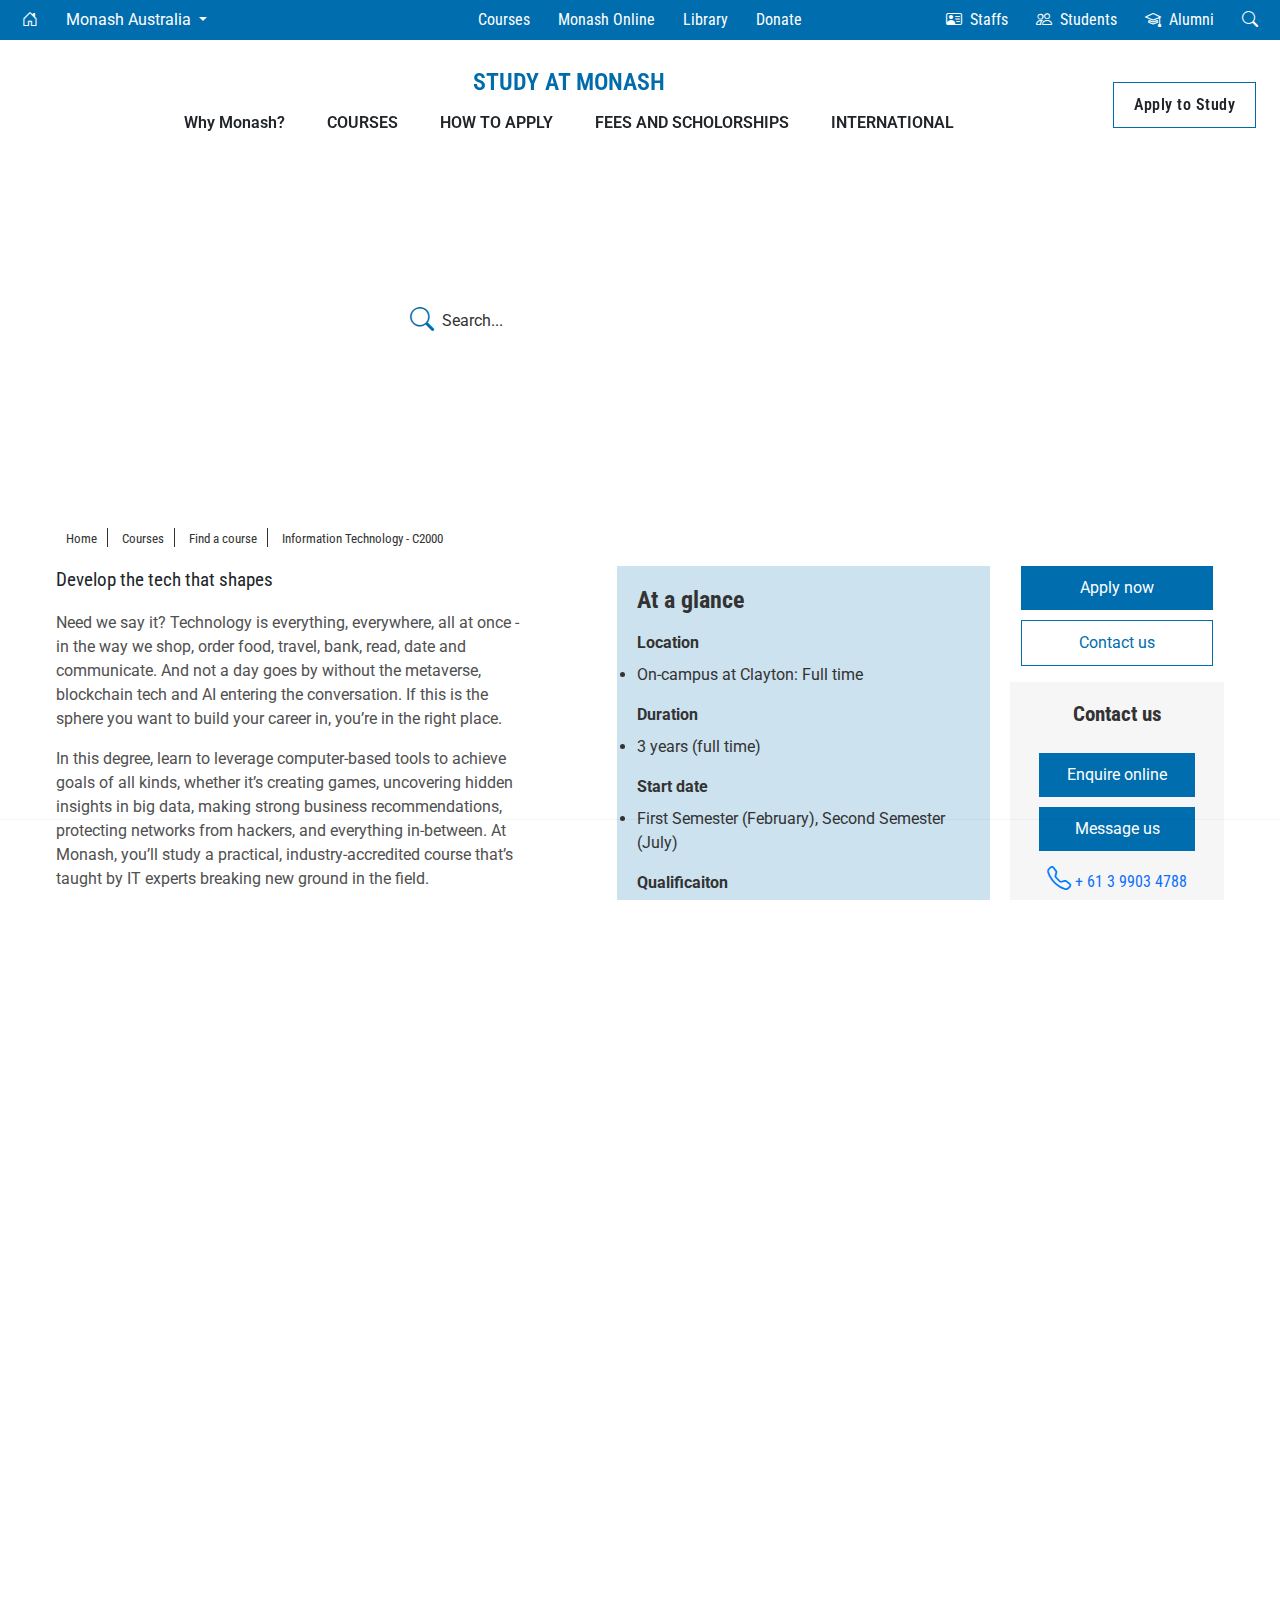
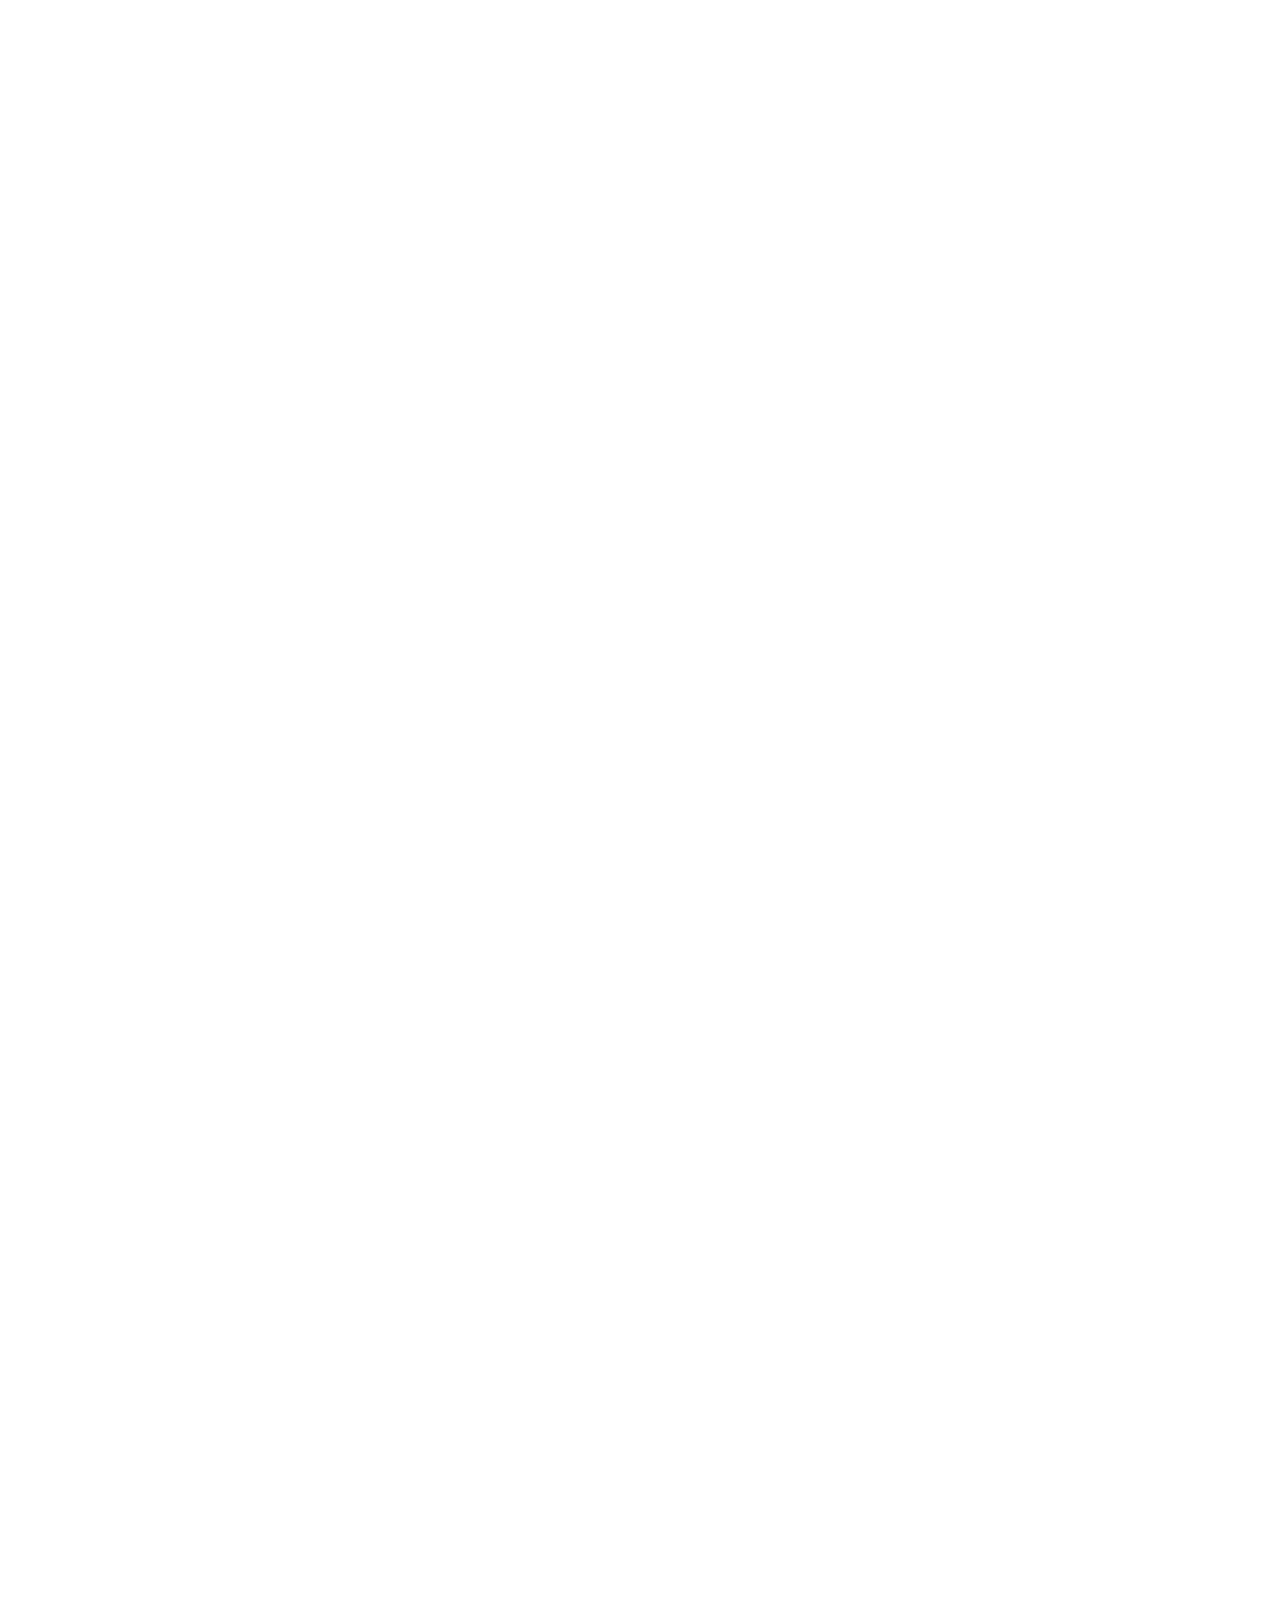
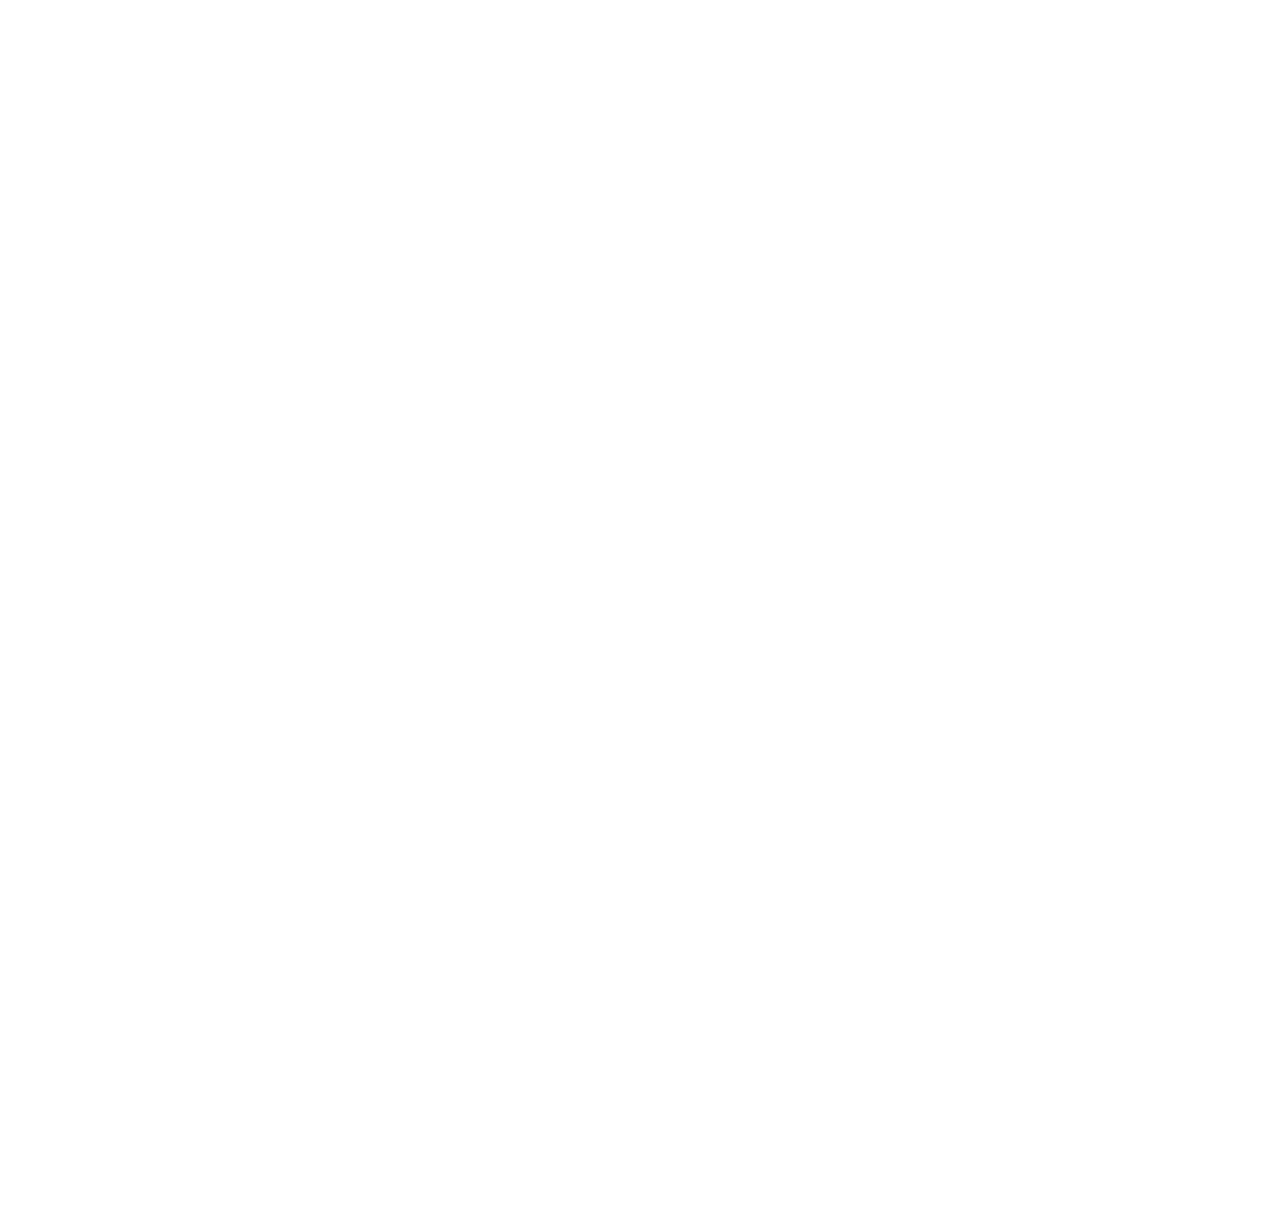
==== IT.html @ ddd251fa "working on page 2" ====
<!DOCTYPE html>
<html lang="en">

<head>
    <meta charset="UTF-8">
    <meta name="viewport" content="width=device-width, initial-scale=1.0">
    <title>Document</title>
    <link href="https://cdn.jsdelivr.net/npm/bootstrap@5.3.3/dist/css/bootstrap.min.css" rel="stylesheet"
        integrity="sha384-QWTKZyjpPEjISv5WaRU9OFeRpok6YctnYmDr5pNlyT2bRjXh0JMhjY6hW+ALEwIH" crossorigin="anonymous">
    <link rel="stylesheet" href="https://cdn.jsdelivr.net/npm/bootstrap-icons@1.11.3/font/bootstrap-icons.min.css">
    <link rel="stylesheet" href="style.css">
    <link rel="stylesheet" href="IT.css">
</head>

<body>
    <!-- Topbar -->
    <div class="top-bar">
        <div class="left-menu d-flex align-items-center">
            <a href="#"><i class="bi bi-house-door"></i></a>
            <div class="dropdown-center">
                <button class="btn dropdown-toggle border-0 w-100" type="button" data-bs-toggle="dropdown"
                    aria-expanded="false">
                    Monash Australia
                </button>
                <ul class="dropdown-menu p-0 mt-0">
                    <li><a class="dropdown-item" href="#">Monash India</a></li>
                    <li><a class="dropdown-item" href="#">Monash Indonesia</a></li>
                    <li><a class="dropdown-item" href="#">Monash Malaysia</a></li>
                    <li><a class="dropdown-item" href="#">Monash Prato</a></li>
                    <li><a class="dropdown-item" href="#">Monash Suzhou</a></li>
                </ul>
            </div>
        </div>
        <div class="center-menu d-flex align-items-center">
            <a href="#">Courses</a>
            <a href="#">Monash Online</a>
            <a href="#">Library</a>
            <a href="#">Donate</a>
        </div>
        <div class="right-menu d-flex align-items-center">
            <a href="">
                <i class="bi bi-person-vcard me-1"></i>
                <span>Staffs</span>
            </a>
            <a href="">
                <i class="bi bi-people me-1"></i>
                <span>Students</span>
            </a>
            <a href="">
                <i class="bi bi-mortarboard me-1"></i>
                <span>Alumni</span>
            </a>
            <a href="">
                <i class="bi bi-search"></i>
            </a>
        </div>
    </div>

    <!-- Navbar -->
    <nav class="w-100 d-flex flex-column align-items-center p-4 gap-3">
        <div class="headers w-100 d-flex align-items-center justify-content-between">
            <a href="#" class="logo">
                <img src="https://www.monash.edu/__data/assets/git_bridge/0006/509343/deploy/mysource_files/monash-logo.svg"
                    alt="">
            </a>
            <div class="center-menu d-flex flex-column align-items-center justify-content-center">
                <a href="#" class="title">
                    STUDY AT MONASH
                </a>
                <ul class="nav-menus d-flex align-items-center justify-content-center">
                    <li class="dropdown">
                        <button data-mdb-button-init data-mdb-ripple-init data-mdb-dropdown-init class="btn "
                            type="button" id="dropdownMenuButton" data-mdb-toggle="dropdown" aria-expanded="false">
                            Why Monash?
                        </button>
                        <ul class="dropdown-menu" aria-labelledby="dropdownMenuButton">
                            <li><a class="dropdown-item" href="#">Your study options</a></li>
                            <li><a class="dropdown-item" href="#">Monash courses explained </a></li>
                            <li><a class="dropdown-item" href="#">Your future career</a></li>
                            <li><a class="dropdown-item" href="#">Your student experience</a></li>
                            <li><a class="dropdown-item" href="#">Our rankings</a></li>
                            <li><a class="dropdown-item" href="#">Our location</a></li>
                            <li><a class="dropdown-item" href="#">Events</a></li>
                            <li><a class="dropdown-item" href="#">Information for agents</a></li>
                            <li><a class="dropdown-item" href="#">Information for partners</a></li>
                            <li><a class="dropdown-item" href="#">Translated information for international students</a>
                            </li>
                            <li><a class="dropdown-item" href="#">Information for high-achieving school students</a>
                            </li>
                            <li><a class="dropdown-item" href="#">Information for interstate students studying in
                                    Australia</a></li>
                            <li><a class="dropdown-item" href="#">Information for international students studying at
                                    Australian secondary schools</a></li>
                            <li><a class="dropdown-item" href="#">Information for students from underrpresented
                                    backgrounds</a></li>
                            <li><a class="dropdown-item" href="#">Student life</a></li>
                        </ul>
                    </li>
                    <li class="dropdown">
                        <button data-mdb-button-init data-mdb-ripple-init data-mdb-dropdown-init class="btn "
                            type="button" id="dropdownMenuButton" data-mdb-toggle="dropdown" aria-expanded="false">
                            COURSES
                        </button>
                        <ul class="dropdown-menu" aria-labelledby="dropdownMenuButton">
                            <li><a class="dropdown-item" href="#">Find a course</a></li>
                            <li><a class="dropdown-item" href="#">Majors, extended majors, minors and
                                    specialisations</a></li>
                            <li><a class="dropdown-item" href="#">Professional development</a></li>
                            <li><a class="dropdown-item" href="#">Entry pathways for domestic students</a></li>
                            <li><a class="dropdown-item" href="#">Entry pathways for international students</a></li>
                            <li><a class="dropdown-item" href="#">Entry requirements</a></li>
                            <li><a class="dropdown-item" href="#">English language programs</a></li>
                            <li><a class="dropdown-item" href="#">Admissions transparency</a></li>
                            <li><a class="dropdown-item" href="#">Courses guide</a></li>
                            <li><a class="dropdown-item" href="#">Study online</a></li>
                            <li><a class="dropdown-item" href="#">Prerequisite subjects and assumed knowledge</a></li>
                        </ul>
                    </li>
                    <li class="dropdown">
                        <button data-mdb-button-init data-mdb-ripple-init data-mdb-dropdown-init class="btn "
                            type="button" id="dropdownMenuButton" data-mdb-toggle="dropdown" aria-expanded="false">
                            HOW TO APPLY
                        </button>
                        <ul class="dropdown-menu" aria-labelledby="dropdownMenuButton">
                            <li><a class="dropdown-item" href="#">Domestic student application</a></li>
                            <li><a class="dropdown-item" href="#">International student application</a></li>
                            <li><a class="dropdown-item" href="#">Research degree applications</a></li>
                            <li><a class="dropdown-item" href="#">Credit for prior study</a></li>
                            <li><a class="dropdown-item" href="#">Indigeneous student application</a></li>
                            <li><a class="dropdown-item" href="#">Current Monash student course transfer</a></li>
                            <li><a class="dropdown-item" href="#">Enquiries</a></li>
                        </ul>
                    </li>
                    <li class="dropdown">
                        <button data-mdb-button-init data-mdb-ripple-init data-mdb-dropdown-init class="btn "
                            type="button" id="dropdownMenuButton" data-mdb-toggle="dropdown" aria-expanded="false">
                            FEES AND SCHOLORSHIPS
                        </button>
                        <ul class="dropdown-menu" aria-labelledby="dropdownMenuButton">
                            <li><a class="dropdown-item" href="#">Fees</a></li>
                            <li><a class="dropdown-item" href="#">Loans and assistance</a></li>
                            <li><a class="dropdown-item" href="#">Scholorships</a></li>
                            <li><a class="dropdown-item" href="#">International study grants</a></li>
                        </ul>
                    </li>
                    <li class="dropdown">
                        <button data-mdb-button-init data-mdb-ripple-init data-mdb-dropdown-init class="btn "
                            type="button" id="dropdownMenuButton" data-mdb-toggle="dropdown" aria-expanded="false">
                            INTERNATIONAL
                        </button>
                        <ul class="dropdown-menu" aria-labelledby="dropdownMenuButton">
                            <li><a class="dropdown-item" href="#">Infromation for agents</a></li>
                            <li><a class="dropdown-item" href="#">Undergraduate</a></li>
                            <li><a class="dropdown-item" href="#">Graduate</a></li>
                            <li><a class="dropdown-item" href="#">Accomodation</a></li>
                            <li><a class="dropdown-item" href="#">Contact us</a></li>
                            <li><a class="dropdown-item" href="#">Forms and checklists</a></li>
                            <li><a class="dropdown-item" href="#">Course guides</a></li>
                            <li><a class="dropdown-item" href="#">Translated information for students</a></li>
                            <li><a class="dropdown-item" href="#">For parents</a></li>
                            <li><a class="dropdown-item" href="#">School counsellors</a></li>
                            <li><a class="dropdown-item" href="#">Information for international students studying at
                                    Australian secondary schools</a></li>
                        </ul>
                    </li>
                    <li class="dropdown more-dropdown">
                        <button data-mdb-button-init data-mdb-ripple-init data-mdb-dropdown-init class="btn "
                            type="button" id="dropdownMenuButton" data-mdb-toggle="dropdown" aria-expanded="false">
                            More:
                        </button>
                        <ul class="dropdown-menu" aria-labelledby="dropdownMenuButton">
                            <li><a class="dropdown-item" href="#">COURSES</a></li>
                            <li><a class="dropdown-item" href="#">HOW TO APPLY </a></li>
                        </ul>
                    </li>
                </ul>
            </div>
            <a href="" class="btn navBtn">
                Apply to Study
            </a>

        </div>
        <button class="btn hamburger">
            <i class="bi bi-list"></i>
        </button>
        <div class="sidebar-overlay"></div>
    </nav>

    <section class="search-section d-flex align-items-center justify-content-center">
        <div class="search-form">
            <i class="bi bi-search"></i>
            <div class="search-container">
                <input type="text" class="search-input" placeholder="Search..." id="triggerSearchModal">
            </div>
        </div>
        <div class="overlay"></div>
    </section>

    <section class="main-wrapper w-100 d-flex flex-column align-items-center p-3">
        <div class="main">
            <div class="breadcrump">
                <span><a href="">Home</a></span>
                <span><a href="">Courses</a></span>
                <span><a href="">Find a course</a></span>
                <span><a href="">Information Technology - C2000</a></span>
            </div>
            <div class="content-wrapper w-100 d-flex align-items-start justify-content-between">
                <div class="content">
                    <div class="content-head  d-flex align-items-start justify-content-between flex-wrap">
                        <div class="content-item content-blog">
                            <div class="title mb-3">Develop the tech that shapes</div>
                            <div class="content-blog-content">
                                <p>Need we say it? Technology is everything, everywhere, all at once - in the way we
                                    shop,
                                    order food, travel, bank, read, date and communicate. And not a day goes by without
                                    the
                                    metaverse, blockchain tech and AI entering the conversation. If this is the sphere
                                    you
                                    want to build your career in, you’re in the right place.</p>

                                <p>In this degree, learn to leverage computer-based tools to achieve goals of all kinds,
                                    whether it’s creating games, uncovering hidden insights in big data, making strong
                                    business recommendations, protecting networks from hackers, and everything
                                    in-between.
                                    At Monash, you’ll study a practical, industry-accredited course that’s taught by IT
                                    experts breaking new ground in the field.</p>

                                <!-- The hidden content -->
                                <div class="expanded-content">
                                    <p>Start of expanded content. This course is all about the application of
                                        computer-based
                                        technologies and systems to meet individual and organisational information
                                        needs. It
                                        empowers you with the knowledge and skills to develop, manage and use IT
                                        effectively.</p>

                                    <p>The flexibility of this degree, with its wide range of majors and minors, allows
                                        you
                                        to explore new areas, develop your strengths and pursue specific interests in
                                        technology. It offers you many topics such as technical computing, applied
                                        cybersecurity, business information systems all the way to games and interactive
                                        media.</p>

                                    <p>Following core studies in fundamental IT concepts, you’ll pursue a specialist
                                        path in
                                        a preferred discipline through its future-focused majors. What’s more, you also
                                        get
                                        the opportunity to undertake a second major within IT or another area.</p>

                                    <p>This bachelor’s newest major, Applied cybersecurity, offers you an intensive
                                        study on
                                        cybersecurity in practice.</p>

                                    <p>The technical expertise you gain coupled with the emphasis on soft, abstract
                                        skills
                                        such as problem-solving, information literacy, communication, presentation,
                                        project
                                        management and collaboration ensures you’re well equipped for an exciting career
                                        in
                                        IT.</p>

                                    <p>If you are eligible, you may also apply for the Industry-Based Learning (IBL)
                                        program
                                        as part of the curriculum. This initiative sees you apply your skills and
                                        knowledge
                                        directly in a professional organisation via a placement.</p>
                                </div>

                                <button class="btn show-more-btn">Read more</button>
                            </div>

                        </div>
                        <div class="course-handbook">
                            <div class="handbook-content w-100">
                                <h3>At a glance</h3>
                                <div class="handbook-item">
                                    <div class="item-title">Location</div>
                                    <li>On-campus at Clayton: Full time</li>
                                </div>
                                <div class="handbook-item">
                                    <div class="item-title">Duration</div>
                                    <li>3 years (full time)</li>
                                </div>
                                <div class="handbook-item">
                                    <div class="item-title">Start date</div>
                                    <li>First Semester (February), Second Semester (July)</li>
                                </div>
                                <div class="handbook-item">
                                    <div class="item-title">Qualificaiton</div>
                                    <li>Bachelor of Information Technology</li>
                                </div>
                                <div class="handbook-item">
                                    <div class="item-title">FEES</div>
                                    <a href="#">Information about fees</a>
                                </div>
                            </div>
                            <a href="" class="btn button-outline w-100">Course handbook</a>
                        </div>
                    </div>
                    <div class="content-description">

                        <div class="faculty">
                            <h2 class="mb-3">Faculty of information technology</h2>
                            <p>We are educators, researchers and innovators. Every boundary we push, and every project
                                we pursue is underpinned by one important mission: IT for Social Good. Join us on our
                                path to positive change – and a safer, fairer world.</p>
                            <div class="faculty-card-container d-flex justify-content-between">
                                <div class="faculty-card d-flex flex-column gap-2">
                                    <div class="head">
                                        <span>
                                            <div class="top-text">#</div>
                                            <p>1</p>
                                        </span>
                                        <p>in Australia</p>
                                    </div>
                                    <p>The country's top choice for cutting-edge Computer Science education.</p>
                                    <a href="">Times higher education</a>
                                </div>
                                <div class="faculty-card d-flex flex-column gap-2">
                                    <div class="head">
                                        <span>
                                            <div class="top-text">#</div>
                                            <p>48</p>
                                        </span>
                                        <p>Globally</p>
                                    </div>
                                    <p>Top 50 for global excellence in Computer Science and Engineering.</p>
                                    <a href="">Shanghai CS global ranking</a>
                                </div>
                                <div class="faculty-card d-flex flex-column gap-2">
                                    <div class="head">
                                        <span>
                                            <div class="top-text">$</div>
                                            <p>69K</p>
                                        </span>
                                        <p>Entry-level salary</p>
                                    </div>
                                    <p>IT graduates in Australia earn more on average than other industries.</p>
                                    <a href="">Grad Outcomes Survey 2022</a>
                                </div>
                                <div class="faculty-card d-flex flex-column gap-2">
                                    <div class="head">
                                        <span>
                                            <div class="top-text"> </div>
                                            <p>86%</p>
                                        </span>
                                        <p>Employment rate</p>
                                    </div>
                                    <p>Fast job placement helps students get employed within just 4 months.</p>
                                    <a href="">Find out more</a>
                                </div>
                            </div>
                        </div>
                        <div class="hear-from-us view-courses w-100">
                            <h2 class="mb-3">Hear from our students</h2>
                            <div class="slide-container">
                                <div class="slides slides1">
                                    <div class="slide">
                                        <div class="image-container">
                                            <img src="assets/ourStudents/Akansha-Kapoor.jpg" alt="">
                                            <div class="play-btn">
                                                <i class="bi bi-play"></i>
                                            </div>
                                        </div>

                                        <div class="slide-content">
                                            <div class="slide-title">Akansha Kapoor</div>
                                            <div class="slide-desc">Bachelor of Information Technology</div>
                                        </div>
                                    </div>
                                    <div class="slide">
                                        <div class="image-container">
                                            <img src="assets/ourStudents/Chamodi2.jpg" alt="">
                                            <div class="play-btn">
                                                <i class="bi bi-play"></i>
                                            </div>
                                        </div>
                                        <div class="slide-content">
                                            <div class="slide-title">Chamodi Ekanayake</div>
                                            <div class="slide-desc">Bachelor of Business and Information Technology
                                            </div>
                                        </div>
                                    </div>
                                    <div class="slide">
                                        <div class="image-container">
                                            <img src="assets/ourStudents/Akansha-Kapoor.jpg" alt="">
                                            <div class="play-btn">
                                                <i class="bi bi-play"></i>
                                            </div>
                                        </div>

                                        <div class="slide-content">
                                            <div class="slide-title">Akansha Kapoor</div>
                                            <div class="slide-desc">Bachelor of Information Technology</div>
                                        </div>
                                    </div>
                                    <div class="slide">
                                        <div class="image-container">
                                            <img src="assets/ourStudents/Olliver-Fontana.jpg" alt="">
                                            <div class="play-btn">
                                                <i class="bi bi-play"></i>
                                            </div>
                                        </div>

                                        <div class="slide-content">
                                            <div class="slide-title">Oliver Fonata</div>
                                            <div class="slide-desc">Bachelor of Computer Science</div>
                                        </div>
                                    </div>
                                    <div class="slide">
                                        <div class="image-container">
                                            <img src="assets/ourStudents/Chamodi2.jpg" alt="">
                                            <div class="play-btn">
                                                <i class="bi bi-play"></i>
                                            </div>
                                        </div>
                                        <div class="slide-content">
                                            <div class="slide-title">Chamodi Ekanayake</div>
                                            <div class="slide-desc">Bachelor of Business and Information Technology
                                            </div>
                                        </div>
                                    </div>
                                </div>
                                <div class="slider-controls">
                                    <div class="next-btn next-btn-1">
                                        <i class="bi bi-chevron-right"></i>
                                    </div>
                                    <div class="prev-btn prev-btn-1">
                                        <i class="bi bi-chevron-left"></i>
                                    </div>
                                </div>
                            </div>

                        </div>
                        <div class="interest view-courses">
                            <h2 class="mb-2">You may be interested in</h3>
                                <div class="d-flex align-items-start justify-content-between">
                                    <div class="card card-content">
                                        <div class="card-title">
                                            Udergraduate degrees
                                        </div>
                                        <div class="card-description">
                                            <p>View all courses for undergrad degrees.</p>
                                        </div>
                                    </div>
                                    <div class="card card-content">
                                        <div class="card-title">
                                            Double degrees
                                        </div>
                                        <div class="card-description">
                                            <p>View all courses for double degrees.</p>
                                        </div>
                                    </div>
                                    <div class="card card-content">
                                        <div class="card-title">
                                            Graaduate
                                        </div>
                                        <div class="card-description">
                                            <p>View all courses for graduate degrees.</p>
                                        </div>
                                    </div>
                                </div>
                        </div>
                        <div class="hear-from-us view-courses w-100">
                            <div class="slide-container">
                                <div class="slides slides2">
                                    <div class="slide">
                                        <div class="image-container">
                                            <img src="assets/ourStudents/Akansha-Kapoor.jpg" alt="">
                                        </div>

                                        <div class="slide-content">
                                            <div class="slide-title">Get a taste of Monash before you start</div>
                                            <div class="right-arrow">
                                                <i class="bi bi-arrow-right"></i>
                                            </div>
                                        </div>
                                    </div>
                                    <div class="slide">
                                        <div class="image-container">
                                            <img src="assets/ourStudents/Akansha-Kapoor.jpg" alt="">
                                        </div>

                                        <div class="slide-content">
                                            <div class="slide-title">Get a taste of Monash before you start</div>
                                            <div class="right-arrow">
                                                <i class="bi bi-arrow-right"></i>
                                            </div>
                                        </div>
                                    </div>
                                    <div class="slide">
                                        <div class="image-container">
                                            <img src="assets/ourStudents/Akansha-Kapoor.jpg" alt="">
                                        </div>

                                        <div class="slide-content">
                                            <div class="slide-title">Get a taste of Monash before you start</div>
                                            <div class="right-arrow">
                                                <i class="bi bi-arrow-right"></i>
                                            </div>
                                        </div>
                                    </div>
                                    <div class="slide">
                                        <div class="image-container">
                                            <img src="assets/ourStudents/Akansha-Kapoor.jpg" alt="">
                                        </div>

                                        <div class="slide-content">
                                            <div class="slide-title">Get a taste of Monash before you start</div>
                                            <div class="right-arrow">
                                                <i class="bi bi-arrow-right"></i>
                                            </div>
                                        </div>
                                    </div>
                                    <div class="slide">
                                        <div class="image-container">
                                            <img src="assets/ourStudents/Akansha-Kapoor.jpg" alt="">
                                        </div>

                                        <div class="slide-content">
                                            <div class="slide-title">Get a taste of Monash before you start</div>
                                            <div class="right-arrow">
                                                <i class="bi bi-arrow-right"></i>
                                            </div>
                                        </div>
                                    </div>
                                    <div class="slide">
                                        <div class="image-container">
                                            <img src="assets/ourStudents/Akansha-Kapoor.jpg" alt="">
                                        </div>

                                        <div class="slide-content">
                                            <div class="slide-title">Get a taste of Monash before you start</div>
                                            <div class="right-arrow">
                                                <i class="bi bi-arrow-right"></i>
                                            </div>
                                        </div>
                                    </div>

                                </div>
                                <div class="slider-controls">
                                    <div class="next-btn next-btn-2">
                                        <i class="bi bi-chevron-right"></i>
                                    </div>
                                    <div class="prev-btn prev-btn-2">
                                        <i class="bi bi-chevron-left"></i>
                                    </div>
                                </div>
                            </div>

                        </div>

                    </div>
                </div>
                <div class="ads-section">
                    <div class="btns-group">
                        <a href="#" class="btn button-fill">Apply now</a>
                        <a href="#" class="btn button-outline">Contact us</a>
                    </div>
                    <div class="btns-group btns-group-fill btns-group-padding">
                        <h3>Contact us</h3>
                        <a class="btn button-fill">Enquire online</a>
                        <a class="btn button-fill">Message us</a>
                        <a href="#">
                            <i class="bi bi-telephone"></i>
                            <span>+ 61 3 9903 4788</span>
                        </a>
                    </div>
                    <div class="btns-group btns-group-fill btns-group-padding align-left text-left gap-4">
                        <div class="d-flex flex-column gap-2">
                            <a href="" class="title">Download our course guide</a>
                            <img src="assets/adsSection/IT_UG_COVER_2025.jpg" alt="">
                            <p>Read our comprehensive course guide today</p>
                            <a class="btn button-fill" style="width: fit-content;">Read now</a>
                        </div>
                        <div class="d-flex flex-column gap-2">
                            <a href="" class="title">Find your fit</a>
                            <img src="assets/adsSection/find-my-fit.jpg" alt="">
                            <p>Discover the perfect course for your ambitions with our personalised matching tool.</p>
                            <a class="btn button-fill" style="width: fit-content;">Try now</a>
                        </div>
                        <div class="d-flex flex-column gap-2">
                            <a href="" class="title">Care leaver support</a>
                            <img src="assets/adsSection/Care-leavers-support.jpg" alt="">
                            <p>If you are currently living in, transitioning out of or have previously lived in
                                out-of-home care, we are here to help you.</p>
                            <a class="btn button-fill" style="width: fit-content;">Find out more</a>
                        </div>

                    </div>
                    <div class="btns-group btns-group-fill btns-group-padding align-left text-left gap-4">
                        <div class="d-flex flex-column gap-2">
                            <a href="" class="title">Disscover Monash</a>
                            <img src="assets/adsSection/Promo-box_320x180_1.jpg" alt="">
                            <p>Jour jurney starts here <br />
                                <a href="#" class="" style="width: fit-content;">Explore your future</a>

                            </p>
                        </div>
                        <div class="d-flex flex-column gap-2">
                            <a href="" class="title">Make your mark with a scholarship</a>
                            <img src="assets/adsSection/scholarship-rhs-01.png" alt="">
                            <p>We offer one of the most generous scholarship programs in Australia. <a href="">Find out
                                    which one you could be eligible for!</a></p>
                        </div>
                        <div class="d-flex flex-column gap-2">
                            <a href="" class="title">Monash Guarantee and SEAS</a>
                            <img src="assets/adsSection/monash-guarantee-seas-rhs.png" alt="">
                            <p>Find out if you're eligible for our <a href="">entry schemes</a>.</p>
                        </div>

                    </div>
                    <div class="btns-group btns-group-fill btns-group-padding align-left text-left gap-4">
                        <div class="d-flex flex-column gap-2">
                            <a href="" class="title">International course guides</a>
                            <p>
                                If you are an international student and wish to find out more about our courses, entry
                                requirements, studying at Monash and more, please download our international course
                                guides below.
                            </p>
                            <ul>
                                <li><a href="">International course guide - Undergraduate (PDF)</a></li>
                                <li><a href="">International course guide - Graduate (PDF)
                                    </a></li>
                            </ul>
                        </div>
                        <div class="d-flex flex-column gap-2">
                            <a href="" class="title">International Study Grants</a>
                            <img src="assets/adsSection/INTL_STGRA_320x180.jpg" alt="">
                            <p>
                                <a href="">International Study Grants valued at up to $10,000</a>
                            </p>
                        </div>
                    </div>

                </div>
            </div>

    </section>

    <div class="sidebar">
        <div class="side-top-bar top-bar w-100 justify-content-start">
            <a href="#"><i class="bi bi-house-door"></i></a>
            <div class="sidebar-top-center-menu d-flex align-items-center">
                <a href="#">Courses</a>
                <a href="#">Monasha</a>
                <a href="#">Library</a>
                <a href="#">Donate</a>
            </div>
        </div>
        <div class="side-bar-buttons d-flex align-items-center justify-content-between px-3" style="height: 60px;">
            <button class="btn back-btn">
                <i class="bi bi-chevron-left"></i>
            </button>
            <div class="close-sidebar ms-auto close-btn d-flex align-items-center justify-content-between p-2">
                <i class="bi bi-x"></i>
            </div>
        </div>
        <a href="" class="side-header">
            Study at Monash
        </a>
        <ul class="side-menus list-unstyled">
            <li class="btn-group dropend">
                <a class="btn dropdown-toggle" href="#" role="button" aria-expanded="false" data-bs-toggle="dropdown">
                    Why Monash
                </a>
                <ul class="dropdown-menu">
                    <li class="dropdown-submenu">
                        <a class="dropdown-item dropdown-toggle" href="#" role="button">Your study options</a>
                        <ul class="dropdown-menu">
                            <li class="submenu-back"><a class="dropdown-item" href="#">Back</a></li>
                            <li><a href="#" class="dropdown-item">Part-time studying</a></li>
                            <li class="dropdown-submenu">
                                <a class="dropdown-item dropdown-toggle" href="#" role="button">Mature age learning</a>
                                <ul class="dropdown-menu">
                                    <li class="submenu-back"><a class="dropdown-item" href="#">Back</a></li>
                                    <li><a href="#" class="dropdown-item">Monash access program</a></li>
                                </ul>
                            </li>
                        </ul>
                    </li>
                    <li class="dropdown-submenu">
                        <a class="dropdown-item dropdown-toggle" href="#" role="button">Monash courses explained</a>
                        <ul class="dropdown-menu">
                            <li><a href="#" class="dropdown-item">Undergraduate</a></li>
                            <li class="dropdown-submenu">
                                <a class="dropdown-item dropdown-toggle" href="#" role="button">Double Degrees</a>
                                <ul class="dropdown-menu">
                                    <li class="submenu-back"><a class="dropdown-item" href="#">Back</a></li>
                                    <li><a href="#" class="dropdown-item">Art, Design and Architecture</a></li>
                                    <li><a href="#" class="dropdown-item">Arts</a></li>
                                    <li><a href="#" class="dropdown-item">Business</a></li>
                                    <li><a href="#" class="dropdown-item">Education</a></li>
                                    <li><a href="#" class="dropdown-item">Engineering</a></li>
                                    <li><a href="#" class="dropdown-item">Information Technology</a></li>
                                    <li><a href="#" class="dropdown-item">Law</a></li>
                                    <li><a href="#" class="dropdown-item">Medicine, Nursing and Health Services</a></li>
                                    <li><a href="#" class="dropdown-item">Pharmacy and Pharmaceutical Services</a></li>
                                    <li><a href="#" class="dropdown-item">Science</a></li>
                                </ul>
                            </li>
                            <li><a href="#" class="dropdown-item">Double degrees</a></li>
                            <li><a href="#" class="dropdown-item">Graduate degrees</a></li>
                            <li><a href="#" class="dropdown-item">Research degrees</a></li>
                            <li><a href="#" class="dropdown-item">Professional Development</a></li>
                        </ul>
                    </li>
                    <li class="dropdown-submenu">
                        <a class="dropdown-item dropdown-toggle" href="#" role="button">Your future career</a>
                        <ul class="dropdown-menu">
                            <li><a href="#" class="dropdown-item">Alumni success stories</a></li>
                        </ul>
                    </li>
                    <li class="dropdown-submenu">
                        <a class="dropdown-item dropdown-toggle" href="#" role="button">Your student experience </a>
                        <ul class="dropdown-menu">
                            <li><a href="#" class="dropdown-item">Your learning environment</a></li>
                            <li><a href="#" class="dropdown-item">Leadership</a></li>
                        </ul>
                    </li>
                    <li><a href="#" class="dropdown-item">Our rankings</a></li>
                    <li class="dropdown-submenu">
                        <a class="dropdown-item dropdown-toggle" href="#" role="button">Our locations</a>
                        <ul class="dropdown-menu">
                            <li><a href="#" class="dropdown-item">Clayton campus</a></li>
                            <li><a href="#" class="dropdown-item">Caulfield campus</a></li>
                            <li><a href="#" class="dropdown-item">Parkville campus</a></li>
                            <li><a href="#" class="dropdown-item">Peninsula campus</a></li>
                            <li><a href="#" class="dropdown-item">Collins Street campus</a></li>
                            <li><a href="#" class="dropdown-item">Law Chambers</a></li>
                            <li class="dropdown-submenu">
                                <a class="dropdown-item dropdown-toggle" href="#" role="button">Life in Melbourne</a>
                                <ul class="dropdown-menu">
                                    <li><a href="#" class="dropdown-item">Cost of living</a></li>
                                    <li><a href="#" class="dropdown-item">Bringing family (child care)</a></li>
                                    <li><a href="#" class="dropdown-item">Life in Melbourne video</a></li>
                                </ul>
                            </li>
                        </ul>
                    </li>
                    <li class="dropdown-submenu">
                        <a class="dropdown-item dropdown-toggle" href="#" role="button">Events</a>
                        <ul class="dropdown-menu">
                            <li><a href="#" class="dropdown-item">Change of Preference entry options</a></li>
                        </ul>
                    </li>
                    <li class="dropdown-submenu">
                        <a class="dropdown-item dropdown-toggle" href="#" role="button">Information for agents</a>
                        <ul class="dropdown-menu">
                            <li><a href="#" class="dropdown-item">Becoming a licensed Monash agent</a></li>
                            <li><a href="#" class="dropdown-item">Contacts for agents</a></li>
                        </ul>
                    </li>
                    <li class="dropdown-submenu">
                        <a class="dropdown-item dropdown-toggle" href="#" role="button">Information for parents</a>
                        <ul class="dropdown-menu">
                            <li><a href="#" class="dropdown-item">The benefits of university education</a></li>
                            <li><a href="#" class="dropdown-item">Types of undergraduate courses</a></li>
                            <li><a href="#" class="dropdown-item">Internal transfers for Monash students</a></li>
                            <li><a href="#" class="dropdown-item">Making the transition to university study</a></li>
                            <li><a href="#" class="dropdown-item">Useful terms</a></li>
                        </ul>
                    </li>
                    <li class="dropdown-submenu">
                        <a class="dropdown-item dropdown-toggle" href="#" role="button">Translated information for
                            international students</a>
                        <ul class="dropdown-menu">
                            <li><a href="#" class="dropdown-item">Latin America</a></li>
                        </ul>
                    </li>
                    <li class="dropdown-submenu">
                        <a class="dropdown-item dropdown-toggle" href="#" role="button">Information for high-achieving
                            school students</a>
                        <ul class="dropdown-menu">
                            <li class="dropdown-submenu">
                                <a class="dropdown-item dropdown-toggle" href="#" role="button">Monash Scholars</a>
                                <ul class="dropdown-menu">
                                    <li><a href="#" class="dropdown-item">Monash Scholars frquently asked questions</a>
                                    </li>
                                    <li><a href="#" class="dropdown-item">Operoo FAQs</a></li>
                                    <li class="dropdown-submenu">
                                        <a class="dropdown-item dropdown-toggle" href="#" role="button">Monash Scholars
                                            events</a>
                                        <ul class="dropdown-menu">
                                            <li><a href="#" class="dropdown-item">Year 11 - Networking and Effective
                                                    Communication</a></li>
                                            <li><a href="#" class="dropdown-item">Monash Scholars APplication Intake</a>
                                            </li>
                                            <li><a href="#" class="dropdown-item">Monash Scholars Successful
                                                    Application</a></li>
                                            <li><a href="#" class="dropdown-item">Monash Scholars Years 10 Team
                                                    Building</a></li>
                                            <li><a href="#" class="dropdown-item">Monash Scholars - What it takes to be
                                                    a doctor</a></li>
                                            <li><a href="#" class="dropdown-item">Monash Scholars Year 12 Beat
                                                    Procastination! Conquer Time! Webinar</a></li>
                                            <li><a href="#" class="dropdown-item">Year 11 Monash Scholars: Choose Your
                                                    Own Adventure</a></li>
                                            <li><a href="#" class="dropdown-item">Monash Scholars Year 10 Event:
                                                    Preparing for Year 11 and 12</a></li>
                                            <li><a href="#" class="dropdown-item">Year 12 Scholars - Motivation Your
                                                    Mind</a></li>
                                            <li><a href="#" class="dropdown-item">Monash Scholars - What it takes to
                                                    build a career with Economics</a></li>
                                            <li><a href="#" class="dropdown-item">Year 11 and 12 Study Skills Webinar -
                                                    Study Hacks for Academic Success</a></li>
                                            <li><a href="#" class="dropdown-item">Monash Scholars - What it takes to
                                                    make data your career</a></li>
                                            <li><a href="#" class="dropdown-item">Monash Scholars - What it takes to be
                                                    Lawyer!</a></li>
                                        </ul>
                                    </li>
                                </ul>
                            </li>
                        </ul>
                    </li>
                    <li class="dropdown-submenu">
                        <a class="dropdown-item dropdown-toggle" href="#" role="button">Information for schools and
                            teachers</a>
                        <ul class="dropdown-menu">
                            <li class="dropdown-submenu">
                                <a class="dropdown-item dropdown-toggle" href="#" role="button">School visit booking
                                    form</a>
                                <ul class="dropdown-menu">
                                    <li><a href="#" class="dropdown-item">Schools and teacher engagement</a>
                                    </li>
                                    <li><a href="#" class="dropdown-item">Domestic student recruitment team</a></li>
                                    <li><a href="#" class="dropdown-item">International Student Recruitment Team</a>
                                    </li>
                                    <li><a href="#" class="dropdown-item">Events and Programs</a></li>
                                    <li><a href="#" class="dropdown-item">Monash Update</a></li>
                                    <li><a href="#" class="dropdown-item">Tertiary Information Service</a></li>
                                    <li><a href="#" class="dropdown-item">Careers Practioners Seminar</a></li>
                                    <li><a href="#" class="dropdown-item">Monasg course guides</a></li>

                                </ul>
                            </li>
                        </ul>
                    </li>
                    <li><a href="#" class="dropdown-item">Information for interstate students studying in Australia</a>
                    </li>
                    <li><a href="#" class="dropdown-item">Information for students studying at Australian secondary
                            schools</a>
                    </li>
                    <li class="dropdown-submenu">
                        <a class="dropdown-item dropdown-toggle" href="#" role="button">Information for schools and
                            teachers</a>
                        <ul class="dropdown-menu">
                            <li class="dropdown-submenu">
                                <a class="dropdown-item dropdown-toggle" href="#" role="button">Student life</a>
                                <ul class="dropdown-menu">
                                    <li><a href="#" class="dropdown-item">Club and societies</a>
                                    </li>
                                    <li><a href="#" class="dropdown-item">Sport at Monash</a></li>
                                    <li class="dropdown-submenu">
                                        <a class="dropdown-item dropdown-toggle" href="#" role="button">Services for
                                            students</a>
                                        <ul class="dropdown-menu">
                                            <li class="dropdown-submenu">
                                                <a class="dropdown-item dropdown-toggle" href="#" role="button">Rural
                                                    stduent services</a>
                                                <ul class="dropdown-menu">
                                                    <li><a href="#" class="dropdown-item">International students</a>
                                                    </li>
                                                </ul>
                                            </li>
                                        </ul>
                                    </li>
                                    <li><a href="#" class="dropdown-item">Accomodation</a></li>
                                    <li><a href="#" class="dropdown-item">Getting started</a></li>

                                </ul>
                            </li>
                        </ul>
                    </li>
                </ul>
            </li>
            <li class="btn-group dropend">
                <a class="btn dropdown-toggle" href="#" role="button" aria-expanded="false" data-bs-toggle="dropdown">
                    Courses
                </a>
                <ul class="dropdown-menu">
                    <li class="dropdown-submenu">
                        <a class="dropdown-item dropdown-toggle" href="#" role="button">Find a course</a>
                        <ul class="dropdown-menu">
                            <li><a href="#" class="dropdown-item">Accounting - B2029</a></li>
                            <li><a href="#" class="dropdown-item">Accounting - B6038</a></li>
                            <li><a href="#" class="dropdown-item">Actuarial Science - B2033</a></li>
                            <li><a href="#" class="dropdown-item">Actuarial Science and Actuarial Studies - B6060</a>
                            </li>
                            <li><a href="#" class="dropdown-item">Actuarial Studies - B6014</a></li>
                            <li><a href="#" class="dropdown-item">Addictive Behaviours - M4018</a></li>
                            <li><a href="#" class="dropdown-item">Addictive Behaviours - M5022</a></li>
                            <li><a href="#" class="dropdown-item">Addictive Behaviours - M6014</a></li>
                            <li><a href="#" class="dropdown-item">Addressing the Needs of EAL Students in Primary
                                    Classrooms - PDD1008</a></li>
                            <li><a href="#" class="dropdown-item">Advanced Clinical Nursing - M6031</a></li>
                            <li><a href="#" class="dropdown-item">Advanced Coaching Skills for Educational Leadership -
                                    PDD1078</a></li>
                            <li><a href="#" class="dropdown-item">Advanced Engineering - E6017</a></li>
                            <li><a href="#" class="dropdown-item">Advanced Executive Diabetes Education Program -
                                    PDM1178</a></li>
                            <li><a href="#" class="dropdown-item">Advanced Finance - B6039</a></li>
                            <li><a href="#" class="dropdown-item">Advanced Health Care Practice - M6001</a></li>
                            <li><a href="#" class="dropdown-item">Advanced Nursing - M6006</a></li>
                            <li><a href="#" class="dropdown-item">Advancing Skills in Paediatric Physiotherapy -
                                    Neonates and infants - PDM1055</a></li>
                            <li><a href="#" class="dropdown-item">Advancing skills in Paediatric Physiotherapy -
                                    Cerebral Palsy - PDM1056</a></li>
                            <li><a href="#" class="dropdown-item">Aeromedical Retrieval - M4022</a></li>
                            <li><a href="#" class="dropdown-item">An Introduction to Using Research to Inform
                                    Educational Practice - PDD1081</a></li>
                            <li><a href="#" class="dropdown-item">An evidence-based approach to the assessment and
                                    management of Polycystic Ovary Syndrome - PDM1176</a></li>
                            <li><a href="#" class="dropdown-item">Analytics - B4008</a></li>
                            <li><a href="#" class="dropdown-item">Analytics - B6028</a></li>
                            <li><a href="#" class="dropdown-item">Applied Behaviour Analysis - D6015</a></li>
                            <li><a href="#" class="dropdown-item">Applied Data Science - C4012</a></li>
                            <li><a href="#" class="dropdown-item">Applied Data Science - C5003</a></li>
                            <li><a href="#" class="dropdown-item">Applied Data Science - C6011</a></li>
                            <li><a href="#" class="dropdown-item">Applied Data Science - S2010</a></li>
                            <li><a href="#" class="dropdown-item">Applied Data Science Advanced - S3003</a></li>
                            <li><a href="#" class="dropdown-item">Applied Econometrics - B6036</a></li>
                            <li><a href="#" class="dropdown-item">Applied Econometrics and Advanced Finance - B6043</a>
                            </li>
                            <li><a href="#" class="dropdown-item">Applied Linguistics - A4016</a></li>
                            <li><a href="#" class="dropdown-item">Applied Linguistics - A6001</a></li>
                            <li><a href="#" class="dropdown-item">Applied Marketing - B6042</a></li>
                            <li><a href="#" class="dropdown-item">Applying Behavioural Science to Create Change -
                                    PDU1004</a></li>
                            <li><a href="#" class="dropdown-item">Architectural Design - F2001</a></li>
                            <li><a href="#" class="dropdown-item">Architectural Design and Architecture - F6003</a></li>
                            <li><a href="#" class="dropdown-item">Architecture - F6001</a></li>
                            <li><a href="#" class="dropdown-item">Art and Design - 2613</a></li>
                            <li><a href="#" class="dropdown-item">Art, Design and Architecture - 1322</a></li>
                            <li><a href="#" class="dropdown-item">Artificial Intelligence - C4008</a></li>
                            <li><a href="#" class="dropdown-item">Artificial Intelligence - C4015</a></li>
                            <li><a href="#" class="dropdown-item">Artificial Intelligence - C6007</a></li>
                            <li><a href="#" class="dropdown-item">Arts - 0020</a></li>
                            <li><a href="#" class="dropdown-item">Arts - 0498</a></li>
                            <li><a href="#" class="dropdown-item">Arts - 2618</a></li>
                            <li><a href="#" class="dropdown-item">Arts - 2695</a></li>
                            <li><a href="#" class="dropdown-item">Arts - A2000</a></li>
                            <li><a href="#" class="dropdown-item">Arts - A3701</a></li>
                            <li><a href="#" class="dropdown-item">Arts - Education - 2645</a></li>
                            <li><a href="#" class="dropdown-item">Arts Research Training - A7001</a></li>
                            <li><a href="#" class="dropdown-item">Arts and Criminology - A2012</a></li>
                            <li><a href="#" class="dropdown-item">Arts and Fine Art - A2005</a></li>
                            <li><a href="#" class="dropdown-item">Arts and Global Studies - A2018</a></li>
                            <li><a href="#" class="dropdown-item">Arts and Health Sciences - A2017</a></li>
                            <li><a href="#" class="dropdown-item">Arts and Media Communication - A2019</a></li>
                            <li><a href="#" class="dropdown-item">Arts and Music - A2004</a></li>
                            <li><a href="#" class="dropdown-item">Assessment in Health Professions Education -
                                    PDM1097</a></li>
                            <li><a href="#" class="dropdown-item">Australian Law - L5002</a></li>
                            <li><a href="#" class="dropdown-item">BPT Cardiology 2024 - PDM1184</a></li>
                            <li><a href="#" class="dropdown-item">Banking and Finance - B2042</a></li>
                            <li><a href="#" class="dropdown-item">Banking and Finance - B6004</a></li>
                            <li><a href="#" class="dropdown-item">Behaviour Change - S4009</a></li>
                            <li><a href="#" class="dropdown-item">Behaviour Change and Implementation Science for Health
                                    and Social Care Improvement - PDM1155</a></li>
                            <li><a href="#" class="dropdown-item">Behaviour and Systemic Change - S6011</a></li>
                            <li><a href="#" class="dropdown-item">Bioethics - A4003</a></li>
                            <li><a href="#" class="dropdown-item">Bioethics - A6002</a></li>
                            <li><a href="#" class="dropdown-item">Biomedical Science - 2977</a></li>
                            <li><a href="#" class="dropdown-item">Biomedical Science - M2003</a></li>
                            <li><a href="#" class="dropdown-item">Biomedical Science - M3702</a></li>
                            <li><a href="#" class="dropdown-item">Biomedical and Health Science - M6003</a></li>
                            <li><a href="#" class="dropdown-item">Biostatistics - M5017</a></li>
                            <li><a href="#" class="dropdown-item">Biostatistics - M6025</a></li>
                            <li><a href="#" class="dropdown-item">Biostatistics for Clinical and Public Health Research
                                    - PDM1041</a></li>
                            <li><a href="#" class="dropdown-item">Biotechnology - M6030</a></li>
                            <li><a href="#" class="dropdown-item">Business - B2000</a></li>
                            <li><a href="#" class="dropdown-item">Business - B4001</a></li>
                            <li><a href="#" class="dropdown-item">Business - B5001</a></li>
                            <li><a href="#" class="dropdown-item">Business - B6005</a></li>
                            <li><a href="#" class="dropdown-item">Business - Business - 2607</a></li>
                            <li><a href="#" class="dropdown-item">Business - Commerce - 2608</a></li>
                            <li><a href="#" class="dropdown-item">Business - Education - 2647</a></li>
                            <li><a href="#" class="dropdown-item">Business Administration (Digital) - B4009</a></li>
                            <li><a href="#" class="dropdown-item">Business Administration (Digital) - B6029</a></li>
                            <li><a href="#" class="dropdown-item">Business Administration - B2007</a></li>
                            <li><a href="#" class="dropdown-item">Business Analytics - B6022</a></li>
                            <li><a href="#" class="dropdown-item">Business Information Systems - C4005</a></li>
                            <li><a href="#" class="dropdown-item">Business Information Systems - C6003</a></li>
                            <li><a href="#" class="dropdown-item">Business Management - B4006</a></li>
                            <li><a href="#" class="dropdown-item">Business Management - B6026</a></li>
                            <li><a href="#" class="dropdown-item">Business and Accounting - B2040</a></li>
                            <li><a href="#" class="dropdown-item">Business and Arts - B2019</a></li>
                            <li><a href="#" class="dropdown-item">Business and Banking and Finance - B2035</a></li>
                            <li><a href="#" class="dropdown-item">Business and Economics - 0029</a></li>
                            <li><a href="#" class="dropdown-item">Business and Information Technology - B2017</a></li>
                            <li><a href="#" class="dropdown-item">Business and Marketing - B2037</a></li>
                            <li><a href="#" class="dropdown-item">Business and Media Communication - B2028</a></li>
                            <li><a href="#" class="dropdown-item">Certificate of Completion in Adolescent Counselling -
                                    PDD1089</a></li>
                            <li><a href="#" class="dropdown-item">Certificate of Completion in Coaching for Educational
                                    Leaders - PDD1091</a></li>
                            <li><a href="#" class="dropdown-item">Certificate of Completion in Education Support -
                                    PDD1090</a></li>
                            <li><a href="#" class="dropdown-item">Certificate of Completion in International School
                                    Leadership - PDD1087</a></li>
                            <li><a href="#" class="dropdown-item">Clear Leadership - PDB1028</a></li>
                            <li><a href="#" class="dropdown-item">Climate change and business risk - PDU1001</a></li>
                            <li><a href="#" class="dropdown-item">Clinical Embryology - M6010</a></li>
                            <li><a href="#" class="dropdown-item">Clinical Neuropsychology - 4586</a></li>
                            <li><a href="#" class="dropdown-item">Clinical Pharmacy (Aged Care) - P4004</a></li>
                            <li><a href="#" class="dropdown-item">Clinical Pharmacy - P6002</a></li>
                            <li><a href="#" class="dropdown-item">Clinical Psychology - 4585</a></li>
                            <li><a href="#" class="dropdown-item">Clinical Psychology - M6046</a></li>
                            <li><a href="#" class="dropdown-item">Clinical Neuropsychology - 4586</a></li>
                            <li><a href="#" class="dropdown-item">Clinical Pharmacy (Aged Care) - P4004</a></li>
                            <li><a href="#" class="dropdown-item">Clinical Pharmacy - P6002</a></li>
                            <li><a href="#" class="dropdown-item">Clinical Psychology - 4585</a></li>
                            <li><a href="#" class="dropdown-item">Clinical Psychology - M6046</a></li>
                            <li><a href="#" class="dropdown-item">Clinical Registry Data Analysis Using Stata -
                                    PDM1119</a></li>
                            <li><a href="#" class="dropdown-item">Clinical Research - M6028</a></li>
                            <li><a href="#" class="dropdown-item">Clinical Simulation - M4008</a></li>
                            <li><a href="#" class="dropdown-item">Clinical Simulation - M6039</a></li>
                            <li><a href="#" class="dropdown-item">Clinical Trial Fundamentals (Online) - PDM1129</a>
                            </li>
                            <li><a href="#" class="dropdown-item">Clinical Trial Fundamentals - PDM1120</a></li>
                            <li><a href="#" class="dropdown-item">Clinical Trials in Practice - PDM1163</a></li>
                            <li><a href="#" class="dropdown-item">Commerce - B2001</a></li>
                            <li><a href="#" class="dropdown-item">Commerce - B3701</a></li>
                            <li><a href="#" class="dropdown-item">Commerce - B6023</a></li>
                            <li><a href="#" class="dropdown-item">Commerce and Actuarial Science - B2030</a></li>
                            <li><a href="#" class="dropdown-item">Commerce and Arts - B2020</a></li>
                            <li><a href="#" class="dropdown-item">Commerce and Biomedical Science - B2021</a></li>
                            <li><a href="#" class="dropdown-item">Commerce and Computer Science - B2008</a></li>
                            <li><a href="#" class="dropdown-item">Commerce and Economics - B2032</a></li>
                            <li><a href="#" class="dropdown-item">Commerce and Finance - B2043</a></li>
                            <li><a href="#" class="dropdown-item">Commerce and Global Studies - B2006</a></li>
                            <li><a href="#" class="dropdown-item">Commerce and Information Technology - B2025</a></li>
                            <li><a href="#" class="dropdown-item">Commerce and Music - B2022</a></li>
                            <li><a href="#" class="dropdown-item">Commerce and Politics, Philosophy and Economics -
                                    B2047</a></li>
                            <li><a href="#" class="dropdown-item">Commerce and Science - B2023</a></li>
                            <li><a href="#" class="dropdown-item">Communications and Media Studies - A4007</a></li>
                            <li><a href="#" class="dropdown-item">Communications and Media Studies - A6003</a></li>
                            <li><a href="#" class="dropdown-item">Compassion Training for Healthcare Workers -
                                    PDM1150</a></li>
                            <li><a href="#" class="dropdown-item">Computer Science - C2001</a></li>
                            <li><a href="#" class="dropdown-item">Computer Science - C3702</a></li>
                            <li><a href="#" class="dropdown-item">Computer Science - C4009</a></li>
                            <li><a href="#" class="dropdown-item">Computer Science - C5008</a></li>
                            <li><a href="#" class="dropdown-item">Computer Science - C6008</a></li>
                            <li><a href="#" class="dropdown-item">Computer Science Advanced - C3001</a></li>
                            <li><a href="#" class="dropdown-item">Corporate and Financial Regulation - L4008</a></li>
                            <li><a href="#" class="dropdown-item">Counselling - D4002</a></li>
                            <li><a href="#" class="dropdown-item">Counselling - D6003</a></li>
                            <li><a href="#" class="dropdown-item">Court Interpreting - PDA1011</a></li>
                            <li><a href="#" class="dropdown-item">Court Interpreting in Family Violence Matters -
                                    PDA1027</a></li>
                            <li><a href="#" class="dropdown-item">Creative writing - 3940</a></li>
                            <li><a href="#" class="dropdown-item">Criminology - A2008</a></li>
                            <li><a href="#" class="dropdown-item">Criminology and Information Technology - A2009</a>
                            </li>
                            <li><a href="#" class="dropdown-item">Criminology and Policing - A2014</a></li>
                            <li><a href="#" class="dropdown-item">Critical Care Paramedicine - M6015</a></li>
                            <li><a href="#" class="dropdown-item">Cultural and Creative Industries - A4017</a></li>
                            <li><a href="#" class="dropdown-item">Cultural and Creative Industries - A6004</a></li>
                            <li><a href="#" class="dropdown-item">Cybersecurity - C4001</a></li>
                            <li><a href="#" class="dropdown-item">Cybersecurity - C6002</a></li>
                            <li><a href="#" class="dropdown-item">Dare To Lead™ - PDB1128</a></li>
                            <li><a href="#" class="dropdown-item">Data Science - C4004</a></li>
                            <li><a href="#" class="dropdown-item">Data Science - C6004</a></li>
                            <li><a href="#" class="dropdown-item">Design (by Research) - 3111</a></li>
                            <li><a href="#" class="dropdown-item">Design - F2010</a></li>
                            <li><a href="#" class="dropdown-item">Design - F6002</a></li>
                            <li><a href="#" class="dropdown-item">Design and Arts - F2014</a></li>
                            <li><a href="#" class="dropdown-item">Design and Business - F2011</a></li>
                            <li><a href="#" class="dropdown-item">Design and Information Technology - F2012</a></li>
                            <li><a href="#" class="dropdown-item">Design and Media Communication - F2009</a></li>
                            <li><a href="#" class="dropdown-item">Designing and Using Surveys and Questionnaires for
                                    Clinical Practice - PDM1123</a></li>
                            <li><a href="#" class="dropdown-item">Digital Business - B2049</a></li>
                            <li><a href="#" class="dropdown-item">Digital Business and Business - B2051</a></li>
                            <li><a href="#" class="dropdown-item">Digital Business and Information Technology -
                                    B2050</a></li>
                            <li><a href="#" class="dropdown-item">Driving Change: Harnessing Implementation Science for
                                    Healthcare Improvement, Real-World Impact, and Equity - PDM1175</a></li>
                            <li><a href="#" class="dropdown-item">Early Childhood Education - D4011</a></li>
                            <li><a href="#" class="dropdown-item">Early Childhood Education - D5005</a></li>
                            <li><a href="#" class="dropdown-item">Economic Analytics - B5007</a></li>
                            <li><a href="#" class="dropdown-item">Economics - B2031</a></li>
                            <li><a href="#" class="dropdown-item">Economics - B6030</a></li>
                            <li><a href="#" class="dropdown-item">Education - 0079</a></li>
                            <li><a href="#" class="dropdown-item">Education - D3001</a></li>
                            <li><a href="#" class="dropdown-item">Education - D6002</a></li>
                            <li><a href="#" class="dropdown-item">Education Interpreting - PDA1012</a></li>
                            <li><a href="#" class="dropdown-item">Education Studies - D4001</a></li>
                            <li><a href="#" class="dropdown-item">Education and Arts - D3002</a></li>
                            <li><a href="#" class="dropdown-item">Education and Business - D3007</a></li>
                            <li><a href="#" class="dropdown-item">Education and Fine Art - D3006</a></li>
                            <li><a href="#" class="dropdown-item">Education and Music - D3004</a></li>
                            <li><a href="#" class="dropdown-item">Education and Science - D3005</a></li>
                            <li><a href="#" class="dropdown-item">Educational Design - D4008</a></li>
                            <li><a href="#" class="dropdown-item">Educational Leadership - D6013</a></li>
                            <li><a href="#" class="dropdown-item">Educational Research - D4004</a></li>
                            <li><a href="#" class="dropdown-item">Educational and Developmental Psychology - 3736</a>
                            </li>
                            <li><a href="#" class="dropdown-item">Educational and Developmental Psychology - D6007</a>
                            </li>
                            <li><a href="#" class="dropdown-item">Educational and Developmental Psychology Advanced -
                                    D6016</a></li>
                            <li><a href="#" class="dropdown-item">Embedding Research Use in Educational Practice -
                                    PDD1086</a></li>
                            <li><a href="#" class="dropdown-item">Employment Regulation - L4010</a></li>
                            <li><a href="#" class="dropdown-item">Engaging in Positive Behaviour Support Practices -
                                    PDD1071</a></li>
                            <li><a href="#" class="dropdown-item">Engaging with others to (re)design approaches to
                                    health and social care - PDM1158</a></li>
                            <li><a href="#" class="dropdown-item">Engineering (Industry) - E8011</a></li>
                            <li><a href="#" class="dropdown-item">Engineering - 2612</a></li>
                            <li><a href="#" class="dropdown-item">Engineering - 3291</a></li>
                            <li><a href="#" class="dropdown-item">Engineering - E3001</a></li>
                            <li><a href="#" class="dropdown-item">Engineering - E6014</a></li>
                            <li><a href="#" class="dropdown-item">Engineering Science (Research) - 3292</a></li>
                            <li><a href="#" class="dropdown-item">Engineering and Architectural Design - E3009</a></li>
                            <li><a href="#" class="dropdown-item">Engineering and Arts - E3002</a></li>
                            <li><a href="#" class="dropdown-item">Engineering and Biomedical Science - E3004</a></li>
                            <li><a href="#" class="dropdown-item">Engineering and Commerce - E3005</a></li>
                            <li><a href="#" class="dropdown-item">Engineering and Computer Science - E3010</a></li>
                            <li><a href="#" class="dropdown-item">Engineering and Design - E3012</a></li>
                            <li><a href="#" class="dropdown-item">Engineering and Engineering - E6003</a></li>
                            <li><a href="#" class="dropdown-item">Engineering and Information Technology - E3011</a>
                            </li>
                            <li><a href="#" class="dropdown-item">Engineering and Pharmaceutical Science - E3008</a>
                            </li>
                            <li><a href="#" class="dropdown-item">Engineering and Science - E3007</a></li>
                            <li><a href="#" class="dropdown-item">Environment and Sustainability (Double Masters with
                                    Shanghai Jiao Tong University) - S6009</a></li>
                            <li><a href="#" class="dropdown-item">Environment and Sustainability - S6002</a></li>
                            <li><a href="#" class="dropdown-item">Epidemiology - M4028</a></li>
                            <li><a href="#" class="dropdown-item">Epidemiology - M4033</a></li>
                            <li><a href="#" class="dropdown-item">Ethics and Good Research Practice - PDM1046</a></li>
                            <li><a href="#" class="dropdown-item">Ethics for Interpreters - PDA1013</a></li>
                            <li><a href="#" class="dropdown-item">Ethics for Translators - PDA1014</a></li>
                            <li><a href="#" class="dropdown-item">Evaluating Public Health Programs - PDM1156</a></li>
                            <li><a href="#" class="dropdown-item">Evolving Health Leadership - PDM1145</a></li>
                            <li><a href="#" class="dropdown-item">Executive Ethics - PDN1002</a></li>
                            <li><a href="#" class="dropdown-item">Executive Presence - PDB1029</a></li>
                            <li><a href="#" class="dropdown-item">Extending Mathematical Understanding (EMU) – Early
                                    Years (Prep to Year 2) Intervention Specialist Teacher course - PDD1036</a></li>
                            <li><a href="#" class="dropdown-item">Extending Mathematical Understanding (EMU) –
                                    Intervention Specialist Teacher Ongoing Professional Learning - PDD1042</a></li>
                            <li><a href="#" class="dropdown-item">Extending Mathematical Understanding (EMU) – Middle
                                    Years (Years 3 to 6) Intervention Specialist Teacher course - PDD1037</a></li>
                            <li><a href="#" class="dropdown-item">Finance - B2034</a></li>
                            <li><a href="#" class="dropdown-item">Financial Mathematics - S6001</a></li>
                            <li><a href="#" class="dropdown-item">Fine Art - 2953</a></li>
                            <li><a href="#" class="dropdown-item">Fine Art - F2003</a></li>
                            <li><a href="#" class="dropdown-item">Fine Art - F3701</a></li>
                            <li><a href="#" class="dropdown-item">Fine Art and Business - F2007</a></li>
                            <li><a href="#" class="dropdown-item">Fine Art and Information Technology - F2006</a></li>
                            <li><a href="#" class="dropdown-item">Fine Art and Media Communication - F2013</a></li>
                            <li><a href="#" class="dropdown-item">Food Science and Agribusiness - S4003</a></li>
                            <li><a href="#" class="dropdown-item">Food Science and Agribusiness - S6004</a></li>
                            <li><a href="#" class="dropdown-item">Forensic Medicine - M6009</a></li>
                            <li><a href="#" class="dropdown-item">Forensic Nursing and Midwifery - M4041</a></li>
                            <li><a href="#" class="dropdown-item">Fundamentals of Clinical Coaching (FCC) - PDM1160</a>
                            </li>
                            <li><a href="#" class="dropdown-item">Fundamentals of Digital Health - PDM1130</a></li>
                            <li><a href="#" class="dropdown-item">Fundamentals of teaching in the health sciences -
                                    PDM1173</a></li>
                            <li><a href="#" class="dropdown-item">Gender and family violence - PDA1003</a></li>
                            <li><a href="#" class="dropdown-item">Gender, family violence and criminal justice responses
                                    - PDA1004</a></li>
                            <li><a href="#" class="dropdown-item">Genome Analytics - S4007</a></li>
                            <li><a href="#" class="dropdown-item">Genome Analytics - S5008</a></li>
                            <li><a href="#" class="dropdown-item">Genome Analytics - S6005</a></li>
                            <li><a href="#" class="dropdown-item">Geographical Information Science and Technology -
                                    S6007</a></li>
                            <li><a href="#" class="dropdown-item">Getting Ready in Numeracy (GRIN®) - Mathematics
                                    Intervention - PDD1041</a></li>
                            <li><a href="#" class="dropdown-item">Global Business - B6040</a></li>
                            <li><a href="#" class="dropdown-item">Global Business and Accounting - B6046</a></li>
                            <li><a href="#" class="dropdown-item">Global Business and Advanced Finance - B6048</a></li>
                            <li><a href="#" class="dropdown-item">Global Business and Applied Econometrics - B6045</a>
                            </li>
                            <li><a href="#" class="dropdown-item">Global Business and Applied Marketing - B6047</a></li>
                            <li><a href="#" class="dropdown-item">Global Business and Behaviour and Systemic Change -
                                    B6062</a></li>
                            <li><a href="#" class="dropdown-item">Global Business and Management - B6049</a></li>
                            <li><a href="#" class="dropdown-item">Global Business and Regulation and Compliance -
                                    B6044</a></li>
                            <li><a href="#" class="dropdown-item">Global Executive Business Administration - B6017</a>
                            </li>
                            <li><a href="#" class="dropdown-item">Global Executive Business Administration and Business
                                    - B6054</a></li>
                            <li><a href="#" class="dropdown-item">Global Studies - A2001</a></li>
                            <li><a href="#" class="dropdown-item">Global Studies and Information Technology - A2015</a>
                            </li>
                            <li><a href="#" class="dropdown-item">Green Chemistry and Sustainable Technologies (Dble
                                    Masters with Shanghai Jiao Tong Uni) - S6008</a></li>
                            <li><a href="#" class="dropdown-item">Green Chemistry and Sustainable Technologies -
                                    S4005</a></li>
                            <li><a href="#" class="dropdown-item">Green Chemistry and Sustainable Technologies -
                                    S6006</a></li>
                            <li><a href="#" class="dropdown-item">Grid Forming Inverters - PDE1003</a></li>
                            <li><a href="#" class="dropdown-item">Grid Integration and GPS Studies of Renewables -
                                    PDE1001</a></li>
                            <li><a href="#" class="dropdown-item">Health Administration - M4005</a></li>
                            <li><a href="#" class="dropdown-item">Health Administration - M6007</a></li>
                            <li><a href="#" class="dropdown-item">Health Data Analytics - M6036</a></li>
                            <li><a href="#" class="dropdown-item">Health Interpreting - PDA1020</a></li>
                            <li><a href="#" class="dropdown-item">Health Management - M4006</a></li>
                            <li><a href="#" class="dropdown-item">Health Management - M5007</a></li>
                            <li><a href="#" class="dropdown-item">Health Management - M6008</a></li>
                            <li><a href="#" class="dropdown-item">Health Professions Education - M4009</a></li>
                            <li><a href="#" class="dropdown-item">Health Professions Education - M6038</a></li>
                            <li><a href="#" class="dropdown-item">Health Promotion - M4034</a></li>
                            <li><a href="#" class="dropdown-item">Health Sciences - M2014</a></li>
                            <li><a href="#" class="dropdown-item">Health Sciences - M3706</a></li>
                            <li><a href="#" class="dropdown-item">Health and Conflict - PDM1162</a></li>
                            <li><a href="#" class="dropdown-item">Health and family violence - PDA1006</a></li>
                            <li><a href="#" class="dropdown-item">Higher Education - D0501</a></li>
                            <li><a href="#" class="dropdown-item">Human Resource Management - B6035</a></li>
                            <li><a href="#" class="dropdown-item">Human Rights - L4007</a></li>
                            <li><a href="#" class="dropdown-item">Implementing Improvement in Healthcare Program - 12
                                    month Teaching & Coaching - PDM1153</a></li>
                            <li><a href="#" class="dropdown-item">Implementing Innovation in Healthcare - PDM1133</a>
                            </li>
                            <li><a href="#" class="dropdown-item">Inclusive Education - D6014</a></li>
                            <li><a href="#" class="dropdown-item">Indigenous Business Leadership - B6024</a></li>
                            <li><a href="#" class="dropdown-item">Information Technology - 0190</a></li>
                            <li><a href="#" class="dropdown-item">Information Technology - 2638</a></li>
                            <li><a href="#" class="dropdown-item">Information Technology - C2000</a></li>
                            <li><a href="#" class="dropdown-item">Information Technology - C4003</a></li>
                            <li><a href="#" class="dropdown-item">Information Technology - C6001</a></li>
                            <li><a href="#" class="dropdown-item">Information Technology and Arts - C2002</a></li>
                            <li><a href="#" class="dropdown-item">Information Technology and Science - C2003</a></li>
                            <li><a href="#" class="dropdown-item">Innovation for Sustainability - S4006</a></li>
                            <li><a href="#" class="dropdown-item">Intermediate Community Interpreting Practice -
                                    PDA1016</a></li>
                            <li><a href="#" class="dropdown-item">Intermediate/Advanced Interpreting in Family Violence
                                    Settings - PDA1019</a></li>
                            <li><a href="#" class="dropdown-item">International Development Practice (Double Masters
                                    with Tata Institute of Social Sciences) - A6038</a></li>
                            <li><a href="#" class="dropdown-item">International Development Practice - A4012</a></li>
                            <li><a href="#" class="dropdown-item">International Development Practice - A6006</a></li>
                            <li><a href="#" class="dropdown-item">International Relations (Double Masters with Shanghai
                                    Jiao Tong University) - A6013</a></li>
                            <li><a href="#" class="dropdown-item">International Relations - A2020</a></li>
                            <li><a href="#" class="dropdown-item">International Relations - A6010</a></li>
                            <li><a href="#" class="dropdown-item">International Relations - A6011</a></li>
                            <li><a href="#" class="dropdown-item">International Sustainable Tourism Management (Double
                                    Masters International) - A6040</a></li>
                            <li><a href="#" class="dropdown-item">International Sustainable Tourism Management -
                                    A4009</a></li>
                            <li><a href="#" class="dropdown-item">International Sustainable Tourism Management -
                                    A6012</a></li>
                            <li><a href="#" class="dropdown-item">Interpreting and Translation Studies (Double Masters
                                    International) - A6023</a></li>
                            <li><a href="#" class="dropdown-item">Interpreting and Translation Studies - A6007</a></li>
                            <li><a href="#" class="dropdown-item">Interpreting in Crisis Situations - PDA1021</a></li>
                            <li><a href="#" class="dropdown-item">Introduction to Clinical Research and Evidence Based
                                    Practice - PDM1139</a></li>
                            <li><a href="#" class="dropdown-item">Introduction to Community Interpreting Practice -
                                    PDA1015</a></li>
                            <li><a href="#" class="dropdown-item">Introduction to Data Analysis: SPSS Without Tears -
                                    PDM1144</a></li>
                            <li><a href="#" class="dropdown-item">Introduction to Education Research in the Health
                                    Professions and Sciences - PDM1167</a></li>
                            <li><a href="#" class="dropdown-item">Introduction to Interpreting in Family Violence
                                    Settings - PDA1018</a></li>
                            <li><a href="#" class="dropdown-item">Introduction to Stata - PDM1033</a></li>
                            <li><a href="#" class="dropdown-item">Introduction to Translation Practice - PDA1017</a>
                            </li>
                            <li><a href="#" class="dropdown-item">Journalism (Double Masters with University of Warwick)
                                    - A6015</a></li>
                            <li><a href="#" class="dropdown-item">Journalism - A4013</a></li>
                            <li><a href="#" class="dropdown-item">Journalism - A6008</a></li>
                            <li><a href="#" class="dropdown-item">Juris Doctor - L6005</a></li>
                            <li><a href="#" class="dropdown-item">Languages - A0501</a></li>
                            <li><a href="#" class="dropdown-item">Law - 0069</a></li>
                            <li><a href="#" class="dropdown-item">Laws - L3001</a></li>
                            <li><a href="#" class="dropdown-item">Laws - L4005</a></li>
                            <li><a href="#" class="dropdown-item">Laws - L5001</a></li>
                            <li><a href="#" class="dropdown-item">Laws - L6004</a></li>
                            <li><a href="#" class="dropdown-item">Laws and Arts - L3003</a></li>
                            <li><a href="#" class="dropdown-item">Laws and Biomedical Science - L3004</a></li>
                            <li><a href="#" class="dropdown-item">Laws and Commerce - L3005</a></li>
                            <li><a href="#" class="dropdown-item">Laws and Computer Science - L3011</a></li>
                            <li><a href="#" class="dropdown-item">Laws and Criminology - L3012</a></li>
                            <li><a href="#" class="dropdown-item">Laws and Engineering - L3002</a></li>
                            <li><a href="#" class="dropdown-item">Laws and Global Studies - L3009</a></li>
                            <li><a href="#" class="dropdown-item">Laws and Information Technology - L3010</a></li>
                            <li><a href="#" class="dropdown-item">Laws and International Relations - L3015</a></li>
                            <li><a href="#" class="dropdown-item">Laws and Music - L3006</a></li>
                            <li><a href="#" class="dropdown-item">Laws and Politics, Philosophy and Economics -
                                    L3013</a></li>
                            <li><a href="#" class="dropdown-item">Laws and Psychology - L3014</a></li>
                            <li><a href="#" class="dropdown-item">Laws and Science - L3007</a></li>
                            <li><a href="#" class="dropdown-item">Leading Collaboration through STEM Education -
                                    PDD1049</a></li>
                            <li><a href="#" class="dropdown-item">Learning Design and Technology - D2003</a></li>
                            <li><a href="#" class="dropdown-item">Learning and Teaching with Simulation - PDM1115</a>
                            </li>
                            <li><a href="#" class="dropdown-item">Learning conversations: Feedback and debriefing
                                    practices in clinical simulation - PDM1106</a></li>
                            <li><a href="#" class="dropdown-item">Legal Interpreting - PDA1010</a></li>
                            <li><a href="#" class="dropdown-item">Legal Studies - L4004</a></li>
                            <li><a href="#" class="dropdown-item">Legal Studies - L5004</a></li>
                            <li><a href="#" class="dropdown-item">Legal Studies - L6013</a></li>
                            <li><a href="#" class="dropdown-item">Liberal Arts - A0502</a></li>
                            <li><a href="#" class="dropdown-item">MCHRI Women In Leadership Program - PDM1148</a></li>
                            <li><a href="#" class="dropdown-item">MRI PRO - Advanced Reading of Prostate MRI -
                                    PDM1159</a></li>
                            <li><a href="#" class="dropdown-item">Magnetic Resonance Imaging - M4019</a></li>
                            <li><a href="#" class="dropdown-item">Maintaining a Mindful Life - PDA1035</a></li>
                            <li><a href="#" class="dropdown-item">Management - B6041</a></li>
                            <li><a href="#" class="dropdown-item">Management Fundamentals for Clinical Trials -
                                    PDM1171</a></li>
                            <li><a href="#" class="dropdown-item">Management and Accounting - B6053</a></li>
                            <li><a href="#" class="dropdown-item">Management and Advanced Finance - B6051</a></li>
                            <li><a href="#" class="dropdown-item">Management and Applied Marketing - B6052</a></li>
                            <li><a href="#" class="dropdown-item">Management and Behaviour and Systemic Change -
                                    B6063</a></li>
                            <li><a href="#" class="dropdown-item">Management and Regulation and Compliance - B6050</a>
                            </li>
                            <li><a href="#" class="dropdown-item">Marketing - B2036</a></li>
                            <li><a href="#" class="dropdown-item">Marketing and Arts - B2039</a></li>
                            <li><a href="#" class="dropdown-item">Marketing and Digital Communications - A4014</a></li>
                            <li><a href="#" class="dropdown-item">Marketing and Digital Communications - A6032</a></li>
                            <li><a href="#" class="dropdown-item">Marketing and Media Communication - B2044</a></li>
                            <li><a href="#" class="dropdown-item">Masterclass in Implementation Science and Effective
                                    Healthcare Improvement in Practice - PDM1152</a></li>
                            <li><a href="#" class="dropdown-item">Mathematics - S6003</a></li>
                            <li><a href="#" class="dropdown-item">Media Communication - A2002</a></li>
                            <li><a href="#" class="dropdown-item">Medical Science - M3701</a></li>
                            <li><a href="#" class="dropdown-item">Medical Science and Medicine - M6011</a></li>
                            <li><a href="#" class="dropdown-item">Medical Science and Medicine - M6018</a></li>
                            <li><a href="#" class="dropdown-item">Medical Ultrasound - M6005</a></li>
                            <li><a href="#" class="dropdown-item">Medication Management Review - PDP1001</a></li>
                            <li><a href="#" class="dropdown-item">Medicine, Nursing and Health Sciences - 0047</a></li>
                            <li><a href="#" class="dropdown-item">Mental Health Interpreting - PDA1024</a></li>
                            <li><a href="#" class="dropdown-item">Mental Health Science - M6022</a></li>
                            <li><a href="#" class="dropdown-item">Mindful Critical Thinking - PDA1032</a></li>
                            <li><a href="#" class="dropdown-item">Mindful Leadership - PDA1037</a></li>
                            <li><a href="#" class="dropdown-item">Mindful Parenting - PDA1034</a></li>
                            <li><a href="#" class="dropdown-item">Mindfulness for Wellbeing and Peak Performance -
                                    PDA1036</a></li>
                            <li><a href="#" class="dropdown-item">Mixed Methods Education Research in Health Professions
                                    and Sciences - PDM1166</a></li>
                            <li><a href="#" class="dropdown-item">Monash Access Program - D0001</a></li>
                            <li><a href="#" class="dropdown-item">Monash Sustainable Development Institute - 2710</a>
                            </li>
                            <li><a href="#" class="dropdown-item">Monash University Accident Research Centre - 2602</a>
                            </li>
                            <li><a href="#" class="dropdown-item">Monash University Foundation Year - Extended -
                                    3633</a></li>
                            <li><a href="#" class="dropdown-item">Monash University Foundation Year - Intensive -
                                    3622</a></li>
                            <li><a href="#" class="dropdown-item">Monash University Foundation Year - Standard -
                                    3611</a></li>
                            <li><a href="#" class="dropdown-item">Music - 4088</a></li>
                            <li><a href="#" class="dropdown-item">Music - A2003</a></li>
                            <li><a href="#" class="dropdown-item">Music - A3702</a></li>
                            <li><a href="#" class="dropdown-item">My Allied Health Space - PDM1137</a></li>
                            <li><a href="#" class="dropdown-item">My Professional Practice Space - PDM1151</a></li>
                            <li><a href="#" class="dropdown-item">NHET-SIM - PDM1007</a></li>
                            <li><a href="#" class="dropdown-item">Navigating Burnout: Flourishing in Work and Life -
                                    PDA1033</a></li>
                            <li><a href="#" class="dropdown-item">Negotiations and Influence - PDB1065</a></li>
                            <li><a href="#" class="dropdown-item">Net Zero Academy - Climate Risks and Opportunities</a>
                            </li>
                            <li><a href="#" class="dropdown-item">Net Zero Academy: Executive Leadership Program -
                                    PDU1010</a></li>
                            <li><a href="#" class="dropdown-item">Net Zero for Your Building Portfolio - PDU1009</a>
                            </li>
                            <li><a href="#" class="dropdown-item">Nursing - M2006</a></li>
                            <li><a href="#" class="dropdown-item">Nursing - M3704</a></li>
                            <li><a href="#" class="dropdown-item">Nursing Practice - M6016</a></li>
                            <li><a href="#" class="dropdown-item">Nursing and Midwifery - M3007</a></li>
                            <li><a href="#" class="dropdown-item">Nutrition Science - M2001</a></li>
                            <li><a href="#" class="dropdown-item">Nutrition and Dietetics - M6002</a></li>
                            <li><a href="#" class="dropdown-item">Occupational Therapy - M3001</a></li>
                            <li><a href="#" class="dropdown-item">Occupational Therapy Practice - M6017</a></li>
                            <li><a href="#" class="dropdown-item">Occupational and Environmental Health - M5018</a></li>
                            <li><a href="#" class="dropdown-item">Occupational and Environmental Health - M6026</a></li>
                            <li><a href="#" class="dropdown-item">On the face of it – Understanding AHPRA’s guidelines
                                    on mental health assessment of cosmetic - PDM1181</a></li>
                            <li><a href="#" class="dropdown-item">Online Counselling: Concepts, Ethics and Skills -
                                    PDD1070</a></li>
                            <li><a href="#" class="dropdown-item">Paramedic Practitioner - M6048</a></li>
                            <li><a href="#" class="dropdown-item">Paramedicine - M2011</a></li>
                            <li><a href="#" class="dropdown-item">Paramedicine - M3707</a></li>
                            <li><a href="#" class="dropdown-item">Patient reported outcome measures (PROMs) for clinical
                                    registries - PDM1146</a></li>
                            <li><a href="#" class="dropdown-item">Perioperative Medicine - M4029</a></li>
                            <li><a href="#" class="dropdown-item">Perioperative Medicine - M6033</a></li>
                            <li><a href="#" class="dropdown-item">Personal Injury Management - M4035</a></li>
                            <li><a href="#" class="dropdown-item">Personal Injury Scheme Evaluation - PDM1168</a></li>
                            <li><a href="#" class="dropdown-item">Personal Injury Strategic Claims Management -
                                    PDM1164</a></li>
                            <li><a href="#" class="dropdown-item">Pharmaceutical Science - P2001</a></li>
                            <li><a href="#" class="dropdown-item">Pharmaceutical Science - P3701</a></li>
                            <li><a href="#" class="dropdown-item">Pharmaceutical Science - P6005</a></li>
                            <li><a href="#" class="dropdown-item">Pharmaceutical Science Advanced - P3002</a></li>
                            <li><a href="#" class="dropdown-item">Pharmacy - P3001</a></li>
                            <li><a href="#" class="dropdown-item">Pharmacy - P6001</a></li>
                            <li><a href="#" class="dropdown-item">Pharmacy Practice - P4001</a></li>
                            <li><a href="#" class="dropdown-item">Pharmacy and Pharmaceutical Sciences - 2625</a></li>
                            <li><a href="#" class="dropdown-item">Philosophy (IITB-Monash) - 4706</a></li>
                            <li><a href="#" class="dropdown-item">Philosophy (Joint Award with Southeast University) -
                                    4703</a></li>
                            <li><a href="#" class="dropdown-item">Philosophy (Joint award with the University of
                                    Warwick) - 3547</a></li>
                            <li><a href="#" class="dropdown-item">Philosophy (Monash - Bath) - S8001</a></li>
                            <li><a href="#" class="dropdown-item">Philosophy (Monash - Leipzig) - S8003</a></li>
                            <li><a href="#" class="dropdown-item">Philosophy (Monash - Warwick) - 4522</a></li>
                            <li><a href="#" class="dropdown-item">Philosophy (Monash-Bayreuth) - 4714</a></li>
                            <li><a href="#" class="dropdown-item">Philosophy - 2603</a></li>
                            <li><a href="#" class="dropdown-item">Philosophy - 2627</a></li>
                            <li><a href="#" class="dropdown-item">Philosophy - 3194</a></li>
                            <li><a href="#" class="dropdown-item">Philosophy - 3337</a></li>
                            <li><a href="#" class="dropdown-item">Philosophy - 3379</a></li>
                            <li><a href="#" class="dropdown-item">Philosophy - 3438</a></li>
                            <li><a href="#" class="dropdown-item">Philosophy - 3521</a></li>
                            <li><a href="#" class="dropdown-item">Philosophy - D7001</a></li>
                            <li><a href="#" class="dropdown-item">Physiotherapy - M3002</a></li>
                            <li><a href="#" class="dropdown-item">Physiotherapy - M6032</a></li>
                            <li><a href="#" class="dropdown-item">Podiatric Medicine - M6043</a></li>
                            <li><a href="#" class="dropdown-item">Politics, Philosophy and Economics - A2010</a></li>
                            <li><a href="#" class="dropdown-item">Politics, Philosophy and Economics and Arts -
                                    A2013</a></li>
                            <li><a href="#" class="dropdown-item">Principles of Personal Injury Scheme Design -
                                    PDM1138</a></li>
                            <li><a href="#" class="dropdown-item">Professional Accounting - B6011</a></li>
                            <li><a href="#" class="dropdown-item">Professional Accounting and Business Law - B6015</a>
                            </li>
                            <li><a href="#" class="dropdown-item">Professional Certificate of Business Administration -
                                    B9001</a></li>
                            <li><a href="#" class="dropdown-item">Professional Certificate of Clinical Simulation -
                                    M9002</a></li>
                            <li><a href="#" class="dropdown-item">Professional Certificate of Epidemiology - M9004</a>
                            </li>
                            <li><a href="#" class="dropdown-item">Professional Certificate of Health Professions
                                    Education - M9001</a></li>
                            <li><a href="#" class="dropdown-item">Professional Certificate of Public Health - M9003</a>
                            </li>
                            <li><a href="#" class="dropdown-item">Professional Engineering - E6011</a></li>
                            <li><a href="#" class="dropdown-item">Professional Psychology - D5002</a></li>
                            <li><a href="#" class="dropdown-item">Professional Psychology - D6008</a></li>
                            <li><a href="#" class="dropdown-item">Program Development Using Intervention Mapping -
                                    PDM1157</a></li>
                            <li><a href="#" class="dropdown-item">Project Management - B4005</a></li>
                            <li><a href="#" class="dropdown-item">Project Management - B5005</a></li>
                            <li><a href="#" class="dropdown-item">Project Management - B6025</a></li>
                            <li><a href="#" class="dropdown-item">Psychology - M2018</a></li>
                            <li><a href="#" class="dropdown-item">Psychology - M3708</a></li>
                            <li><a href="#" class="dropdown-item">Psychology - M5013</a></li>
                            <li><a href="#" class="dropdown-item">Psychology Advanced - M5003</a></li>
                            <li><a href="#" class="dropdown-item">Psychology and Arts - M2019</a></li>
                            <li><a href="#" class="dropdown-item">Psychology and Commerce - M2020</a></li>
                            <li><a href="#" class="dropdown-item">Psychology and Science - M2021</a></li>
                            <li><a href="#" class="dropdown-item">Public Health - M2012</a></li>
                            <li><a href="#" class="dropdown-item">Public Health - M4032</a></li>
                            <li><a href="#" class="dropdown-item">Public Health - M6021</a></li>
                            <li><a href="#" class="dropdown-item">Public Health - M6024</a></li>
                            <li><a href="#" class="dropdown-item">Public Policy (Double Masters with O.P. Jindal Global
                                    University) - A6037</a></li>
                            <li><a href="#" class="dropdown-item">Public Policy - A4011</a></li>
                            <li><a href="#" class="dropdown-item">Public Policy - A6028</a></li>
                            <li><a href="#" class="dropdown-item">Qualitative Research Methods for Public Health -
                                    PDM1122</a></li>
                            <li><a href="#" class="dropdown-item">Radiation Sciences - M2017</a></li>
                            <li><a href="#" class="dropdown-item">Radiation Therapy - M6004</a></li>
                            <li><a href="#" class="dropdown-item">Radiography and Medical Imaging - M3006</a></li>
                            <li><a href="#" class="dropdown-item">Rail Welding - Fundamentals to Frontiers - PDE1004</a>
                            </li>
                            <li><a href="#" class="dropdown-item">Railway Rolling Stock - The Fundamentals of Rolling
                                    Stock Design, Maintenance and Operations - PDE1006</a></li>
                            <li><a href="#" class="dropdown-item">Regulation and Compliance - B6037</a></li>
                            <li><a href="#" class="dropdown-item">Reproductive Sciences - 0100</a></li>
                            <li><a href="#" class="dropdown-item">Reproductive Sciences - M5010</a></li>
                            <li><a href="#" class="dropdown-item">SPSS without tears - PDM1044</a></li>
                            <li><a href="#" class="dropdown-item">Scenario design for simulation-based education -
                                    PDM1116</a></li>
                            <li><a href="#" class="dropdown-item">Science - 0057</a></li>
                            <li><a href="#" class="dropdown-item">Science - 2637</a></li>
                            <li><a href="#" class="dropdown-item">Science - Education - 2646</a></li>
                            <li><a href="#" class="dropdown-item">Science - S2000</a></li>
                            <li><a href="#" class="dropdown-item">Science - S3701</a></li>



                            <li><a href="#" class="dropdown-item">Science - S6000</a></li>
                            <li><a href="#" class="dropdown-item">Science Advanced - Global Challenges - S3001</a></li>
                            <li><a href="#" class="dropdown-item">Science Advanced - Research - S3002</a></li>
                            <li><a href="#" class="dropdown-item">Science and Arts - S2006</a></li>
                            <li><a href="#" class="dropdown-item">Science and Biomedical Science - S2007</a></li>
                            <li><a href="#" class="dropdown-item">Science and Computer Science - S2004</a></li>
                            <li><a href="#" class="dropdown-item">Science and Global Studies - S2003</a></li>
                            <li><a href="#" class="dropdown-item">Science and Music - S2005</a></li>
                            <li><a href="#" class="dropdown-item">Simultaneous Interpreting - PDA1022</a></li>
                            <li><a href="#" class="dropdown-item">Social Work - M6012</a></li>
                            <li><a href="#" class="dropdown-item">Strategic Communications Management (Double Masters
                                    with Shanghai Jiao Tong University) - A6031</a></li>
                            <li><a href="#" class="dropdown-item">Strategic Communications Management - A4010</a></li>
                            <li><a href="#" class="dropdown-item">Strategic Communications Management - A6030</a></li>
                            <li><a href="#" class="dropdown-item">Stress management for interpreters - PDA1023</a></li>
                            <li><a href="#" class="dropdown-item">Supporting Children on the Autism Spectrum in Early
                                    Childhood Education - PDD1088</a></li>
                            <li><a href="#" class="dropdown-item">Supporting Improved Student Behaviour at School -
                                    PDD1082</a></li>
                            <li><a href="#" class="dropdown-item">Surgery - 3443</a></li>
                            <li><a href="#" class="dropdown-item">Sustainable Healthcare in Practice - PDU1007</a></li>
                            <li><a href="#" class="dropdown-item">TESOL - D6005</a></li>
                            <li><a href="#" class="dropdown-item">Teaching - D6001</a></li>
                            <li><a href="#" class="dropdown-item">Teaching Strategies to Support Students with
                                    Disabilities and Difficulties - PDD1004</a></li>
                            <li><a href="#" class="dropdown-item">Technology and Regulation - L4009</a></li>
                            <li><a href="#" class="dropdown-item">Tertiary Studies - D0502</a></li>
                            <li><a href="#" class="dropdown-item">The Colloquium - PDN1001</a></li>
                            <li><a href="#" class="dropdown-item">Theatre performance - 4066</a></li>
                            <li><a href="#" class="dropdown-item">Track Infrastructure - Fundamentals for Railway
                                    Professionals - PDE1005</a></li>
                            <li><a href="#" class="dropdown-item">Transforming Retail Food Environments to be
                                    Health-Enabling - PDM1140</a></li>
                            <li><a href="#" class="dropdown-item">Translation and Technology - PDA1025</a></li>
                            <li><a href="#" class="dropdown-item">Translation studies - 4080</a></li>
                            <li><a href="#" class="dropdown-item">Transport and Mobility Planning - E6016</a></li>
                            <li><a href="#" class="dropdown-item">Travel Medicine Masterclass - PDM1043</a></li>
                            <li><a href="#" class="dropdown-item">Urban Planning and Design - F6004</a></li>
                            <li><a href="#" class="dropdown-item">Using data to understand family violence - PDA1005</a>
                            </li>
                            <li><a href="#" class="dropdown-item">Wellbeing and Engagement for Teachers - PDD1084</a>
                            </li>
                            <li><a href="#" class="dropdown-item">Wheel-Rail Interaction Fundamentals for Railway
                                    Professionals - PDE1007</a></li>
                            <li><a href="#" class="dropdown-item">Working with Primary School Aged Students with Autism
                                    - PDD1003</a></li>
                            <li><a href="#" class="dropdown-item">Wound Care - M4027</a></li>
                            <li><a href="#" class="dropdown-item">Wound Care - M5028</a></li>
                            <li><a href="#" class="dropdown-item">Wound Care - M6035</a></li>
                            <li><a href="#" class="dropdown-item">X-ray Image Interpretation - M4020</a></li>
                            <li><a href="#" class="dropdown-item">ppl - Public Purpose Leadership program - PDU1003</a>
                            </li>
                            <li><a href="#" class="dropdown-item">Too young for menopause?: An evidence-based approach
                                    to managing early menopause and premature ovarian insufficiency - PDM1177</a></li>
                        </ul>
                    </li>
                    <li><a href="" class="dropdown-item">Majors, extended majors, minors and specialisations</a></li>
                    <li><a href="" class="dropdown-item">Professional Development</a></li>
                    <li><a href="" class="dropdown-item">Entry pathways for domestic students</a></li>
                    <li><a href="" class="dropdown-item">Entry pathways for international students</a></li>
                    <li><a href="" class="dropdown-item">Entry requirements</a></li>
                    <li><a href="" class="dropdown-item">English language programs</a></li>
                    <li class="dropdown-submenu">
                        <a class="dropdown-item dropdown-toggle" href="#" role="button">Admissions transparency</a>
                        <ul class="dropdown-menu">
                            <li><a href="#" class="dropdown-item">ATAR distribution report</a></li>
                            <li><a href="#" class="dropdown-item">Student profile</a></li>
                            <li><a href="#" class="dropdown-item">ATAR offer profile report</a></li>
                            <li><a href="#" class="dropdown-item">Admissions transparency FAQs</a></li>
                            <li><a href="#" class="dropdown-item">Inherent requirements</a></li>
                        </ul>
                    </li>
                    <li class="dropdown-submenu">
                        <a class="dropdown-item dropdown-toggle" href="#" role="button">ATAR explained</a>
                        <ul class="dropdown-menu">
                            <li><a href="#" class="dropdown-item">ATAR scores</a></li>
                            <li><a href="#" class="dropdown-item">ATAR explained redirect</a></li>
                        </ul>
                    </li>
                    <li><a href="" class="dropdown-item">Course guides</a></li>
                    <li><a href="" class="dropdown-item">Study online</a></li>
                    <li><a href="" class="dropdown-item">Prerequisite subjects and assumed knowledge</a></li>
                </ul>
            </li>
            <li class="btn-group dropend">
                <a class="btn dropdown-toggle" href="#" role="button" aria-expanded="false" data-bs-toggle="dropdown">
                    How to apply
                </a>
                <ul class="dropdown-menu">
                    <li class="dropdown-submenu">
                        <a class="dropdown-item dropdown-toggle" href="#" role="button">Domestic student
                            applications</a>
                        <ul class="dropdown-menu">
                            <li class="dropdown-submenu">
                                <a class="dropdown-item dropdown-toggle" href="#" role="button">Entry schemes</a>
                                <ul class="dropdown-menu">
                                    <li class="dropdown-submenu">
                                        <a class="dropdown-item dropdown-toggle" href="#" role="button">Special Entry
                                            Access
                                            Scheme (SEAS)</a>
                                        <ul class="dropdown-menu">
                                            <li><a href="#" class="dropdown-item">Late SEAS applications</a></li>
                                        </ul>
                                    </li>
                                    <li class="dropdown-submenu">
                                        <a class="dropdown-item dropdown-toggle" href="#" role="button">The Monash
                                            Guarantee</a>
                                        <ul class="dropdown-menu">
                                            <li><a href="#" class="dropdown-item">Under-represented schools - entry</a>
                                            </li>
                                            <li><a href="#" class="dropdown-item">Under-represented schools - 2025
                                                    entry</a>
                                            </li>
                                            <li><a href="#" class="dropdown-item">Under-</a></li>
                                        </ul>
                                    </li>
                                    <li><a href="#" class="dropdown-item">FAQs</a></li>
                                </ul>
                            </li>
                            <li><a href="#" class="dropdown-item">Student profiles</a></li>
                        </ul>
                    </li>
                    <li class="dropdown-submenu">
                        <a class="dropdown-item dropdown-toggle" href="#" role="button">International student
                            applications</a>
                        <ul class="dropdown-menu">
                            <li><a href="#" class="dropdown-item">Admission eligibility search</a></li>
                            <li><a href="#" class="dropdown-item">Certifying documents (for domestic and
                                    international students)</a></li>
                            <li><a href="#" class="dropdown-item">Current Monash University Foundation Year
                                    students in Australia</a></li>
                            <li><a href="#" class="dropdown-item">Current Monash University Foundation Year
                                    students outside Australia</a></li>
                            <li><a href="#" class="dropdown-item">Current Monash Diploma students in
                                    Australia</a></li>
                            <li><a href="#" class="dropdown-item">Current Monash Diploma students outside
                                    Australia</a></li>
                            <li><a href="#" class="dropdown-item">Information for students under 18</a></li>
                            <li><a href="#" class="dropdown-item">Visa requirements</a></li>
                            <li><a href="#" class="dropdown-item">Apply through an agent</a></li>
                            <li class="dropdown-submenu"></li>
                            <a class="dropdown-item dropdown-toggle" href="#" role="button">After you apply</a>
                            <ul class="dropdown-menu">
                                <li><a href="#" class="dropdown-item">Accept your offer</a>
                                </li>
                                <li class="dropdown-submenu">
                                    <a class="dropdown-item dropdown-toggle" href="#" role="button">Preparing to
                                        arrive</a>
                                    <ul class="dropdown-menu">
                                        <li><a href="#" class="dropdown-item">Book your airport reception</a>
                                        </li>
                                        <li><a href="#" class="dropdown-item">Ppre-arrival briefings
                                            </a>
                                        </li>
                                        <li><a href="#" class="dropdown-item">Under-</a></li>
                                    </ul>
                                </li>
                                <li><a href="#" class="dropdown-item">Defer or change your course</a>
                                <li><a href="#" class="dropdown-item">Alternative entries to University</a>
                                </li>
                                <li class="dropdown-submenu">
                                    <a class="dropdown-item dropdown-toggle" href="#" role="button">FAQs</a>
                                    <ul class="dropdown-menu">
                                        <li><a href="#" class="dropdown-item">Under-represented schools -
                                                entry</a>
                                        </li>
                                        <li><a href="#" class="dropdown-item">Under-represented schools - 2025
                                                entry</a>
                                        </li>
                                        <li><a href="#" class="dropdown-item">APPLICATION PROGRESS</a></li>
                                        <li><a href="#" class="dropdown-item">CHANGE COURSE PREFERENCE /
                                                DEFERRAL</a>
                                        </li>
                                        <li><a href="#" class="dropdown-item">CREDIT TRANSFER</a></li>
                                        <li><a href="#" class="dropdown-item">HOW TO ACCEPT / PAYMENT OPTION</a>
                                        </li>
                                        <li><a href="#" class="dropdown-item">COE</a></li>
                                        <li><a href="#" class="dropdown-item">WHAT ARE THE NEXT STEPS AFTER
                                                ACCEPTING MY
                                                OFFER</a></li>
                                        <li><a href="#" class="dropdown-item">UNDER 18</a></li>
                                        <li><a href="#" class="dropdown-item">PRE-ARRIVAL SERVICES</a></li>
                                    </ul>
                                </li>



                            </ul>
                        </ul>
                    </li>
                    <li><a href="#" class="dropdown-item">Research degree applications</a></li>
                    <li><a href="#" class="dropdown-item">Credit for prior study</a></li>
                    <li><a href="#" class="dropdown-item">Indigeneous student applications</a></li>
                    <li><a href="#" class="dropdown-item">Current Monash student course transfer</a></li>
                    <li class="dropdown-submenu">
                        <a class="dropdown-item dropdown-toggle" href="#" role="button">Enquiries</a>
                        <ul class="dropdown-menu">
                            <li><a href="#" class="dropdown-item">General domestic enquiry</a></li>
                            <li><a href="#" class="dropdown-item">General international enquiry</a></li>
                        </ul>
                    </li>
                </ul>
            </li>
            <li class="btn-group dropend">
                <a class="btn dropdown-toggle" href="#" role="button" aria-expanded="false" data-bs-toggle="dropdown">
                    Fees and scholarships
                </a>
                <ul class="dropdown-menu">
                    <li><a href="#" class="dropdown-item">Fees</a></li>
                    <li class="dropdown-submenu">
                        <a class="dropdown-item dropdown-toggle" href="#" role="button">Information for schools and
                            teachers</a>
                        <ul class="dropdown-menu">
                            <li class="dropdown-submenu">
                                <a class="dropdown-item dropdown-toggle" href="#" role="button">Loan and assistance</a>
                                <ul class="dropdown-menu">
                                    <li><a href="#" class="dropdown-item">Domestic full-fee (FEE-HELP)</a>
                                    </li>
                                    <li><a href="#" class="dropdown-item">Commonwealth Supported Place (CSP)</a>
                                    </li>
                                    <li><a href="#" class="dropdown-item">Income support for Masters Courses</a>
                                    </li>
                                    <li><a href="#" class="dropdown-item">Getting support for the SSA Fee (SA-HELP)</a>
                                    </li>
                                    <li><a href="#" class="dropdown-item">Additional things to keep in mind</a>
                                    </li>
                                </ul>
                            </li>
                        </ul>
                    </li>
                    <li class="dropdown-submenu">
                        <a class="dropdown-item dropdown-toggle" href="#" role="button">Scholarships</a>
                        <ul class="dropdown-menu">
                            <li><a href="" class="dropdown-item">Find a scholarship</a></li>
                            <li class="dropdown-submenu">
                                <a class="dropdown-item dropdown-toggle" href="#" role="button">Applications</a>
                                <ul class="dropdown-menu">
                                    <li class="dropdown-submenu">
                                        <a class="dropdown-item dropdown-toggle" href="#" role="button">Applications</a>
                                        <ul class="dropdown-menu">
                                            <li class="dropdown-submenu">
                                                <a class="dropdown-item dropdown-toggle" href="#" role="button">Loan and
                                                    assistance</a>
                                                <ul class="dropdown-menu">

                                                    <li><a href="#" class="dropdown-item">Scholarships and grants
                                                            avialable mid-year 2024</a>
                                                    </li>
                                                    <li><a href="#" class="dropdown-item">Scholarships and grants
                                                            available in semester 1 2024</a>
                                                    </li>
                                                    <li class="dropdown-submenu">
                                                        <a class="dropdown-item dropdown-toggle" href="#"
                                                            role="button">Information for schools and
                                                            teachers</a>
                                                        <ul class="dropdown-menu">
                                                            <li class="dropdown-submenu">
                                                                <a class="dropdown-item dropdown-toggle" href="#"
                                                                    role="button">Supporting documentation</a>
                                                                <ul class="dropdown-menu">
                                                                    <li><a href="#" class="dropdown-item">Certifying
                                                                            documents</a>
                                                                    </li>
                                                                </ul>
                                                            </li>
                                                        </ul>
                                                    </li>
                                                </ul>
                                            </li>
                                        </ul>
                                    </li>
                                    <li><a href="#" class="dropdown-item">Commonwealth Supported Place (CSP)</a>
                                    </li>
                                    <li><a href="#" class="dropdown-item">Income support for Masters Courses</a>
                                    </li>
                                    <li><a href="#" class="dropdown-item">Getting support for the SSA Fee (SA-HELP)</a>
                                    </li>
                                    <li><a href="#" class="dropdown-item">Additional things to keep in mind</a>
                                    </li>
                                </ul>
                            </li>
                            <li><a href="" class="dropdown-item">Summer and Winter Vacation Research Scholarship
                                    Program</a></li>
                            <li><a href="" class="dropdown-item">Scholarship equity and disadvantage definitions</a>
                            </li>
                            <li><a href="" class="dropdown-item">Entry Schemes</a></li>
                            <li class="dropdown-submenu">
                                <a class="dropdown-item dropdown-toggle" href="#" role="button">Current Students</a>
                                <ul class="dropdown-menu">
                                    <li><a href="" class="dropdown-item">Scholarship payments</a></li>
                                    <li><a href="" class="dropdown-item">Enrolment changes</a></li>
                                    <li class="dropdown-submenu">
                                        <a class="dropdown-item dropdown-toggle" href="#" role="button">Terms and
                                            conditions</a>
                                        <ul class="dropdown-menu">
                                            <li><a href="#" class="dropdown-item">Scolarships terms and
                                                    conditions for 2025</a></li>
                                            <li><a href="#" class="dropdown-item">Scolarships terms and
                                                    conditions for 2024</a></li>
                                            <li><a href="#" class="dropdown-item">Scolarships terms and
                                                    conditions for 2023</a></li>
                                            <li><a href="#" class="dropdown-item">Scolarships terms and
                                                    conditions for 2022</a></li>
                                            <li><a href="#" class="dropdown-item">Scolarships terms and
                                                    conditions for 2021</a></li>
                                            <li><a href="#" class="dropdown-item">Scolarships terms and
                                                    conditions for 2020</a></li>
                                            <li><a href="#" class="dropdown-item">Scolarships terms and
                                                    conditions for 2019</a></li>
                                            <li><a href="#" class="dropdown-item">Scolarships terms and
                                                    conditions for 2018</a></li>
                                        </ul>
                                    </li>
                                    <li><a href="" class="dropdown-item">Multiple Scholarships</a></li>
                                    <li><a href="" class="dropdown-item">Retention requirements</a></li>
                                    <li><a href="" class="dropdown-item">Centrelink and taxation</a></li>
                                    <li><a href="" class="dropdown-item">Distinguished scholarships</a></li>
                                </ul>
                            </li>
                        </ul>
                    </li>
                    <li><a href="#" class="dropdown-item">International study grants</a></li>
                </ul>
            </li>
        </ul>
    </div>

    </ul>
    </li>

    </ul>
    </li>
    </ul>

    </li>
    </ul>
    <div class="side-footer" style="min-height: 80px;">
        <a href="#" class="btn navBtn sideNavBtn">Apply to study</a>
    </div>
    </div>

    <footer class="w-100 d-flex flex-column align-items-center justify-content-center gap-4 p-5">
        <div class="social-icons d-flex align-items-center gap-4">
            <a href=""><i class="bi bi-facebook"></i></a>
            <a href=""> <i class="bi bi-twitter-x"></i></a>
            <a href=""><i class="bi bi-instagram"></i></a>
            <a href=""><i class="bi bi-linkedin"></i></a>
        </div>
        <p class="about">We acknowledge and pay respects to the Elders and Traditional Owners of the land on which our
            Australian
            campuses stand. <a href="">Information for Indigenous Australians</a></p>
        <div class="w-100 footer-menus d-flex align-items-center justify-content-between flex-wrap gap-3">
            <div class="menu">
                <div class="menu-head">
                    Community
                </div>
                <ul class="menu-items">
                    <li><a href="">Faculties</a></li>
                    <li><a href="">Location</a></li>
                    <li><a href="">Diversity and Inclusion</a></li>
                    <li><a href="">Safety and Security</a></li>
                    <li><a href="">Sustainable development</a></li>
                </ul>
            </div>
            <div class="menu">
                <div class="menu-head">
                    RESOURCES
                </div>
                <ul class="menu-items">
                    <li><a href="">Important dates</a></li>
                    <li><a href="">How to apply</a></li>
                    <li><a href="">A-Z index</a></li>
                    <li><a href="">Policy Bank</a></li>
                    <li><a href="">FAQs</a></li>
                </ul>
            </div>
            <div class="menu">
                <div class="menu-head">
                    CONTACT
                </div>
                <ul class="menu-items">
                    <li><a href="">Contact us</a></li>
                    <li><a href="">Campus maps</a></li>
                    <li><a href="">Jobs at Monash</a></li>
                    <li><a href="">Recruit a student</a></li>
                    <li><a href="">Pay online</a></li>
                </ul>
            </div>
            <div class="menu">
                <div class="menu-head">
                    NEWS
                </div>
                <ul class="menu-items">
                    <li><a href="">Latest news</a></li>
                    <li><a href="">Monash Lens</a></li>
                    <li><a href="">Podcasts</a></li>
                    <li><a href="">A Different Lens</a></li>
                    <li><a href="">Monash Life</a></li>
                </ul>
            </div>
            <div class="menu">
                <div class="menu-head">
                    ON OUR SITE
                </div>
                <ul class="menu-items">
                    <li><a href="">Who we are</a></li>
                    <li><a href="">Find a course</a></li>
                    <li><a href="">Find a researcher</a></li>
                    <li><a href="">Partner with Monash</a></li>
                    <li><a href="">Sitemap</a></li>
                </ul>
            </div>

        </div>
        <div class="footer-menus-dropdown">
            <div class="accordion accordion-flush" id="accordionFlushExample">
                <div class="accordion-item">
                    <h2 class="accordion-header">
                        <button class="accordion-button collapsed menu-head" type="button" data-bs-toggle="collapse"
                            data-bs-target="#flush-collapseOne" aria-expanded="false" aria-controls="flush-collapseOne">
                            COMMUNITY
                        </button>
                    </h2>
                    <div id="flush-collapseOne" class="accordion-collapse collapse"
                        data-bs-parent="#accordionFlushExample">
                        <div class="accordion-body">
                            <ul class="menu-items">
                                <li><a href="">Faculties</a></li>
                                <li><a href="">Location</a></li>
                                <li><a href="">Diversity and Inclusion</a></li>
                                <li><a href="">Safety and Security</a></li>
                                <li><a href="">Sustainable development</a></li>
                            </ul>
                        </div>
                    </div>
                </div>
                <div class="accordion-item">
                    <h2 class="accordion-header">
                        <button class="accordion-button collapsed menu-head" type="button" data-bs-toggle="collapse"
                            data-bs-target="#flush-collaspeTwo" aria-expanded="false" aria-controls="flush-collaspeTwo">
                            RESOURCES
                        </button>
                    </h2>
                    <div id="flush-collaspeTwo" class="accordion-collapse collapse"
                        data-bs-parent="#accordionFlushExample">
                        <div class="accordion-body">
                            <ul class="menu-items">
                                <li><a href="">Important dates</a></li>
                                <li><a href="">How to apply</a></li>
                                <li><a href="">A-Z index</a></li>
                                <li><a href="">Policy Bank</a></li>
                                <li><a href="">FAQs</a></li>
                            </ul>
                        </div>
                    </div>
                </div>
                <div class="accordion-item">
                    <h2 class="accordion-header">
                        <button class="accordion-button collapsed menu-head" type="button" data-bs-toggle="collapse"
                            data-bs-target="#flush-collapseThree" aria-expanded="false"
                            aria-controls="flush-collapseThree">
                            CONTACT
                        </button>
                    </h2>
                    <div id="flush-collapseThree" class="accordion-collapse collapse"
                        data-bs-parent="#accordionFlushExample">
                        <div class="accordion-body">
                            <ul class="menu-items">
                                <li><a href="">Contact us</a></li>
                                <li><a href="">Campus maps</a></li>
                                <li><a href="">Jobs at Monash</a></li>
                                <li><a href="">Recruit a student</a></li>
                                <li><a href="">Pay online</a></li>
                            </ul>
                        </div>
                    </div>
                </div>
                <div class="accordion-item">
                    <h2 class="accordion-header">
                        <button class="accordion-button collapsed menu-head" type="button" data-bs-toggle="collapse"
                            data-bs-target="#flush-collapseFour" aria-expanded="false"
                            aria-controls="flush-collapseFour">
                            NEWS
                        </button>
                    </h2>
                    <div id="flush-collapseFour" class="accordion-collapse collapse"
                        data-bs-parent="#accordionFlushExample">
                        <div class="accordion-body">
                            <ul class="menu-items">
                                <li><a href="">Latest news</a></li>
                                <li><a href="">Monash Lens</a></li>
                                <li><a href="">Podcasts</a></li>
                                <li><a href="">A Different Lens</a></li>
                                <li><a href="">Monash Life</a></li>
                            </ul>
                        </div>
                    </div>
                </div>
                <div class="accordion-item">
                    <h2 class="accordion-header">
                        <button class="accordion-button collapsed menu-head" type="button" data-bs-toggle="collapse"
                            data-bs-target="#flush-collapseFive" aria-expanded="false"
                            aria-controls="flush-collapseFive">
                            ON OUR SITE
                        </button>
                    </h2>
                    <div id="flush-collapseFive" class="accordion-collapse collapse"
                        data-bs-parent="#accordionFlushExample">
                        <div class="accordion-body">
                            <ul class="menu-items">
                                <li><a href="">Who we are</a></li>
                                <li><a href="">Find a course</a></li>
                                <li><a href="">Find a researcher</a></li>
                                <li><a href="">Partner with Monash</a></li>
                                <li><a href="">Sitemap</a></li>
                            </ul>
                        </div>
                    </div>
                </div>


            </div>
        </div>
        <hr>
        <div class="details d-flex align-items-start justify-content-between w-100 flex-wrap gap-3">
            <div class="sub-details d-flex flex-column gap-3">
                <div class="menu-head">
                    REGISTERED AUSTRALIAN UNIVERSITY
                </div>
                <div class="d-flex flex-column">
                    <p>ABN: 12 377 614 012</p>
                    <p>TEQSA Provider ID: PRV12140</p>
                </div>
            </div>
            <div class="sub-details d-flex flex-column gap-3">
                <div class="menu-head">
                    CRICOS PROVIDER NUMBER
                </div>
                <div class="d-flex flex-column">
                    <p>Monash University: 00008C</p>
                    <p>Monash College: 01857J</p>
                </div>
            </div>
            <div class="sub-details d-flex flex-column gap-3">
                <div class="menu-head">
                    AUTHORISED BY
                </div>
                <div class="d-flex flex-column">
                    <p>Chief Marketing, Admissiona and Communications Officer and Vice-President</p>
                </div>
            </div>
            <div class="sub-details d-flex flex-column gap-3">
                <div class="menu-head">
                    MAINTAINED BY
                </div>
                <div class="d-flex flex-column">
                    <p><a href="" style="text-decoration: underline;">Digital Team</a></p>
                    <p>Last Updated: Aug 2024</p>
                </div>
            </div>
            <div class="sub-details d-flex h-100 align-items-center justify-content-center">
                <img style="opacity: 0.6;" src="assets/Group of Eight Australia logo.svg" alt="">
            </div>

        </div>
        <hr>
        <div class="bottom-menu w-100 d-flex align-items-center justify-content-between flex-wrap">
            <ul class="policies d-flex align-items-center ">
                <li><a href="">Accessibility</a></li>
                <li><a href="">Disclaimer & copyright</a></li>
                <li><a href="">Terms & conditions</a></li>
                <li><a href="">Data privacy & cyber security</a></li>
                <li><a href="">Data Consent Settings</a></li>
            </ul>
            <div class="d-flex align-items-center">
                <p>Copyright © 2024 Monash University</p>
            </div>

        </div>
    </footer>

    <script src="https://cdn.jsdelivr.net/npm/@popperjs/core@2.9.2/dist/umd/popper.min.js"
        integrity="sha384-IQsoLXl5PILFhosVNubq5LC7Qb9DXgDA9i+tQ8Zj3iwWAwPtgFTxbJ8NT4GN1R8p"
        crossorigin="anonymous"></script>
    <script src="https://cdn.jsdelivr.net/npm/bootstrap@5.0.2/dist/js/bootstrap.min.js"
        integrity="sha384-cVKIPhGWiC2Al4u+LWgxfKTRIcfu0JTxR+EQDz/bgldoEyl4H0zUF0QKbrJ0EcQF"
        crossorigin="anonymous"></script>

    <script src="scripts.js"></script>
    <script>
        document.querySelector('.show-more-btn').addEventListener('click', function () {
            const content = document.querySelector('.content-blog-content');
            content.classList.toggle('expanded');

            // Toggle button text between "Read more" and "Show less"
            if (content.classList.contains('expanded')) {
                this.textContent = 'Show less';
            } else {
                this.textContent = 'Read more';
            }
        });

    </script>

    <script>
        function createSlider(sliderClass, prevButtonClass, nextButtonClass) {
            let currentIndex = 0;

            // Get the slider container dynamically based on the class
            const slider = document.querySelector(sliderClass);

            // Get the total number of slides dynamically for this particular slider
            const totalSlides = slider.querySelectorAll('.slide').length;

            // Each slide width (400px) + margin (20px)
            const slideWidth = 420;

            // Maximum index we can slide to before stopping
            const maxIndex = totalSlides - 3; // Shows 3 slides, so the max index is total slides - visible slides (2)

            // Event Listener for Next Button
            document.querySelector(nextButtonClass).addEventListener('click', function () {
                if (currentIndex < maxIndex) {
                    currentIndex++;
                    slider.style.transform = `translateX(-${slideWidth * currentIndex}px)`;
                }
            });

            // Event Listener for Previous Button
            document.querySelector(prevButtonClass).addEventListener('click', function () {
                if (currentIndex > 0) {
                    currentIndex--;
                    slider.style.transform = `translateX(-${slideWidth * currentIndex}px)`;
                }
            });
        }

        // Initialize sliders independently
        createSlider('.slides1', '.prev-btn-1', '.next-btn-1');
        createSlider('.slides2', '.prev-btn-2', '.next-btn-2');

    </script>

</body>

</html>
---- style.css ----
/* Default Styling */
@import url("https://fonts.googleapis.com/css2?family=Roboto+Condensed:ital,wght@0,100..900;1,100..900&family=Roboto:ital,wght@0,100;0,300;0,400;0,500;0,700;0,900;1,100;1,300;1,400;1,500;1,700;1,900&display=swap");

:root {
  --primary-color: rgb(0, 109, 174);
  --dark-color: #2a2a2a;
  --black-color: #000;
  --white-color: #fff;
}

* {
  padding: 0;
  margin: 0;
  box-sizing: border-box;
}

body,
html {
  height: 100%;
  overflow-x: hidden;
  font-family: "Roboto", sans-serif;
}

/* Buttons */
.btn {
  border: none;
  padding: 10px 20px;
  border: 1px solid transparent;
  cursor: pointer;
  border-radius: 0 !important;
  transition: all 0.3s;
}

/* Primary Button */
.primary-button {
  background-color: #006cab;
  color: white;
}

.primary-button:hover {
  background-color: #005b9f;
  color: white;
}

/* Secondary Button */
.secondary-button {
  background-color: transparent;
  color: #006cab;
  border: 1px solid #006cab;
  padding: 10px 20px;
  border-radius: 5px;
  cursor: pointer;
}

.secondary-button:hover {
  background-color: #006cab;
  color: white;
}

/* Typography */
a {
  text-decoration: none;
  font-family: "Roboto Condensed", sans-serif;
}

a:hover {
  text-decoration: underline;
}

h2 {
  font-size: 2.5rem;
  font-weight: 700;
  color: #000;
}

h1 {
  font-size: 3rem;
  font-weight: 700;
  color: #000;
  text-align: center;
}

p {
  font-family: "Roboto", sans-serif;
  color: rgb(80, 80, 80);
  font-size: 1.2rem;
  font-weight: 400;
  max-width: 800px;
  text-align: center;
}

/* Sections */
section {
  padding: 32px 48px;
  width: 100%;
  min-height: 300px;
  position: relative;
}

/* Top Bar */
.top-bar {
  background-color: var(--primary-color);
  color: white;
  padding: 0px 8px;

  width: 100%;

  display: flex;
  align-items: center;
  justify-content: space-between;
  position: relative;
}

.top-bar .center-menu {
  position: absolute;
  left: 50%;
  transform: translateX(-50%);
}

.top-bar a,
.top-bar button {
  color: white;
  cursor: pointer;
  font-size: 1rem;
  padding: 8px 14px;
  transition: all 0.2s;
}

.top-bar a:hover,
.top-bar button:hover {
  background-color: #1876ad;
  text-decoration: none !important;
}

.top-bar .dropdown-center {
  width: 100% !important;
}

.top-bar .dropdown-menu {
  min-width: unset !important;
  min-width: 100% !important;
  max-width: 100% !important;
  border-radius: 0 !important;
  background-color: #1876ad;
}

.top-bar .dropdown-menu a {
  color: #333;
  font-size: 1rem !important;
  padding: 8px 14px !important;
  color: white;
}

.top-bar .dropdown-menu a:hover {
  background-color: #005b9f;
  color: white;
}

.top-bar button:active {
  background-color: #005b9f !important;
}

/* NavBar */

nav .logo img {
  width: 120px;
}

/* Apply to Study Button */
.navBtn {
  text-decoration: none !important;
  border: 1px solid #006cab;
  font-family: "Roboto Condensed", sans-serif;
  font-weight: 600;
  letter-spacing: 0.5px;
  position: relative;
}

.navBtn::before {
  content: "";
  display: inline-block;
  width: 0;
  height: 100%;
  background-color: #006cab;
  position: absolute;
  top: 0;
  left: 50%;
  z-index: -1;
}

.navBtn:hover::before {
  width: 100%;
  left: 0;
  transition: all 0.4s;
}

.navBtn:hover {
  border: 1px solid #005b9f;
  color: white;
}

.more-dropdown {
  display: none;
}

/* Navigation Dropdowns */
.center-menu .nav-menus .dropdown button::before {
  content: "";
  display: inline-block;
  width: 0;
  height: 3px;
  background-color: #006cab;
  position: absolute;
  bottom: 0;
  left: 50%;
  z-index: -1;
}

.center-menu .nav-menus .dropdown button:hover::before {
  width: 100%;
  left: 0;
  transition: all 0.4s;
}

.dropdown:hover > .dropdown-menu {
  display: block;
}

.dropdown > .dropdown-toggle:active {
  /*Without this, clicking will make it sticky*/
  pointer-events: none;
}

.dropdown-menu {
  max-height: 200px;
  overflow-y: auto;
}

.dropdown-menu::-webkit-scrollbar {
  width: 7px;
}

.dropdown-menu::-webkit-scrollbar-thumb {
  background-color: #888;
  border-radius: 4px;
}

.dropdown-menu::-webkit-scrollbar-thumb {
  background-color: #888;
}

.dropdown-menu::-webkit-scrollbar-track {
  background-color: #f1f1f1;
}

.dropdown-menu::-webkit-scrollbar-thumb:hover {
  background-color: #555;
}

.headers .title {
  font-size: 1.5rem;
  font-weight: 600;
  color: #006cab;
}

.nav-menus button {
  font-size: 1rem;
  font-weight: 600;
}

.dropdown-menu {
  min-width: 250px;
  padding: 10px 20px;
  border: 0;
  box-shadow: 0 0 10px rgba(0, 0, 0, 0.1);
}

.dropdown-item {
  padding: 4px 6px;
  font-size: 1rem;
  font-weight: 400;
  color: #333;
  transition: all 0.2s;
}

.dropdown-item:hover {
  text-decoration: underline;
}

/* Search-Section */
.search-section {
  background: url("https://www.monash.edu/__data/assets/image/0009/2366316/blocks-abstract-purple-banner-amended.jpg")
    no-repeat;
  background-size: cover;
  background-position: center;
}

.search-section .search-form {
  width: 500px;
  outline: none;
  border: none;
  color: #333;
  position: relative;
  background-color: white;
  padding: 0px 20px;
  border-radius: 16px;

  display: flex;
  align-items: center;
  gap: 8px;
}

.search-form i {
  font-size: 1.5rem;
  color: #006cab;
}

.search-input {
  width: 100%;
  height: 100%;
  padding: 16px 0;
  border-radius: 16px;
  outline: none;
  border: 0;
}

.search-input:focus {
  outline: none;
  border: 0;
}

.search-form {
  z-index: 2; /* Ensure the search form is above the overlay */
}

.search-form:focus-within {
  transform: translateY(-10px); /* Move the element upwards when focused */
  transition: transform 0.3s ease; /* Add smooth transition */
}

.overlay,
.sidebar-overlay {
  position: fixed;
  top: 0;
  left: 0;
  width: 100%;
  height: 100%;
  background-color: rgba(0, 0, 0, 0.7); /* Dark background */
  opacity: 0;
  visibility: hidden;
  transition: opacity 0.3s ease, visibility 0.3s ease;
  z-index: 1; /* Make sure it's below the search form */
}

.sidebar-overlay {
  z-index: 111;
}

/* When the search form is focused, show the overlay */
.search-form:focus-within + .overlay {
  opacity: 1;
  visibility: visible;
}

.search-input::placeholder {
  color: #333;
  font-size: 1rem;
}

.search-section .options p {
  font-size: 1rem;
  font-weight: 400;
  color: #333;
  margin-bottom: 0px !important;
}

.card {
  border: 0;
  box-shadow: 0 0 10px rgba(0, 0, 0, 0.1);
  cursor: pointer;
  transition: all 0.3s;
}

.card:hover {
  box-shadow: 0 0 10px rgba(0, 0, 0, 0.2);
}

/* Main Section */
.main {
  background-color: white;
  margin-top: -60px;
  display: flex;
  flex-direction: column;
  align-items: center;
  justify-content: center;
  padding-top: 200px;
  padding-bottom: 60px;
  width: 100%;
  position: relative;
}

.breadcrump {
  position: absolute;
  top: 0;
  left: 0;
  padding: 80px 48px;
}

.breadcrump span a {
  font-size: 1rem;
  font-weight: 400;
  color: #333;
}

.breadcrump span {
  border-right: 1px solid #333;
  padding: 0px 10px;
}

.breadcrump span:last-child {
  border-right: 0;
}

.content {
  width: 80%;
}

.content-header {
  width: 100%;
}

.content-description {
  width: 100%;
}

.content p {
  font-size: 1.3rem;
}

.nav-tabs {
  width: 100%;
  display: flex;
  justify-content: center;
  align-items: center;
  border-bottom: 2px solid rgba(0, 0, 0, 0.1);
  flex-wrap: nowrap;
  white-space: nowrap;
  overflow-x: scroll;
}

.nav-tabs::-webkit-scrollbar {
  display: none;
}

.content-header {
  width: 100%;
  display: flex;
  flex-direction: column;
  justify-content: center;
  align-items: center;
  margin-bottom: 20px;
}

.main .content-description button {
  font-family: "Roboto Condensed", sans-serif;
  font-weight: 600;
}

.main button {
  outline: none !important;
  background-color: transparent;
  border: none !important;
  border-bottom: 3px solid transparent !important;
  color: #333;
  font-size: 1.2rem;
  transition: all 0.2s;
}

.main button.active {
  background-color: transparent !important;
  outline: none !important;
  border: none !important;
  border-bottom: 3px solid #006cab !important;
}

.main button:hover {
  background-color: transparent !important;
  outline: none !important;
  color: #333;
}

.main button:hover.active {
  outline: none !important;
}

.courses-grid {
  margin-top: 20px;
  width: 100%;
  display: grid;
  gap: 32px;
  grid-template-columns: repeat(3, 1fr);
}

.course {
  height: 180px;
  display: flex;
  justify-content: center;
  align-items: center;
  cursor: pointer;
  position: relative;
  overflow: hidden;
  text-align: center !important;
}

.course img {
  width: 100%;
  height: 100%;
  object-fit: cover;

  position: absolute;
  top: 0;
  left: 0;
  z-index: 1;
  transition: all 0.3s ease;
}

.course:hover img {
  transform: scale(1.05);
}

.course a {
  font-size: 1.5rem;
  color: white !important;
  font-family: "Roboto Condensed", sans-serif;
  font-weight: 600;
  letter-spacing: 0.5px;
  transform: 0.3s all;
  z-index: 11;
}

.courses-grid .more-specification {
  grid-column: span 2;
  background-color: #f6f6f6;
  padding: 36px 20px;
  border-bottom: 2px solid #006cab;
}

.more-specification i {
  font-size: 2rem;
  color: #005b9f;
}

.more-specification a {
  font-size: 1.2rem;
  font-weight: 400;
  color: black;
  text-align: center;
}

.more-specification .specification {
  flex-basis: 22%;
  cursor: pointer;
  gap: 16px;
}

.back-btn,
.hamburger {
  box-shadow: none !important;
  border: none !important;
  outline: none !important;
}

/* View Courses */
.view-courses {
  width: 100%;
  margin-top: 60px;
}

.view-courses h2,
.specialisations h2 {
  font-size: 1.8rem;
  font-weight: 700;
  color: #000;
  font-family: "Roboto Condensed", sans-serif;
}

.courses-list {
  display: grid;
  gap: 32px;
  grid-template-columns: repeat(auto-fill, minmax(220px, 1fr));
}

.courses-list a:hover {
  text-decoration: none;
}

.specialisations p {
  max-width: 100%;
  font-size: 1rem;
  font-weight: 400;
  color: #333;
  text-align: left;
}

.view-more {
  display: grid;
  gap: 32px;
  margin-top: 80px;
  grid-template-columns: repeat(2, 1fr);
}

.view-more .card .image-container {
  width: 100%;
  height: 150px;
  overflow: hidden;
}

.view-more .card {
  padding: 0px !important;
  width: fit-content !important;
  gap: 2px;
}

.view-more .card img {
  width: 100%;
  height: 100%;
  object-fit: cover;
}

.view-more .card a {
  font-size: 1.2rem;
  font-weight: 600;
  color: #006cab;
}

.blog-card {
  margin-top: 60px;
}

.blog-card .left {
  flex-basis: 30%;
}

.blog-card img {
  width: 100%;
  height: 200px;
  object-fit: cover;
}

.blog-card .right {
  margin-left: 20px;
  flex-basis: 1;
}

.blog-card:hover a {
  text-decoration: underline !important;
}

.main-cards .card {
  height: 150px;
}

.main-cards .card .card-title {
  font-size: 1.5rem;
  font-weight: 500;
  color: #006cab;
}

.card {
  border: 0;
  box-shadow: 0 0 10px rgba(0, 0, 0, 0.1);
  cursor: pointer;
  transition: all 0.3s;
}

.card:hover {
  box-shadow: 0 0 10px rgba(0, 0, 0, 0.2);
}

.card .image-container img {
  width: 100%;
  height: 100%;
  object-fit: cover;
}

.card-content {
  padding: 16px;
}

.card-title {
  font-size: 1.2rem;
  font-weight: 600;
  font-family: "Roboto Condensed", sans-serif;
  color: #006cab;
}

.card p {
  font-size: 1rem;
  font-weight: 400;
  color: #333;
  text-align: left;
}

/* Footer */
footer {
  background-color: #323232;
  color: white;
}

footer p {
  font-size: 1rem;
  font-weight: 400;
  color: white;
  text-align: center;
  margin-bottom: 0px;
}

footer a {
  color: white;
}

ul {
  list-style-type: none;
  padding: 0;
  margin: 0;
}

hr {
  border: 0;
  width: 100%;
  height: 1px;
  background: white;
  margin: 16px 0;
}

.social-icons a {
  font-size: 1.5rem;
  color: rgb(171, 171, 171);
  margin-right: 16px;
  transition: all 0.3s;
}

.social-icons a:hover {
  color: white;
}

footer .about a {
  font-size: 1rem;
  color: #d6d4d4;
}

footer .about a:hover {
  text-decoration: underline;
  color: white;
}

.policies {
  display: flex;
  gap: 26px;
  align-items: center;
  flex-wrap: wrap;
}

.menu-head {
  font-size: 1rem;
  font-weight: 600;
  color: #d6d4d4;
}

footer .details .menu-head {
  white-space: wrap;
}

footer .details {
  justify-content: space-between;
}

.sub-details {
  flex-basis: 18%;
}

footer .details p {
  font-size: 0.9rem;
  font-weight: 400;
  color: #d6d4d4;
  text-align: left;
  white-space: wrap;
}

footer .about a {
  text-decoration: underline !important;
}

footer .details img {
  width: 80%;
  height: 100%;
  object-fit: cover;
}

footer .bottom-menu ul li {
  padding-right: 24px;
  border-right: 1px solid #f5f5f5;
}

footer .bottom-menu ul li:last-child {
  border-right: 0;
  padding-right: 0;
}

/* Accordion */
.accordion-item {
  background: transparent !important;
  color: white !important;
}

.accordion-item button {
  background: transparent !important;
  color: white !important;
  border: none !important;
}

.accordion-item button:active {
  background: transparent !important;
  color: white !important;
  border: none !important;
  outline: none !important;
}

.accordion-item button:focus {
  box-shadow: 0 0 5px rgba(225, 225, 225, 0.8);
}

.accordion-button:after {
  background-image: url("data:image/svg+xml,<svg xmlns='http://www.w3.org/2000/svg' viewBox='0 0 16 16' fill='%23ffffff'><path fill-rule='evenodd' d='M1.646 4.646a.5.5 0 0 1 .708 0L8 10.293l5.646-5.647a.5.5 0 0 1 .708.708l-6 6a.5.5 0 0 1-.708 0l-6-6a.5.5 0 0 1 0-.708z'/></svg>") !important;
}

.accordion-body {
  color: White !important;
}

.more-dropdown .dropdown-menu li {
  display: none;
}

.footer-menus-dropdown {
  display: none;
}

/* Sidebar */

.sidebar {
  position: fixed;
  top: 0;
  left: 0;
  bottom: 0;
  height: 100%;
  background-color: white;
  width: 350px;
  z-index: 111;
}

.sidebar-top-center-menu {
  overflow-x: scroll;
  height: 50px !important;
}
.sidebar-top-center-menu::-webkit-scrollbar {
  display: none;
}
.sidebar-top-center-menu a {
  padding: 2px 8px;
  font-size: 1rem;
}
.sidebar .close-btn,
.sidebar .back-btn {
  font-size: 2rem;
  cursor: pointer;
}
.sidebar .side-header {
  display: flex;
  align-items: center;
  justify-content: center;
  padding: 20px;
  color: #006cab;
  font-size: 1.4rem;
  font-weight: 700;
  text-transform: uppercase;
  height: 40px !important;
}

.sidebar-overlay.show {
  opacity: 1;
  visibility: visible;
  display: block;
}

.hamburger {
  display: none;
}

.dropend {
  width: 100%;
  text-align: left !important;
}

.back-btn {
  display: none;
}

.dropend button,
.dropend a {
  background-color: transparent !important;
  color: #333 !important;
  border: none !important;
  text-align: left !important;
  font-size: 1.1rem;
  font-weight: 600;
}

.dropend:hover button,
.dropend:hover a {
  color: #006cab !important;
}

.side-menus .dropend .dropdown-toggle::after {
  /* Position it absolutely on the right side */
  position: absolute;
  right: 20px; /* Adjust to your liking */
  top: 50%;
  transform: translateY(-50%);
}

.side-menus {
  position: relative;
  min-height: calc(100vh - 150px) !important;
}

.btn-group.dropend {
  position: relative; /* For the dropdown to position correctly */
  height: 100%; /* Full height for the button group */
}

.sidebar .dropend a,
.sidebar .dropdown-menu a {
  padding: 10px 20px;
}

.dropdown-menu li {
  width: 100%;
  border-bottom: 1px solid #f5f5f5;
}

.sidebar {
  overflow-x: hidden;
}

.sub-menus {
  overflow: hidden;
}

.sidebar .dropdown-menu {
  position: fixed;
  top: 150px;
  width: 350px;
  min-height: calc(100vh - 250px) !important;
  border-radius: 0 !important;
  box-shadow: none !important;
  border-radius: 0 !important;
}

.sidebar .dropdown-menu a {
  white-space: wrap;
}

.dropdown-submenu {
  position: relative;
}

.dropdown-submenu > .dropdown-menu {
  top: 0;
  left: 100%;
  margin-top: 0;
}

.submenu-back {
  display: none;
  cursor: pointer;
}

.show-back {
  display: block !important;
}

/* .sidebar {
  display: none;
} */

.dropdown-submenu .dropdown-menu {
  top: 0px;
}

.dropdown-menu::-webkit-scrollbar:horizontal {
  display: none;
}

/* .side-menus {
  padding: 10px 20px;
} */

.close-dropdown {
  position: absolute;
  top: 0px;
  left: 20px;
  width: 100%;
}

.dropdown-menu.show {
  padding: 0px;
}

.sidebar .sub-menus a {
  padding: 10px 20px;
}

/* Animate the dropdown menu from right to left */
.sidebar .dropdown-menu {
  animation: slideIn 0.3s forwards;
}

.sidebar .back-btn {
  font-size: 1.2rem;
  cursor: pointer;
  color: #006cab;
}

.sidebar .dropdown-menu.show {
  transform: translate(350px, 0px) !important;
}

.side-footer {
  box-shadow: 0 0px 2px rgba(0, 0, 0, 0.1);
  height: 80px;
  position: absolute;
  bottom: 0;
  display: flex;
  align-items: center;
  justify-content: center;
  width: 100%;
  padding: 10px;
}

.side-footer .navBtn {
  position: fixed;
  width: 250px;
  bottom: 20px;
  left: 50px;
  z-index: 100000;
  display: block;
}

.dropdown-menu {
  display: none; /* Initially hide all dropdown menus */
}

.dropdown-menu.show {
  display: block; /* Show dropdown when the class "show" is added */
}

.sidebar {
  left: -350px;
  transition: all 0.3s;
}

.sidebar.show {
  left: 0;
}

.sideNavBtn {
  display: none !important;
}

.sideNavBtn.show {
  display: block !important;
}

nav {
  position: relative;
}

.hamburger {
  font-size: 1.4rem;
  cursor: pointer;
  position: absolute;
  right: 40px;
  top: 50%;
  transform: translateY(-50%);
}

.overlay.show {
  display: block !important;
}

.sidebar.show .side-footer .navBtn {
  display: block !important;
}

.hello {
  white-space: nowrap;
}

nav .dropdown-menu {
  width: 300px !important;
}

nav .dropdown-menu a {
  white-space: wrap;
}

@keyframes slideIn {
  from {
    left: 0;
  }
  to {
    left: -350px;
  }
}

/* Media Queries */

@media (max-width: 1260px) {
  .more-dropdown {
    display: block;
  }

  .more-dropdown .dropdown-menu li:nth-child(1) {
    display: block;
  }

  .nav-menus li:nth-last-child(5) {
    display: none;
  }
}

@media (max-width: 1200px) {
  .nav-menus li:nth-last-child(4) {
    display: none;
  }

  .more-dropdown .dropdown-menu li:nth-child(2) {
    display: block;
  }

  .nav-tabs {
    justify-content: start;
  }
}

@media (max-width: 1140px) {
  .top-bar .center-menu {
    left: 400px !important;
  }

  .courses-grid {
    grid-template-columns: repeat(2, 1fr);
  }
}

@media (max-width: 972px) {
  .nav-menus {
    display: none !important;
  }
  .top-bar .center-menu {
    display: none !important;
  }

  .blog-card .right {
    gap: 4px;
  }

  .blog-card .card-title,
  .blog-card .right p {
    margin-bottom: 0px !important;
  }

  .blog-card .right p {
    font-size: 0.8rem;
  }
  .search-section {
    min-height: 250px;
  }
}

@media (max-width: 762px) {
  .top-bar .right-menu a span {
    display: none !important;
  }

  nav .center-menu .title {
    font-size: 1.2rem;
    vertical-align: baseline;
  }

  footer hr {
    display: none;
  }

  .details {
    margin-top: 40px;
    flex-direction: column;
    align-items: center !important;
    gap: 36px !important;
  }

  .sub-details {
    width: 100%;
    align-items: center;
    justify-content: center;
  }

  .sub-details div {
    width: 100%;
    display: flex;
    justify-content: center !important;
    align-items: center !important;
  }

  .sub-details p {
    max-width: 280px !important;
    text-align: center !important;
  }

  .bottom-menu {
    margin-top: 40px;
    flex-direction: column !important;
    gap: 36px !important;
  }

  .bottom-menu ul li {
    border-right: 0 !important;
    padding-right: 0 !important;
  }

  .bottom-menu ul {
    flex-direction: column;
    gap: 8px;
  }

  .main {
    margin-top: 0px;
    padding: 0;
    width: 100%;
  }

  .breadcrump {
    display: none;
  }

  .main .content {
    width: 95%;
  }

  .blog-card {
    flex-direction: column !important;
  }
  .blog-card .left {
    width: 100%;
    margin-bottom: 8px;
  }
  .blog-card img {
    width: 100%;
    height: 250px !important;
    object-fit: cover;
  }
  .blog-card .right {
    margin-left: 0px;
    padding: 20px;
  }
  .blog-card .right .card-title {
    font-size: 1.8rem;
  }
  .blog-card .right p {
    font-size: 1.2rem !important;
  }
  .search-section {
    min-height: 200px;
  }
  nav .center-menu {
    position: absolute;
    top: 50%;
    left: 50%;
    transform: translate(-50%, -50%);
  }
  nav .navBtn {
    display: none;
  }
  .hamburger {
    display: block !important;
  }
}

@media (max-width: 600px) {
  .footer-menus {
    display: none !important;
  }
  .footer-menus-dropdown {
    width: 100%;
    display: flex;
    flex-direction: column;
  }
  .view-more {
    place-items: center;
    grid-template-columns: 1fr;
  }
  .main .content {
    width: 100% !important;
  }

  .courses-grid {
    gap: 16px;
  }

  .course a {
    font-size: 1.2rem;
    text-align: center;
  }
  .course {
    height: 150px;
  }

  .more-specification {
    flex-direction: column !important;
    align-items: start !important;
    gap: 16px;
  }

  .more-specification .specification {
    flex-direction: row !important;
  }

  .specification-content {
    flex-direction: row !important;
    gap: 24px !important;
  }
  .search-form {
    width: 90%;
  }

  nav .logo img {
    width: 90px;
  }

  nav .hamburger {
    right: 10px;
  }

  nav .center-menu .title {
    font-size: 1rem;
  }
}

@media (max-width: 500px) {
  .top-bar a {
    font-size: 0.8rem;
    padding: 4px 8px;
  }

  nav {
    padding: 10px;
  }

  .hamburger {
    font-size: 1.2;
  }

  nav .logo img {
    width: 60px;
  }

  nav .center-menu .title {
    font-size: 0.9rem;
  }
}
---- IT.css ----
.breadcrump {
  padding: 40px;
}

.breadcrump span a {
  font-size: 0.8rem;
}

.main {
  margin-top: 0px !important;
  padding-top: 80px;
}

.content-wrapper {
  display: flex;
  gap: 20px;
  width: 100%;
  padding: 0px 40px;
}

.content-wrapper .content {
  flex: 1;
}

.content-wrapper .ads-section {
  flex-basis: 20% !important;
}

.content-wrapper .ads-section {
  flex-basis: 30%;
  color: #333;
  display: flex;
  flex-direction: column;
  gap: 16px;
}

.content {
  display: flex;
  flex-direction: column;
}

.conetnt .course-handbook {
  flex: 1;
}

.content-blog {
  flex-basis: 50%;
}

.content-blog .title {
  font-size: 1.2rem;
  font-family: "Roboto Condensed", sans-serif;
  font-weight: 400;
}

.content-blog-content p {
  font-size: 1rem;
  font-family: "Roboto", sans-serif;
  font-weight: 400;
  text-align: left;
  transition: 0.3s;
}

.content-blog-content .expanded-content {
  max-height: 0;
  overflow: hidden;
  transition: max-height 0.5s ease;
}

.content-blog-content.expanded .expanded-content {
  max-height: 1000px; /* Adjust according to content */
}

button.show-more-btn {
  font-size: 1rem;
  font-family: "Roboto", sans-serif;
  font-weight: 400;
  text-align: left;
  color: #007bff;
  cursor: pointer;
  padding: 0px;
  outline: none;
  border: none;
}

button.show-more-btn:hover {
  text-decoration: underline;
}

.content-blog-content p.show {
  display: block;
}

.course-handbook {
  flex-basis: 40%;
  color: #333;
  display: flex;
  flex-direction: column;
  align-items: center;
}

.course-handbook .handbook-content {
  background-color: #cce2ef;
  padding: 20px;
  margin-bottom: 10px;
}

.course-handbook h3 {
  font-size: 1.5rem;
  font-family: "Roboto Condensed", sans-serif;
  font-weight: 700;
  margin-bottom: 16px;
}

.handbook-item {
  font-size: 1rem;
  font-family: "Roboto", sans-serif;
  font-weight: 400;
  margin-bottom: 16px;
  display: flex;
  flex-direction: column;
  gap: 8px;
}

.handbook-item .item-title {
  font-weight: 700;
}

.btns-group {
  display: flex;
  flex-direction: column;
  align-items: center;
  gap: 10px;
}

.btns-group-fill {
  background-color: #f6f6f6;
}

.btns-group h3 {
  font-size: 1.3rem;
  font-family: "Roboto Condensed", sans-serif;
  font-weight: 700;
  margin-bottom: 16px;
}

.btns-group i {
  font-size: 1.5rem;
  color: #007bff;
}

.btns-group-padding {
  padding: 20px;
}

.button-fill {
  background-color: #006dae;
  color: #fff;
  padding: 10px 20px;
  border: none;
  border-radius: 5px;
  cursor: pointer;
  font-size: 1rem;
  font-family: "Roboto", sans-serif;
  font-weight: 400;
  width: 90%;
}

.button-fill:hover {
  text-decoration: underline;
  background-color: #005b8b;
  color: white;
}

.button-outline {
  background-color: #fff;
  color: #006dae;
  padding: 10px 20px;
  border: 1px solid #006dae;
  border-radius: 5px;
  cursor: pointer;
  font-size: 1rem;
  font-family: "Roboto", sans-serif;
  font-weight: 400;
  width: 90%;
}

.button-outline:hover {
  text-decoration: underline;
  border: 1px solid #005b8b;
}

.ads-section img {
  width: 100%;
  height: auto;
}

.ads-section a.title {
  font-size: 1.4rem;
  font-family: "Roboto Condensed", sans-serif;
  font-weight: 600;
  color: #333;
}

.text-left p,
.text-left h1,
.text-left a {
  text-align: left !important;
}

.align-left {
  align-items: start !important;
  justify-content: start !important;
}

.btns-group p {
  font-size: 1rem;
  font-family: "Roboto", sans-serif;
  font-weight: 400;
  text-align: center;
}

.faculty {
  margin-top: 20px;
  width: 100%;
}

.faculty h2 {
  font-size: 1.8rem;
}

.faculty p {
  font-size: 1rem;
  color: #333;
  text-align: left;
}

.faculty-card-container {
  display: flex;
  align-items: start;
  padding: 30px 0;
}

.faculty-card {
  display: flex;
  flex-direction: column;
  gap: 16px;
}

.faculty-card .head {
  display: flex;
  flex-direction: column;
  gap: 8px;
}

.faculty-card p,
.faculty-card span {
  text-align: center !important;
}

.faculty-card .head span,
.faculty-card .head span p {
  color: #006dae;
  font-size: 3rem;
  font-weight: 600;
  font-family: "Roboto Condensed", sans-serif;
}

.faculty-card .head p {
  font-size: 1.2rem;
  font-weight: 600;
  color: #333;
  font-family: "Roboto Condensed", sans-serif;
}

.faculty-card p {
  font-size: 0.8rem;
}

.faculty-card a {
  text-align: center;
}

.faculty-card .head span {
  display: flex;
  gap: 0px;
  width: 100%;
  justify-content: center;
}

span .top-text {
  font-size: 1.4rem;
}

.faculty-card {
  flex-basis: 23%;
}

.interest .card:hover a {
  text-decoration: none !important;
}

.interest .card-content:hover a {
  text-decoration: none !important;
}

.hear-from-us {
  overflow: hidden;
}

/* Slider */
.slide-container {
  width: 100%;
  display: flex;
  align-items: start;
  justify-content: start;
  position: relative;
  gap: 24px;
}

.slides {
  display: flex;
  gap: 20px;
  transition: all 0.3s;
  width: 100%;
  height: 100%;
  margin: 20px;
  transition: transform 0.5s ease-in-out;
}

.slide {
  display: flex;
  flex-direction: column;
  flex-basis: 33%;
  gap: 16px;
  position: relative;
  box-shadow: 0 0 10px rgba(0, 0, 0, 0.1);
  max-width: 300px;
  cursor: pointer;
  min-height: 250px;
  height: 350px;
  transition: all 0.3s;
  min-width: fit-content;
}

.slide:hover {
  box-shadow: 0 0 10px rgba(0, 0, 0, 0.3);
}

.slide:hover .play-btn {
  color: #006dae;
  border: 2px solid #006dae;
}

.slide .image-container {
  width: 100%;
  height: 200px;
  overflow: hidden;
  position: relative;
}

.play-btn {
  position: absolute;
  top: 50%;
  left: 50%;
  transform: translate(-50%, -50%);
  font-size: 2rem;
  color: #fff;

  background-color: rgba(0, 0, 0, 0.5);
  width: 50px;
  height: 50px;
  border-radius: 50%;
  display: flex;
  justify-content: center;
  align-items: center;
  border: 2px solid #fff;
  transition: all 0.3s;
}

.slide img {
  width: 350px;
  height: 200px;
  object-fit: cover;
}

.slide-content {
  display: flex;
  flex-direction: column;
  gap: 8px;
  padding: 16px;
}

.slide-content .slide-title {
  font-size: 1.2rem;
  font-family: "Roboto Condensed", sans-serif;
  font-weight: 600;
}

.slide-content .slide-desc {
  font-size: 1rem !important;
  font-family: "Roboto", sans-serif !important;
  font-weight: 400 !important;
}

.slider-controls .next-btn,
.slider-controls .prev-btn {
  font-size: 1.5rem;
  color: #006dae;
  cursor: pointer;
  position: absolute;
  top: 50%;
  transform: translateY(-50%);
  background-color: #fff;
  box-shadow: 0 0 10px rgba(0, 0, 0, 0.7);
  width: 40px;
  height: 40px;
  display: flex;
  justify-content: center;
  align-items: center;
  border-radius: 50%;
  box-shadow: 0 0 10px rgba(0, 0, 0, 0.1);
  border: 1px solid #006dae;
}

.slider-controls .next-btn {
  right: -10px;
}

.slider-controls .prev-btn {
  left: 0px;
}

.slide .right-arrow {
  color: #006dae;
  position: absolute;
  bottom: 10px;
  right: 10px;
  font-size: 2rem;
}

/* Responsive for tablets: Show two slides per screen */
@media (min-width: 768px) and (max-width: 1024px) {
  .slide {
    min-width: 50%; /* Two slides visible at once */
  }
}

/* Responsive for desktops: Show three slides per screen */
@media (min-width: 1025px) {
  .slide {
    min-width: 33.33%; /* Three slides visible at once */
  }
}
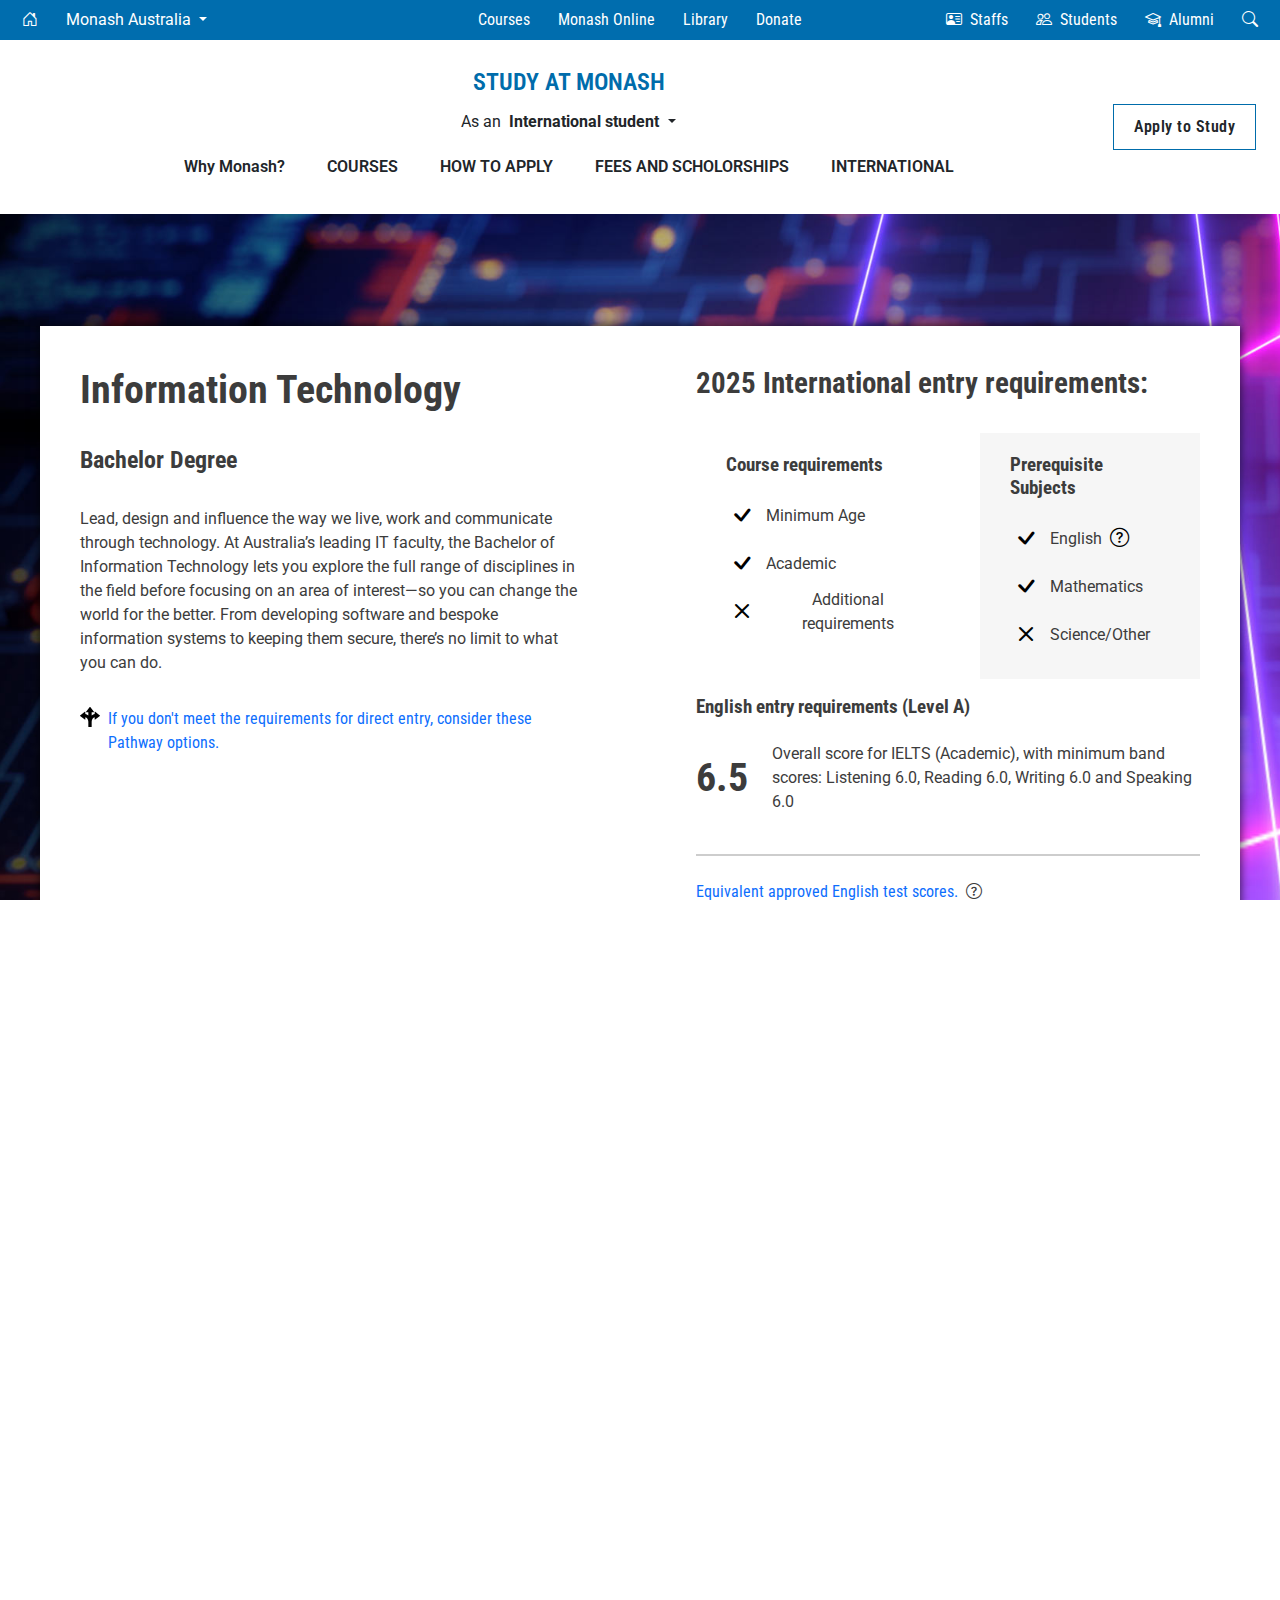
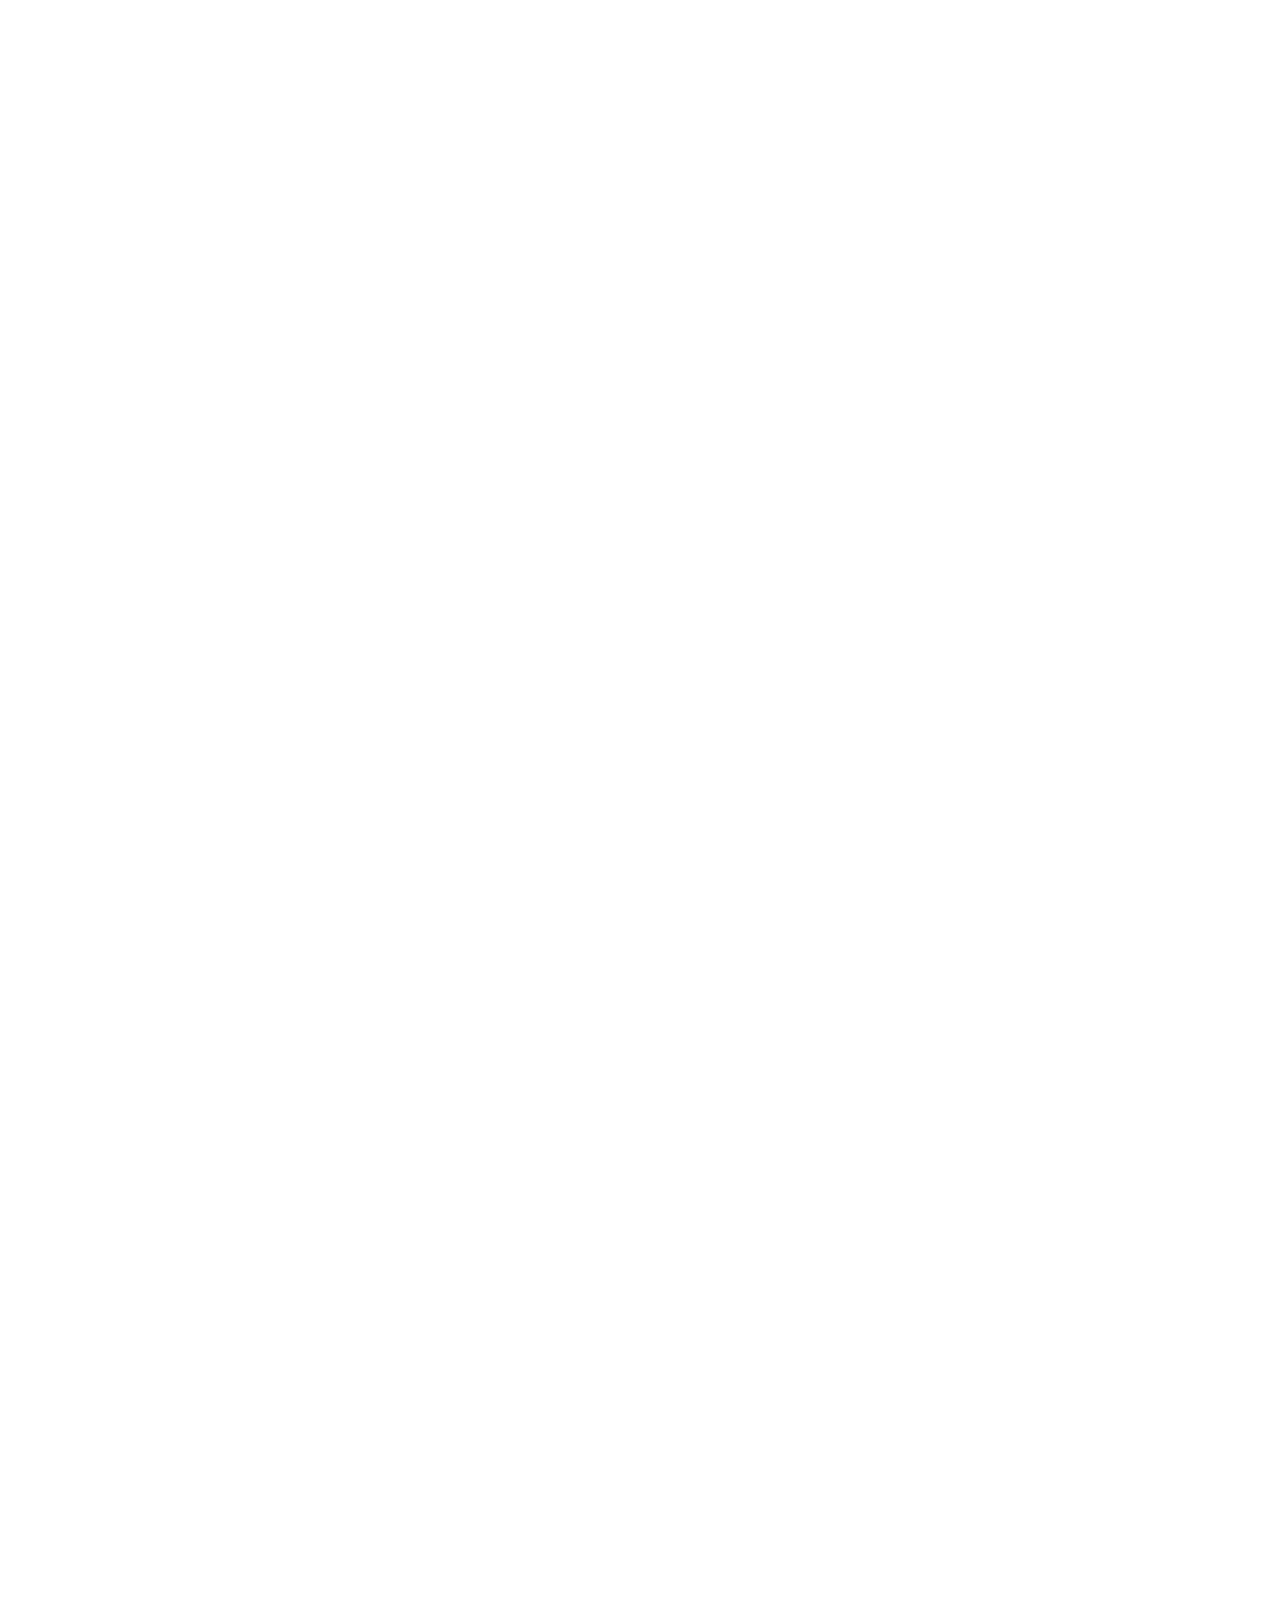
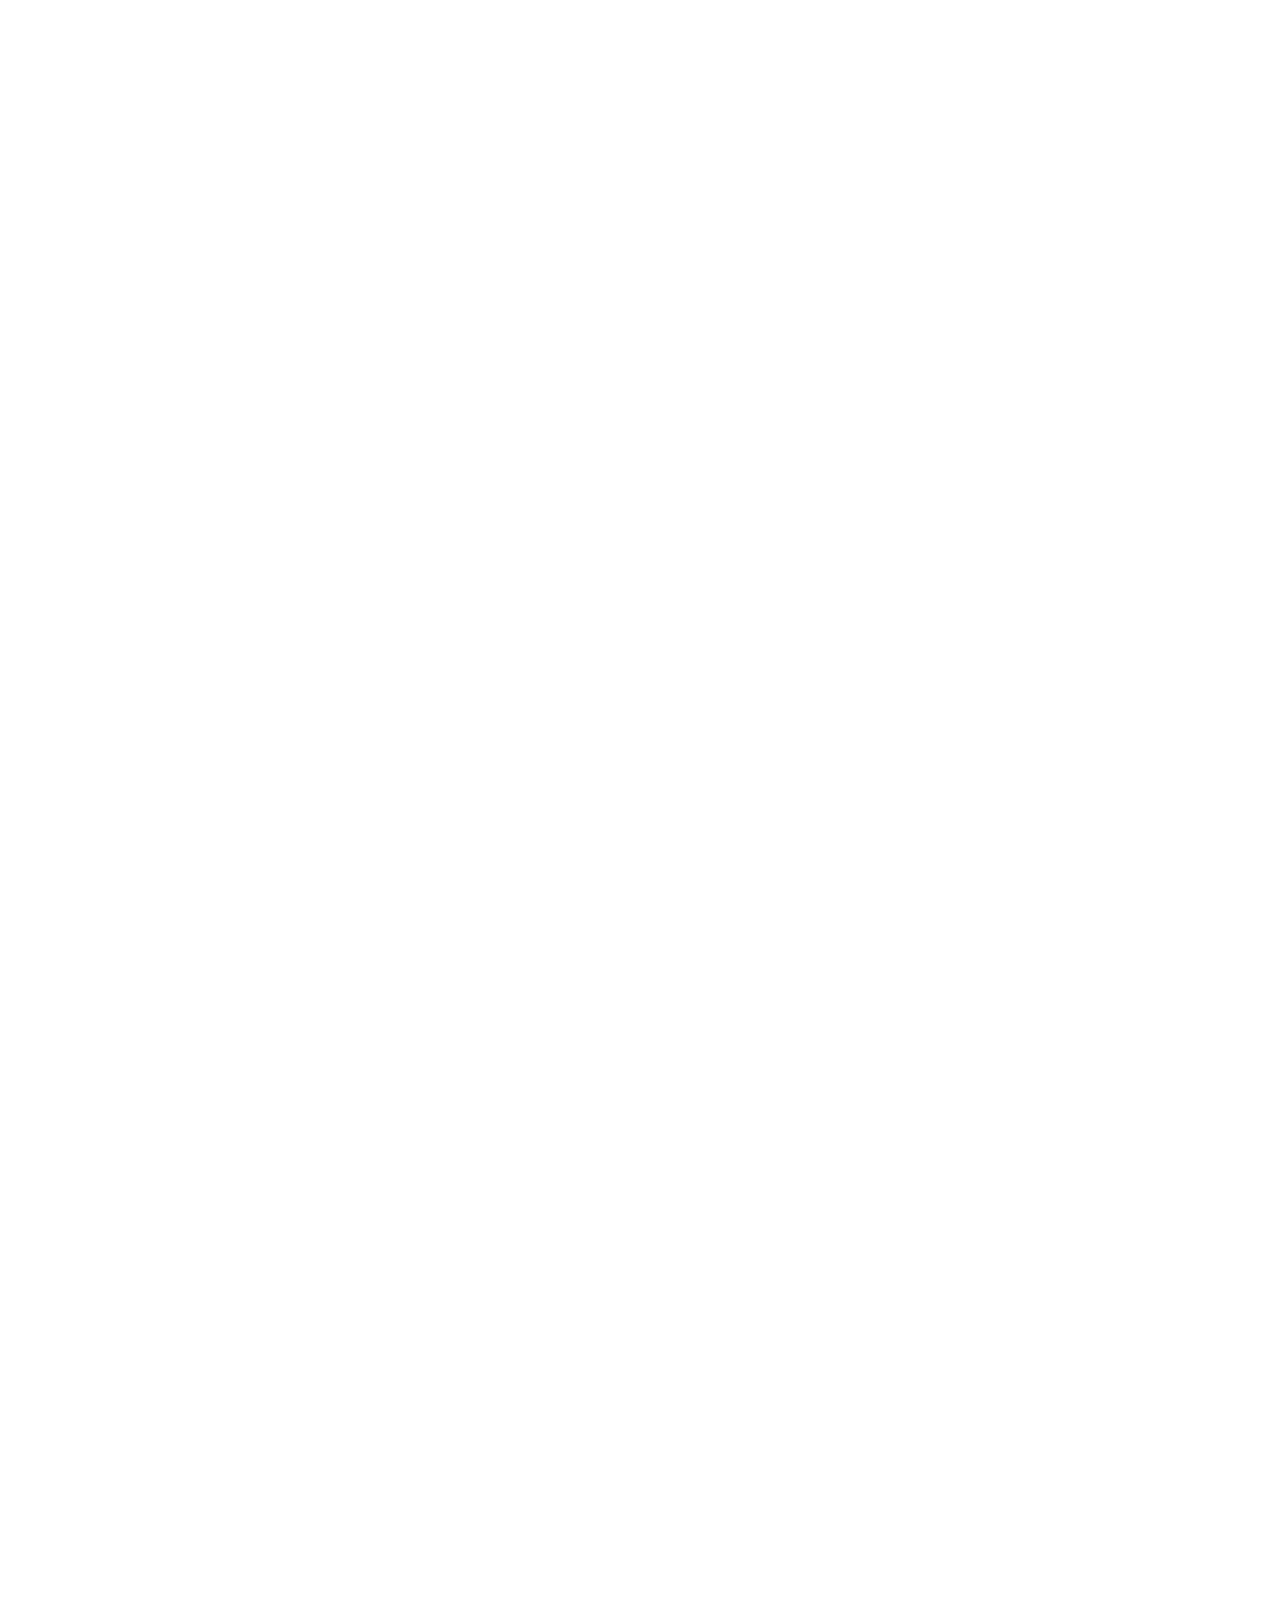
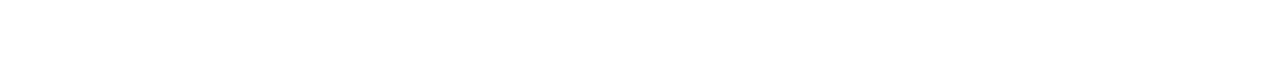
==== commit 04a0d7ce: "completed" ====
--- a/IT.html
+++ b/IT.html
@@ -67,6 +67,19 @@
                 <a href="#" class="title">
                     STUDY AT MONASH
                 </a>
+                <div class="d-flex align-items-center gap-2 justify-content-center">
+                    <span>As an</span>
+                    <div class="dropdown">
+                        <button class="btn dropdown-toggle border-0 fw-bold px-0" type="button" id="dropdownMenuButton"
+                            data-bs-toggle="dropdown" aria-expanded="false">
+                            International student
+                        </button>
+                        <ul class="dropdown-menu" aria-labelledby="dropdownMenuButton">
+                            <li><a class="dropdown-item" href="#">Domestic student</a></li>
+                            <li><a class="dropdown-item" href="#">International student</a></li>
+                        </ul>
+                    </div>
+                </div>
                 <ul class="nav-menus d-flex align-items-center justify-content-center">
                     <li class="dropdown">
                         <button data-mdb-button-init data-mdb-ripple-init data-mdb-dropdown-init class="btn "
@@ -186,14 +199,74 @@
         <div class="sidebar-overlay"></div>
     </nav>
 
-    <section class="search-section d-flex align-items-center justify-content-center">
-        <div class="search-form">
-            <i class="bi bi-search"></i>
-            <div class="search-container">
-                <input type="text" class="search-input" placeholder="Search..." id="triggerSearchModal">
+    <section class="banner-section d-flex align-items-center justify-content-center">
+        <div class="banner-content">
+            <div class="left-content">
+                <h1>Information Technology</h1>
+                <h3>Bachelor Degree</h3>
+                <p>Lead, design and influence the way we live, work and communicate through technology. At Australia’s
+                    leading IT faculty, the Bachelor of Information Technology lets you explore the full range of
+                    disciplines in the field before focusing on an area of interest—so you can change the world for the
+                    better. From developing software and bespoke information systems to keeping them secure, there’s no
+                    limit to what you can do.</p>
+                <div class="d-flex align-items-start gap-2">
+                    <img src="assets/three-arrows-svgrepo-com.svg" alt="">
+                    <a href="">If you don't meet the requirements for direct entry, consider these Pathway options.</a>
+                </div>
+            </div>
+            <div class="right-content">
+                <h2>2025 International entry requirements:</h2>
+                <div class="flex-container">
+                    <div class="course-requirements">
+                        <h4>Course requirements</h4>
+                        <div class="d-flex gap-2 align-items-center">
+                            <i class="bi bi-check"></i>
+                            <p>Minimum Age</p>
+                        </div>
+                        <div class="d-flex gap-2 align-items-center">
+                            <i class="bi bi-check"></i>
+                            <p>Academic</p>
+                        </div>
+                        <div class="d-flex gap-2 align-items-center">
+                            <i class="bi bi-x"></i>
+                            <p>Additional requirements</p>
+                        </div>
+                    </div>
+                    <div class="course-requirements prerequisite">
+                        <h4>Prerequisite Subjects</h4>
+                        <div class="d-flex gap-2 align-items-center">
+                            <i class="bi bi-check"></i>
+                            <p>English</p>
+                            <i class="bi bi-question-circle"></i>
+                        </div>
+                        <div class="d-flex gap-2 align-items-center">
+                            <i class="bi bi-check"></i>
+                            <p>Mathematics</p>
+                        </div>
+                        <div class="d-flex gap-2 align-items-center">
+                            <i class="bi bi-x"></i>
+                            <p>Science/Other</p>
+                        </div>
+                    </div>
+                </div>
+                <div class="english-entry-requirements d-flex align-items-start gap-2 flex-column">
+                    <h4>English entry requirements (Level A)
+                    </h4>
+                    <div class="d-flex align-items-center gap-4">
+                        <h1>6.5</h1>
+                        <p>
+                            Overall score for IELTS (Academic), with minimum band scores: Listening 6.0, Reading
+                            6.0, Writing 6.0 and Speaking 6.0</p>
+                    </div>
+                    <hr>
+                    <div class="d-flex gap-2 align-items-center">
+                        <a href="">Equivalent approved English test scores. </a>
+                        <i class="bi bi-question-circle"></i>
+                    </div>
+                </div>
             </div>
         </div>
-        <div class="overlay"></div>
+        </div>
     </section>
 
     <section class="main-wrapper w-100 d-flex flex-column align-items-center p-3">
@@ -205,8 +278,8 @@
                 <span><a href="">Information Technology - C2000</a></span>
             </div>
             <div class="content-wrapper w-100 d-flex align-items-start justify-content-between">
-                <div class="content">
-                    <div class="content-head  d-flex align-items-start justify-content-between flex-wrap">
+                <div class="content IT">
+                    <div class="content-head d-flex align-items-start justify-content-between flex-wrap">
                         <div class="content-item content-blog">
                             <div class="title mb-3">Develop the tech that shapes</div>
                             <div class="content-blog-content">
@@ -268,7 +341,6 @@
 
                                 <button class="btn show-more-btn">Read more</button>
                             </div>
-
                         </div>
                         <div class="course-handbook">
                             <div class="handbook-content w-100">
@@ -298,259 +370,756 @@
                         </div>
                     </div>
                     <div class="content-description">
-
-                        <div class="faculty">
-                            <h2 class="mb-3">Faculty of information technology</h2>
-                            <p>We are educators, researchers and innovators. Every boundary we push, and every project
-                                we pursue is underpinned by one important mission: IT for Social Good. Join us on our
-                                path to positive change – and a safer, fairer world.</p>
-                            <div class="faculty-card-container d-flex justify-content-between">
-                                <div class="faculty-card d-flex flex-column gap-2">
-                                    <div class="head">
-                                        <span>
-                                            <div class="top-text">#</div>
-                                            <p>1</p>
-                                        </span>
-                                        <p>in Australia</p>
-                                    </div>
-                                    <p>The country's top choice for cutting-edge Computer Science education.</p>
-                                    <a href="">Times higher education</a>
-                                </div>
-                                <div class="faculty-card d-flex flex-column gap-2">
-                                    <div class="head">
-                                        <span>
-                                            <div class="top-text">#</div>
-                                            <p>48</p>
-                                        </span>
-                                        <p>Globally</p>
-                                    </div>
-                                    <p>Top 50 for global excellence in Computer Science and Engineering.</p>
-                                    <a href="">Shanghai CS global ranking</a>
-                                </div>
-                                <div class="faculty-card d-flex flex-column gap-2">
-                                    <div class="head">
-                                        <span>
-                                            <div class="top-text">$</div>
-                                            <p>69K</p>
-                                        </span>
-                                        <p>Entry-level salary</p>
-                                    </div>
-                                    <p>IT graduates in Australia earn more on average than other industries.</p>
-                                    <a href="">Grad Outcomes Survey 2022</a>
-                                </div>
-                                <div class="faculty-card d-flex flex-column gap-2">
-                                    <div class="head">
-                                        <span>
-                                            <div class="top-text"> </div>
-                                            <p>86%</p>
-                                        </span>
-                                        <p>Employment rate</p>
-                                    </div>
-                                    <p>Fast job placement helps students get employed within just 4 months.</p>
-                                    <a href="">Find out more</a>
+                        <div class="tabs mt-5">
+                            <ul class="nav nav-tabs" id="myTab" role="tablist">
+                                <li class="nav-item" role="presentation">
+                                    <button class="nav-link active" id="home-tab" data-bs-toggle="tab"
+                                        data-bs-target="#home" type="button" role="tab" aria-controls="home"
+                                        aria-selected="true">Overview</button>
+                                </li>
+                                <li class="nav-item" role="presentation">
+                                    <button class="nav-link" id="entry-requirements-tab" data-bs-toggle="tab"
+                                        data-bs-target="#entry-requirements" type="button" role="tab"
+                                        aria-controls="entry-requirements" aria-selected="false">
+                                        Entry requirements</button>
+                                </li>
+                                <li class="nav-item" role="presentation">
+                                    <button class="nav-link" id="course-structure-tab" data-bs-toggle="tab"
+                                        data-bs-target="#course-structure" type="button" role="tab"
+                                        aria-controls="course-structure" aria-selected="false">
+                                        Course structure</button>
+                                </li>
+                                <li class="nav-item" role="presentation">
+                                    <button class="nav-link" id="double-degree-tab" data-bs-toggle="tab"
+                                        data-bs-target="#double-degree" type="button" role="tab"
+                                        aria-controls="double-degree" aria-selected="false">
+                                        Double Degrees</button>
+                                </li>
+                                <li class="nav-item" role="presentation">
+                                    <button class="nav-link" id="application-fees-tab" data-bs-toggle="tab"
+                                        data-bs-target="#application-fees" type="button" role="tab"
+                                        aria-controls="application-fees" aria-selected="false">
+                                        Applications and Fees</button>
+                                </li>
+                            </ul>
+                            <div class="tab-content mt-4 mb-4" id="myTabContent">
+                                <div class="tab-pane fade show active" id="home" role="tabpanel"
+                                    aria-labelledby="home-tab">
+                                    <h3>Majors and Minors</h3>
+                                    <p>In this course, you can choose from the following majors and minors. Some are
+                                        only
+                                        available as minors or only in certain locations, so click through to see the
+                                        full
+                                        details.</p>
+                                    <div class="d-flex flex-wrap justify-content-between align-items-start">
+                                        <div class="d-flex flex-column align-items-start gap-2">
+                                            <a href="">3D modeling and animation</a>
+                                            <a href="">Applied cybersecurity</a>
+                                            <a href="">Business information systems</a>
+                                        </div>
+                                        <div class="d-flex flex-column align-items-start gap-2">
+                                            <a href="">3D modeling and animation</a>
+                                            <a href="">Applied cybersecurity</a>
+                                            <a href="">Business information systems</a>
+                                        </div>
+                                        <div class="d-flex flex-column align-items-start gap-2">
+                                            <a href="">3D modeling and animation</a>
+                                            <a href="">Applied cybersecurity</a>
+                                            <a href="">Business information systems</a>
+                                        </div>
+                                        <div class="d-flex flex-column align-items-start gap-2">
+                                            <a href="">3D modeling and animation</a>
+                                            <a href="">Applied cybersecurity</a>
+                                            <a href="">Business information systems</a>
+                                        </div>
+                                    </div>
+                                </div>
+                                <div class="tab-pane fade" id="entry-requirements" role="tabpanel"
+                                    aria-labelledby="entry-requirements-tab">
+                                    <h3>Entry Requirements (International Students)</h3>
+                                    <p>You need to satisfy all of the following requirements to be considered for entry
+                                        into this course.
+                                    </p>
+                                    <div class="card">
+                                        <i class="bi bi-person"></i>
+                                        <p class="fw-bold">Minimum age requirements</p>
+                                        <a href="" class="btn button-outline">View More</a>
+                                    </div>
+                                    <div class="card">
+                                        <i class="bi bi-file-earmark-medical"></i>
+                                        <p class="fw-bold">Academic entry requirements</p>
+                                        <a href="" class="btn button-outline">View More</a>
+                                    </div>
+                                    <div class="card">
+                                        <i class="bi bi-translate"></i>
+                                        <p class="fw-bold">English entry requirements</p>
+                                        <a href="" class="btn button-outline">View More</a>
+                                    </div>
+                                    <div class="card">
+                                        <i class="bi bi-files"></i>
+                                        <p class="fw-bold">Prerequisite subject requirements</p>
+                                        <a href="" class="btn button-outline">View More</a>
+                                    </div>
+                                    <h3 class="mt-4">ALternative Pathways</h3>
+                                    <p>If you don't satisfy the requirements for direct entry consider these <a
+                                            href="">pathway
+                                            options</a>.
+                                    </p>
+                                    <p>Entry requirements for Monash University are subject to change.
+                                    </p>
+                                </div>
+                                <div class="tab-pane fade" id="course-structure" role="tabpanel"
+                                    aria-labelledby="course-structure-tab">
+                                    <p>The course structure can be viewed in the <a href="">Handbook</a>. You can also
+                                        view the course
+                                        map at <a href="">(https://www.monash.edu/students/handbooks/maps)</a>.</p>
+                                </div>
+                                <div class="tab-pane fade" id="double-degree" role="tabpanel"
+                                    aria-labelledby="double-degree-tab">
+                                    <h2>Partner with another course</h2>
+                                    <p>Double degree courses allow you to study towards two different degrees at the
+                                        same
+                                        time, and graduate with two separate qualifications. And because a required
+                                        subject in one course can count as an elective in the other, our double degrees
+                                        take up to two years less than if you studied for the two degrees separately.
+                                    </p>
+                                    <div class="double-degrees-cards">
+                                        <div class="d-flex alig-items-center justify-content-center">
+                                            <a href="">Business and Information technology</a>
+                                        </div>
+                                        <div class="d-flex alig-items-center justify-content-center">
+                                            <a href="">Commerce and Information technology</a>
+                                        </div>
+                                        <div class="d-flex alig-items-center justify-content-center">
+                                            <a href="">Criminology and Information technology</a>
+                                        </div>
+                                        <div class="d-flex alig-items-center justify-content-center">
+                                            <a href="">Design and Information technology</a>
+                                        </div>
+                                        <div class="d-flex alig-items-center justify-content-center">
+                                            <a href="">Digital Business and Information technology</a>
+                                        </div>
+                                        <div class="d-flex alig-items-center justify-content-center">
+                                            <a href="">Engineering and Information technology</a>
+                                        </div>
+                                        <div class="d-flex alig-items-center justify-content-center">
+                                            <a href="">Fine Art and Information technology</a>
+                                        </div>
+                                        <div class="d-flex alig-items-center justify-content-center">
+                                            <a href="">Global Studies and Information technology</a>
+                                        </div>
+                                        <div class="d-flex alig-items-center justify-content-center">
+                                            <a href="">Information technology and Arts</a>
+                                        </div>
+                                        <div class="d-flex alig-items-center justify-content-center">
+                                            <a href="">Information technology and Science</a>
+                                        </div>
+                                        <div class="d-flex alig-items-center justify-content-center">
+                                            <a href="">Law and Information technology</a>
+                                        </div>
+                                    </div>
+                                </div>
+                                <div class="tab-pane fade" id="application-fees" role="tabpanel"
+                                    aria-labelledby="application-fees">
+                                    <div class="flex-container d-flex w-100">
+                                        <div class="left-div">
+                                            <h2>Making the application</h2>
+                                            <h3>Future Students</h3>
+                                            <div class="d-flex flex-column align-items-start gap-2">
+                                                <h4>Semester one (Feruary)</h4>
+                                                <p>Apply directly to Monasg using course code C2000</p>
+                                                <a href="" class="btn button-fill">Apply Now</a>
+                                            </div>
+                                            <div class="d-flex flex-column align-items-start gap-2">
+                                                <h4>Semester two (July)</h4>
+                                                <p>Apply directly to Monasg using course code C2000</p>
+                                                <a href="" class="btn button-fill">Apply Now</a>
+                                            </div>
+                                            <div class="d-flex flex-column align-items-start gap-2">
+                                                <h3>Current Monash Students</h3>
+                                                <p>Current Monash students should apply for an <a href="">internal
+                                                        transfer</a>.</p>
+                                            </div>
+                                            <div class="d-flex flex-column align-items-start gap-2">
+                                                <h3>Self assess for credit eligibility</h4>
+                                                    <p>Check for study credit using the "Credit search" link on thea <a
+                                                            href="">Credit for prior study page</a></p>
+                                            </div>
+                                        </div>
+                                        <div class="right-div">
+                                            <h2>Fees</h2>
+                                            <p>Fees are subject to change annually.</p>
+                                            <h3>International Fee</h3>
+                                            <div
+                                                class="info-card d-flex align-items-start justify-content-between w-100 gap-3">
+                                                <i class="bi bi-info-circle-fill"></i>
+                                                <p class="notice">
+                                                    <b>Please note:</b> The fee information displayed is based on the
+                                                    2024
+                                                    rates and should only be used as a guide.
+                                                </p>
+                                            </div>
+                                            <p>Fees are per 48 credit points which represents a standard full-time
+                                                course load for a year. The fees for 2024 are:</p>
+                                            <p><b>A$49,500</b></p>
+                                            <h2>Enrolment Obligations</h2>
+                                            <p>International students enrolling in a CRICOS-registered course can study
+                                                no
+                                                more than one third (33%) of their course by distance and/or online
+                                                learning. Students must enrol in at least one unit that is not by
+                                                distance
+                                                and/or online in each compulsory study period unless the student is
+                                                completing the last unit of their course. See standard 8.19 and 8.20 of
+                                                National Code of Practice for Providers of Education and Training to
+                                                Overseas Students 2018.</p>
+                                            <p>CRICOS code: 085120M</p>
+                                        </div>
+                                    </div>
                                 </div>
                             </div>
                         </div>
-                        <div class="hear-from-us view-courses w-100">
-                            <h2 class="mb-3">Hear from our students</h2>
-                            <div class="slide-container">
-                                <div class="slides slides1">
-                                    <div class="slide">
-                                        <div class="image-container">
-                                            <img src="assets/ourStudents/Akansha-Kapoor.jpg" alt="">
-                                            <div class="play-btn">
-                                                <i class="bi bi-play"></i>
-                                            </div>
-                                        </div>
-
-                                        <div class="slide-content">
-                                            <div class="slide-title">Akansha Kapoor</div>
-                                            <div class="slide-desc">Bachelor of Information Technology</div>
-                                        </div>
-                                    </div>
-                                    <div class="slide">
-                                        <div class="image-container">
-                                            <img src="assets/ourStudents/Chamodi2.jpg" alt="">
-                                            <div class="play-btn">
-                                                <i class="bi bi-play"></i>
-                                            </div>
-                                        </div>
-                                        <div class="slide-content">
-                                            <div class="slide-title">Chamodi Ekanayake</div>
-                                            <div class="slide-desc">Bachelor of Business and Information Technology
-                                            </div>
-                                        </div>
-                                    </div>
-                                    <div class="slide">
-                                        <div class="image-container">
-                                            <img src="assets/ourStudents/Akansha-Kapoor.jpg" alt="">
-                                            <div class="play-btn">
-                                                <i class="bi bi-play"></i>
-                                            </div>
-                                        </div>
-
-                                        <div class="slide-content">
-                                            <div class="slide-title">Akansha Kapoor</div>
-                                            <div class="slide-desc">Bachelor of Information Technology</div>
-                                        </div>
-                                    </div>
-                                    <div class="slide">
-                                        <div class="image-container">
-                                            <img src="assets/ourStudents/Olliver-Fontana.jpg" alt="">
-                                            <div class="play-btn">
-                                                <i class="bi bi-play"></i>
-                                            </div>
-                                        </div>
-
-                                        <div class="slide-content">
-                                            <div class="slide-title">Oliver Fonata</div>
-                                            <div class="slide-desc">Bachelor of Computer Science</div>
-                                        </div>
-                                    </div>
-                                    <div class="slide">
-                                        <div class="image-container">
-                                            <img src="assets/ourStudents/Chamodi2.jpg" alt="">
-                                            <div class="play-btn">
-                                                <i class="bi bi-play"></i>
-                                            </div>
-                                        </div>
-                                        <div class="slide-content">
-                                            <div class="slide-title">Chamodi Ekanayake</div>
-                                            <div class="slide-desc">Bachelor of Business and Information Technology
-                                            </div>
-                                        </div>
-                                    </div>
-                                </div>
-                                <div class="slider-controls">
-                                    <div class="next-btn next-btn-1">
-                                        <i class="bi bi-chevron-right"></i>
-                                    </div>
-                                    <div class="prev-btn prev-btn-1">
-                                        <i class="bi bi-chevron-left"></i>
+                        <div class="accordion nav-tabs-accordion accordion-flush tabs" id="accordionFlushExample">
+                            <div class="accordion-item">
+                                <h2 class="accordion-header">
+                                    <button class="accordion-button collapsed" type="button" data-bs-toggle="collapse"
+                                        data-bs-target="#flush-overview" aria-expanded="false"
+                                        aria-controls="flush-overview">
+                                        Overview
+                                    </button>
+                                </h2>
+                                <div id="flush-overview" class="accordion-collapse collapse"
+                                    data-bs-parent="#accordionFlushExample">
+                                    <div class="accordion-body">
+                                        <h3>Majors and Minors</h3>
+                                        <p>In this course, you can choose from the following majors and minors. Some are
+                                            only
+                                            available as minors or only in certain locations, so click through to see
+                                            the
+                                            full
+                                            details.</p>
+                                        <div class="d-flex flex-wrap justify-content-between align-items-start">
+                                            <div class="d-flex flex-column align-items-start gap-2">
+                                                <a href="">3D modeling and animation</a>
+                                                <a href="">Applied cybersecurity</a>
+                                                <a href="">Business information systems</a>
+                                            </div>
+                                            <div class="d-flex flex-column align-items-start gap-2">
+                                                <a href="">3D modeling and animation</a>
+                                                <a href="">Applied cybersecurity</a>
+                                                <a href="">Business information systems</a>
+                                            </div>
+                                            <div class="d-flex flex-column align-items-start gap-2">
+                                                <a href="">3D modeling and animation</a>
+                                                <a href="">Applied cybersecurity</a>
+                                                <a href="">Business information systems</a>
+                                            </div>
+                                            <div class="d-flex flex-column align-items-start gap-2">
+                                                <a href="">3D modeling and animation</a>
+                                                <a href="">Applied cybersecurity</a>
+                                                <a href="">Business information systems</a>
+                                            </div>
+                                        </div>
                                     </div>
                                 </div>
                             </div>
-
+                            <div class="accordion-item">
+                                <h2 class="accordion-header">
+                                    <button class="accordion-button collapsed" type="button" data-bs-toggle="collapse"
+                                        data-bs-target="#flush-entryRequirements" aria-expanded="false"
+                                        aria-controls="flush-entryRequirements">
+                                        Entry Requirements
+                                    </button>
+                                </h2>
+                                <div id="flush-entryRequirements" class="accordion-collapse collapse"
+                                    data-bs-parent="#accordionFlushExample">
+                                    <div class="accordion-body">
+                                        <h3>Entry Requirements (International Students)</h3>
+                                        <p>You need to satisfy all of the following requirements to be considered for
+                                            entry
+                                            into this course.
+                                        </p>
+                                        <a class="card">
+                                            <i class="bi bi-person"></i>
+                                            <p class="fw-bold">Minimum age requirements</p>
+                                        </a>
+                                        <a class="card">
+                                            <i class="bi bi-file-earmark-medical"></i>
+                                            <p class="fw-bold">Academic entry requirements</p>
+                                        </a>
+                                        <a class="card">
+                                            <i class="bi bi-translate"></i>
+                                            <p class="fw-bold">English entry requirements</p>
+                                        </a>
+                                        <a class="card">
+                                            <i class="bi bi-files"></i>
+                                            <p class="fw-bold">Prerequisite subject requirements</p>
+                                        </a>
+                                        <h3 class="mt-4">ALternative Pathways</h3>
+                                        <p>If you don't satisfy the requirements for direct entry consider these <a
+                                                href="">pathway
+                                                options</a>.
+                                        </p>
+                                        <p>Entry requirements for Monash University are subject to change.
+                                        </p>
+                                    </div>
+                                    <div class="tab-pane fade" id="course-structure" role="tabpanel"
+                                        aria-labelledby="course-structure-tab">
+                                        <p>The course structure can be viewed in the <a href="">Handbook</a>. You can
+                                            also
+                                            view the course
+                                            map at <a href="">(https://www.monash.edu/students/handbooks/maps)</a>.</p>
+                                    </div>
+                                    <div class="tab-pane fade" id="double-degree" role="tabpanel"
+                                        aria-labelledby="double-degree-tab">
+                                        <h2>Partner with another course</h2>
+                                        <p>Double degree courses allow you to study towards two different degrees at the
+                                            same
+                                            time, and graduate with two separate qualifications. And because a required
+                                            subject in one course can count as an elective in the other, our double
+                                            degrees
+                                            take up to two years less than if you studied for the two degrees
+                                            separately.
+                                        </p>
+                                        <div class="double-degrees-cards">
+                                            <div class="d-flex alig-items-center justify-content-center">
+                                                <a href="">Business and Information technology</a>
+                                            </div>
+                                            <div class="d-flex alig-items-center justify-content-center">
+                                                <a href="">Commerce and Information technology</a>
+                                            </div>
+                                            <div class="d-flex alig-items-center justify-content-center">
+                                                <a href="">Criminology and Information technology</a>
+                                            </div>
+                                            <div class="d-flex alig-items-center justify-content-center">
+                                                <a href="">Design and Information technology</a>
+                                            </div>
+                                            <div class="d-flex alig-items-center justify-content-center">
+                                                <a href="">Digital Business and Information technology</a>
+                                            </div>
+                                            <div class="d-flex alig-items-center justify-content-center">
+                                                <a href="">Engineering and Information technology</a>
+                                            </div>
+                                            <div class="d-flex alig-items-center justify-content-center">
+                                                <a href="">Fine Art and Information technology</a>
+                                            </div>
+                                            <div class="d-flex alig-items-center justify-content-center">
+                                                <a href="">Global Studies and Information technology</a>
+                                            </div>
+                                            <div class="d-flex alig-items-center justify-content-center">
+                                                <a href="">Information technology and Arts</a>
+                                            </div>
+                                            <div class="d-flex alig-items-center justify-content-center">
+                                                <a href="">Information technology and Science</a>
+                                            </div>
+                                            <div class="d-flex alig-items-center justify-content-center">
+                                                <a href="">Law and Information technology</a>
+                                            </div>
+                                        </div>
+                                    </div>
+                                </div>
+                            </div>
+                            <div class="accordion-item">
+                                <h2 class="accordion-header">
+                                    <button class="accordion-button collapsed" type="button" data-bs-toggle="collapse"
+                                        data-bs-target="#flush-courseRequirements" aria-expanded="false"
+                                        aria-controls="flush-courseRequirements">
+                                        Course Structure
+                                    </button>
+                                </h2>
+                                <div id="flush-courseRequirements" class="accordion-collapse collapse"
+                                    data-bs-parent="#accordionFlushExample">
+                                    <div class="accordion-body">
+                                        <p>The course structure can be viewed in the <a href="">Handbook</a>. You can
+                                            also
+                                            view the course
+                                            map at <a href="">(https://www.monash.edu/students/handbooks/maps)</a>.</p>
+                                    </div>
+                                </div>
+                            </div>
+
+                            <div class="accordion-item">
+                                <h2 class="accordion-header">
+                                    <button class="accordion-button collapsed" type="button" data-bs-toggle="collapse"
+                                        data-bs-target="#flush-doubleDegrees" aria-expanded="false"
+                                        aria-controls="flush-doubleDegrees">
+                                        Degrees Degrees
+                                    </button>
+                                </h2>
+                                <div id="flush-doubleDegrees" class="accordion-collapse collapse"
+                                    data-bs-parent="#accordionFlushExample">
+                                    <div class="accordion-body">
+                                        <h2>Partner with another course</h2>
+                                        <p>Double degree courses allow you to study towards two different degrees at the
+                                            same
+                                            time, and graduate with two separate qualifications. And because a required
+                                            subject in one course can count as an elective in the other, our double
+                                            degrees
+                                            take up to two years less than if you studied for the two degrees
+                                            separately.
+                                        </p>
+                                        <div class="double-degrees-cards w-100 d-flex align-items-start start">
+                                            <div class="d-flex alig-items-center justify-content-center">
+                                                <a href="">Business and Information technology</a>
+                                            </div>
+                                            <div class="d-flex alig-items-center justify-content-center">
+                                                <a href="">Commerce and Information technology</a>
+                                            </div>
+                                            <div class="d-flex alig-items-center justify-content-center">
+                                                <a href="">Criminology and Information technology</a>
+                                            </div>
+                                            <div class="d-flex alig-items-center justify-content-center">
+                                                <a href="">Design and Information technology</a>
+                                            </div>
+                                            <div class="d-flex alig-items-center justify-content-center">
+                                                <a href="">Digital Business and Information technology</a>
+                                            </div>
+                                            <div class="d-flex alig-items-center justify-content-center">
+                                                <a href="">Engineering and Information technology</a>
+                                            </div>
+                                            <div class="d-flex alig-items-center justify-content-center">
+                                                <a href="">Fine Art and Information technology</a>
+                                            </div>
+                                            <div class="d-flex alig-items-center justify-content-center">
+                                                <a href="">Global Studies and Information technology</a>
+                                            </div>
+                                            <div class="d-flex alig-items-center justify-content-center">
+                                                <a href="">Information technology and Arts</a>
+                                            </div>
+                                            <div class="d-flex alig-items-center justify-content-center">
+                                                <a href="">Information technology and Science</a>
+                                            </div>
+                                            <div class="d-flex alig-items-center justify-content-center">
+                                                <a href="">Law and Information technology</a>
+                                            </div>
+                                        </div>
+                                    </div>
+                                </div>
+                            </div>
+                            <div class="accordion-item">
+                                <h2 class="accordion-header">
+                                    <button class="accordion-button collapsed" type="button" data-bs-toggle="collapse"
+                                        data-bs-target="#flush-applicationFees" aria-expanded="false"
+                                        aria-controls="flush-applicationFees">
+                                        Applications and Fees
+                                    </button>
+                                </h2>
+                                <div id="flush-applicationFees" class="accordion-collapse collapse"
+                                    data-bs-parent="#accordionFlushExample">
+                                    <div class="accordion-body">
+                                        <div class="flex-container d-flex w-100">
+                                            <div class="left-div">
+                                                <h2>Making the application</h2>
+                                                <h3>Future Students</h3>
+                                                <div class="d-flex flex-column align-items-start gap-2">
+                                                    <h4>Semester one (Feruary)</h4>
+                                                    <p>Apply directly to Monasg using course code C2000</p>
+                                                    <a href="" class="btn button-fill">Apply Now</a>
+                                                </div>
+                                                <div class="d-flex flex-column align-items-start gap-2">
+                                                    <h4>Semester two (July)</h4>
+                                                    <p>Apply directly to Monasg using course code C2000</p>
+                                                    <a href="" class="btn button-fill">Apply Now</a>
+                                                </div>
+                                                <div class="d-flex flex-column align-items-start gap-2">
+                                                    <h3>Current Monash Students</h3>
+                                                    <p>Current Monash students should apply for an <a href="">internal
+                                                            transfer</a>.</p>
+                                                </div>
+                                                <div class="d-flex flex-column align-items-start gap-2">
+                                                    <h3>Self assess for credit eligibility</h4>
+                                                        <p>Check for study credit using the "Credit search" link on thea
+                                                            <a href="">Credit for prior study page</a>
+                                                        </p>
+                                                </div>
+                                            </div>
+                                            <div class="right-div">
+                                                <h2>Fees</h2>
+                                                <p>Fees are subject to change annually.</p>
+                                                <h3>International Fee</h3>
+                                                <div
+                                                    class="info-card d-flex align-items-start justify-content-between w-100 gap-3">
+                                                    <i class="bi bi-info-circle-fill"></i>
+                                                    <p class="notice">
+                                                        <b>Please note:</b> The fee information displayed is based on
+                                                        the
+                                                        2024
+                                                        rates and should only be used as a guide.
+                                                    </p>
+                                                </div>
+                                                <p>Fees are per 48 credit points which represents a standard full-time
+                                                    course load for a year. The fees for 2024 are:</p>
+                                                <p><b>A$49,500</b></p>
+                                                <h2>Enrolment Obligations</h2>
+                                                <p>International students enrolling in a CRICOS-registered course can
+                                                    study
+                                                    no
+                                                    more than one third (33%) of their course by distance and/or online
+                                                    learning. Students must enrol in at least one unit that is not by
+                                                    distance
+                                                    and/or online in each compulsory study period unless the student is
+                                                    completing the last unit of their course. See standard 8.19 and 8.20
+                                                    of
+                                                    National Code of Practice for Providers of Education and Training to
+                                                    Overseas Students 2018.</p>
+                                                <p>CRICOS code: 085120M</p>
+                                            </div>
+                                        </div>
+                                    </div>
+                                </div>
+                            </div>
                         </div>
-                        <div class="interest view-courses">
-                            <h2 class="mb-2">You may be interested in</h3>
-                                <div class="d-flex align-items-start justify-content-between">
-                                    <div class="card card-content">
-                                        <div class="card-title">
-                                            Udergraduate degrees
-                                        </div>
-                                        <div class="card-description">
-                                            <p>View all courses for undergrad degrees.</p>
-                                        </div>
-                                    </div>
-                                    <div class="card card-content">
-                                        <div class="card-title">
-                                            Double degrees
-                                        </div>
-                                        <div class="card-description">
-                                            <p>View all courses for double degrees.</p>
-                                        </div>
-                                    </div>
-                                    <div class="card card-content">
-                                        <div class="card-title">
-                                            Graaduate
-                                        </div>
-                                        <div class="card-description">
-                                            <p>View all courses for graduate degrees.</p>
-                                        </div>
-                                    </div>
-                                </div>
+                    </div>
+                    <div class="faculty">
+                        <h2 class="mb-3">Faculty of information technology</h2>
+                        <p>We are educators, researchers and innovators. Every boundary we push, and every project
+                            we pursue is underpinned by one important mission: IT for Social Good. Join us on our
+                            path to positive change – and a safer, fairer world.</p>
+                        <div class="faculty-card-container d-flex justify-content-between">
+                            <div class="faculty-card d-flex flex-column gap-2">
+                                <div class="head">
+                                    <span>
+                                        <div class="top-text">#</div>
+                                        <p>1</p>
+                                    </span>
+                                    <p>in Australia</p>
+                                </div>
+                                <p>The country's top choice for cutting-edge Computer Science education.</p>
+                                <a href="">Times higher education</a>
+                            </div>
+                            <div class="faculty-card d-flex flex-column gap-2">
+                                <div class="head">
+                                    <span>
+                                        <div class="top-text">#</div>
+                                        <p>48</p>
+                                    </span>
+                                    <p>Globally</p>
+                                </div>
+                                <p>Top 50 for global excellence in Computer Science and Engineering.</p>
+                                <a href="">Shanghai CS global ranking</a>
+                            </div>
+                            <div class="faculty-card d-flex flex-column gap-2">
+                                <div class="head">
+                                    <span>
+                                        <div class="top-text">$</div>
+                                        <p>69K</p>
+                                    </span>
+                                    <p>Entry-level salary</p>
+                                </div>
+                                <p>IT graduates in Australia earn more on average than other industries.</p>
+                                <a href="">Grad Outcomes Survey 2022</a>
+                            </div>
+                            <div class="faculty-card d-flex flex-column gap-2">
+                                <div class="head">
+                                    <span>
+                                        <div class="top-text"> </div>
+                                        <p>86%</p>
+                                    </span>
+                                    <p>Employment rate</p>
+                                </div>
+                                <p>Fast job placement helps students get employed within just 4 months.</p>
+                                <a href="">Find out more</a>
+                            </div>
                         </div>
-                        <div class="hear-from-us view-courses w-100">
-                            <div class="slide-container">
-                                <div class="slides slides2">
-                                    <div class="slide">
-                                        <div class="image-container">
-                                            <img src="assets/ourStudents/Akansha-Kapoor.jpg" alt="">
-                                        </div>
-
-                                        <div class="slide-content">
-                                            <div class="slide-title">Get a taste of Monash before you start</div>
-                                            <div class="right-arrow">
-                                                <i class="bi bi-arrow-right"></i>
-                                            </div>
-                                        </div>
-                                    </div>
-                                    <div class="slide">
-                                        <div class="image-container">
-                                            <img src="assets/ourStudents/Akansha-Kapoor.jpg" alt="">
-                                        </div>
-
-                                        <div class="slide-content">
-                                            <div class="slide-title">Get a taste of Monash before you start</div>
-                                            <div class="right-arrow">
-                                                <i class="bi bi-arrow-right"></i>
-                                            </div>
-                                        </div>
-                                    </div>
-                                    <div class="slide">
-                                        <div class="image-container">
-                                            <img src="assets/ourStudents/Akansha-Kapoor.jpg" alt="">
-                                        </div>
-
-                                        <div class="slide-content">
-                                            <div class="slide-title">Get a taste of Monash before you start</div>
-                                            <div class="right-arrow">
-                                                <i class="bi bi-arrow-right"></i>
-                                            </div>
-                                        </div>
-                                    </div>
-                                    <div class="slide">
-                                        <div class="image-container">
-                                            <img src="assets/ourStudents/Akansha-Kapoor.jpg" alt="">
-                                        </div>
-
-                                        <div class="slide-content">
-                                            <div class="slide-title">Get a taste of Monash before you start</div>
-                                            <div class="right-arrow">
-                                                <i class="bi bi-arrow-right"></i>
-                                            </div>
-                                        </div>
-                                    </div>
-                                    <div class="slide">
-                                        <div class="image-container">
-                                            <img src="assets/ourStudents/Akansha-Kapoor.jpg" alt="">
-                                        </div>
-
-                                        <div class="slide-content">
-                                            <div class="slide-title">Get a taste of Monash before you start</div>
-                                            <div class="right-arrow">
-                                                <i class="bi bi-arrow-right"></i>
-                                            </div>
-                                        </div>
-                                    </div>
-                                    <div class="slide">
-                                        <div class="image-container">
-                                            <img src="assets/ourStudents/Akansha-Kapoor.jpg" alt="">
-                                        </div>
-
-                                        <div class="slide-content">
-                                            <div class="slide-title">Get a taste of Monash before you start</div>
-                                            <div class="right-arrow">
-                                                <i class="bi bi-arrow-right"></i>
-                                            </div>
-                                        </div>
-                                    </div>
-
-                                </div>
-                                <div class="slider-controls">
-                                    <div class="next-btn next-btn-2">
-                                        <i class="bi bi-chevron-right"></i>
-                                    </div>
-                                    <div class="prev-btn prev-btn-2">
-                                        <i class="bi bi-chevron-left"></i>
+                    </div>
+                    <div class="hear-from-us view-courses w-100">
+                        <h2 class="mb-3">Hear from our students</h2>
+                        <div class="slide-container">
+                            <div class="slides slides1">
+                                <div class="slide">
+                                    <div class="image-container">
+                                        <img src="assets/ourStudents/Akansha-Kapoor.jpg" alt="">
+                                        <div class="play-btn">
+                                            <i class="bi bi-play"></i>
+                                        </div>
+                                    </div>
+
+                                    <div class="slide-content">
+                                        <div class="slide-title">Akansha Kapoor</div>
+                                        <div class="slide-desc">Bachelor of Information Technology</div>
+                                    </div>
+                                </div>
+                                <div class="slide">
+                                    <div class="image-container">
+                                        <img src="assets/ourStudents/Chamodi2.jpg" alt="">
+                                        <div class="play-btn">
+                                            <i class="bi bi-play"></i>
+                                        </div>
+                                    </div>
+                                    <div class="slide-content">
+                                        <div class="slide-title">Chamodi Ekanayake</div>
+                                        <div class="slide-desc">Bachelor of Business and Information Technology
+                                        </div>
+                                    </div>
+                                </div>
+                                <div class="slide">
+                                    <div class="image-container">
+                                        <img src="assets/ourStudents/Akansha-Kapoor.jpg" alt="">
+                                        <div class="play-btn">
+                                            <i class="bi bi-play"></i>
+                                        </div>
+                                    </div>
+
+                                    <div class="slide-content">
+                                        <div class="slide-title">Akansha Kapoor</div>
+                                        <div class="slide-desc">Bachelor of Information Technology</div>
+                                    </div>
+                                </div>
+                                <div class="slide">
+                                    <div class="image-container">
+                                        <img src="assets/ourStudents/Olliver-Fontana.jpg" alt="">
+                                        <div class="play-btn">
+                                            <i class="bi bi-play"></i>
+                                        </div>
+                                    </div>
+
+                                    <div class="slide-content">
+                                        <div class="slide-title">Oliver Fonata</div>
+                                        <div class="slide-desc">Bachelor of Computer Science</div>
+                                    </div>
+                                </div>
+                                <div class="slide">
+                                    <div class="image-container">
+                                        <img src="assets/ourStudents/Chamodi2.jpg" alt="">
+                                        <div class="play-btn">
+                                            <i class="bi bi-play"></i>
+                                        </div>
+                                    </div>
+                                    <div class="slide-content">
+                                        <div class="slide-title">Chamodi Ekanayake</div>
+                                        <div class="slide-desc">Bachelor of Business and Information Technology
+                                        </div>
                                     </div>
                                 </div>
                             </div>
-
+                            <div class="slider-controls">
+                                <div class="next-btn next-btn-1">
+                                    <i class="bi bi-chevron-right"></i>
+                                </div>
+                                <div class="prev-btn prev-btn-1">
+                                    <i class="bi bi-chevron-left"></i>
+                                </div>
+                            </div>
                         </div>
 
                     </div>
+                    <div class="interest view-courses">
+                        <h2 class="mb-2">You may be interested in</h3>
+                            <div class="d-flex align-items-start justify-content-start flex-wrap gap-4">
+                                <div class="card card-content">
+                                    <div class="card-title">
+                                        Udergraduate degrees
+                                    </div>
+                                    <div class="card-description">
+                                        <p>View all courses for undergrad degrees.</p>
+                                    </div>
+                                </div>
+                                <div class="card card-content">
+                                    <div class="card-title">
+                                        Double degrees
+                                    </div>
+                                    <div class="card-description">
+                                        <p>View all courses for double degrees.</p>
+                                    </div>
+                                </div>
+                                <div class="card card-content">
+                                    <div class="card-title">
+                                        Graaduate
+                                    </div>
+                                    <div class="card-description">
+                                        <p>View all courses for graduate degrees.</p>
+                                    </div>
+                                </div>
+                            </div>
+                    </div>
+                    <div class="hear-from-us view-courses w-100">
+                        <div class="slide-container">
+                            <div class="slides slides2">
+                                <div class="slide">
+                                    <div class="image-container">
+                                        <img src="assets/ourStudents/Akansha-Kapoor.jpg" alt="">
+                                    </div>
+
+                                    <div class="slide-content">
+                                        <div class="slide-title">Get a taste of Monash before you start</div>
+                                        <div class="right-arrow">
+                                            <i class="bi bi-arrow-right"></i>
+                                        </div>
+                                    </div>
+                                </div>
+                                <div class="slide">
+                                    <div class="image-container">
+                                        <img src="assets/ourStudents/Akansha-Kapoor.jpg" alt="">
+                                    </div>
+
+                                    <div class="slide-content">
+                                        <div class="slide-title">Get a taste of Monash before you start</div>
+                                        <div class="right-arrow">
+                                            <i class="bi bi-arrow-right"></i>
+                                        </div>
+                                    </div>
+                                </div>
+                                <div class="slide">
+                                    <div class="image-container">
+                                        <img src="assets/ourStudents/Akansha-Kapoor.jpg" alt="">
+                                    </div>
+
+                                    <div class="slide-content">
+                                        <div class="slide-title">Get a taste of Monash before you start</div>
+                                        <div class="right-arrow">
+                                            <i class="bi bi-arrow-right"></i>
+                                        </div>
+                                    </div>
+                                </div>
+                                <div class="slide">
+                                    <div class="image-container">
+                                        <img src="assets/ourStudents/Akansha-Kapoor.jpg" alt="">
+                                    </div>
+
+                                    <div class="slide-content">
+                                        <div class="slide-title">Get a taste of Monash before you start</div>
+                                        <div class="right-arrow">
+                                            <i class="bi bi-arrow-right"></i>
+                                        </div>
+                                    </div>
+                                </div>
+                                <div class="slide">
+                                    <div class="image-container">
+                                        <img src="assets/ourStudents/Akansha-Kapoor.jpg" alt="">
+                                    </div>
+
+                                    <div class="slide-content">
+                                        <div class="slide-title">Get a taste of Monash before you start</div>
+                                        <div class="right-arrow">
+                                            <i class="bi bi-arrow-right"></i>
+                                        </div>
+                                    </div>
+                                </div>
+                                <div class="slide">
+                                    <div class="image-container">
+                                        <img src="assets/ourStudents/Akansha-Kapoor.jpg" alt="">
+                                    </div>
+
+                                    <div class="slide-content">
+                                        <div class="slide-title">Get a taste of Monash before you start</div>
+                                        <div class="right-arrow">
+                                            <i class="bi bi-arrow-right"></i>
+                                        </div>
+                                    </div>
+                                </div>
+
+                            </div>
+                            <div class="slider-controls">
+                                <div class="next-btn next-btn-2">
+                                    <i class="bi bi-chevron-right"></i>
+                                </div>
+                                <div class="prev-btn prev-btn-2">
+                                    <i class="bi bi-chevron-left"></i>
+                                </div>
+                            </div>
+                        </div>
+
+                    </div>
+
                 </div>
                 <div class="ads-section">
                     <div class="btns-group">
@@ -635,6 +1204,8 @@
 
                 </div>
             </div>
+
+        </div>
 
     </section>
 
@@ -1814,20 +2385,9 @@
                 </ul>
             </li>
         </ul>
-    </div>
-
-    </ul>
-    </li>
-
-    </ul>
-    </li>
-    </ul>
-
-    </li>
-    </ul>
-    <div class="side-footer" style="min-height: 80px;">
-        <a href="#" class="btn navBtn sideNavBtn">Apply to study</a>
-    </div>
+        <div class="side-footer" style="min-height: 80px;">
+            <a href="#" class="btn navBtn sideNavBtn">Apply to study</a>
+        </div>
     </div>
 
     <footer class="w-100 d-flex flex-column align-items-center justify-content-center gap-4 p-5">
@@ -2096,34 +2656,65 @@
     <script>
         function createSlider(sliderClass, prevButtonClass, nextButtonClass) {
             let currentIndex = 0;
-
-            // Get the slider container dynamically based on the class
+            let visibleSlides = 3; // Default value, will be updated based on screen size
+
             const slider = document.querySelector(sliderClass);
-
-            // Get the total number of slides dynamically for this particular slider
-            const totalSlides = slider.querySelectorAll('.slide').length;
-
-            // Each slide width (400px) + margin (20px)
-            const slideWidth = 420;
-
-            // Maximum index we can slide to before stopping
-            const maxIndex = totalSlides - 3; // Shows 3 slides, so the max index is total slides - visible slides (2)
-
-            // Event Listener for Next Button
+            const slides = slider.querySelectorAll('.slide');
+            const totalSlides = slides.length;
+
+            function updateVisibleSlides() {
+                const screenWidth = window.innerWidth;
+                if (screenWidth > 1000) {
+                    visibleSlides = 3;
+                } else if (screenWidth > 600) {
+                    visibleSlides = 2;
+                } else {
+                    visibleSlides = 1;
+                }
+
+                // Update slide width based on visible slides
+                const sliderWidth = slider.offsetWidth;
+                const slideWidth = sliderWidth / visibleSlides;
+
+                slides.forEach(slide => {
+                    slide.style.width = `${slideWidth}px`;
+                });
+
+                // Adjust current index if necessary
+                const maxIndex = totalSlides - visibleSlides;
+                if (currentIndex > maxIndex) {
+                    currentIndex = maxIndex;
+                }
+
+                updateSliderPosition();
+            }
+
+            function updateSliderPosition() {
+                const sliderWidth = slider.offsetWidth;
+                const slideWidth = sliderWidth / visibleSlides;
+                slider.style.transform = `translateX(-${slideWidth * currentIndex}px)`;
+            }
+
             document.querySelector(nextButtonClass).addEventListener('click', function () {
+                const maxIndex = totalSlides - visibleSlides;
                 if (currentIndex < maxIndex) {
                     currentIndex++;
-                    slider.style.transform = `translateX(-${slideWidth * currentIndex}px)`;
+                    updateSliderPosition();
                 }
             });
 
-            // Event Listener for Previous Button
             document.querySelector(prevButtonClass).addEventListener('click', function () {
                 if (currentIndex > 0) {
                     currentIndex--;
-                    slider.style.transform = `translateX(-${slideWidth * currentIndex}px)`;
+                    updateSliderPosition();
                 }
             });
+
+            // Initial setup
+            updateVisibleSlides();
+
+            // Update on window resize
+            window.addEventListener('resize', updateVisibleSlides);
         }
 
         // Initialize sliders independently
--- a/style.css
+++ b/style.css
@@ -808,33 +808,33 @@
 }
 
 /* Accordion */
-.accordion-item {
+footer .accordion-item {
   background: transparent !important;
   color: white !important;
 }
 
-.accordion-item button {
+footer .accordion-item button {
   background: transparent !important;
   color: white !important;
   border: none !important;
 }
 
-.accordion-item button:active {
+footer .accordion-item button:active {
   background: transparent !important;
   color: white !important;
   border: none !important;
   outline: none !important;
 }
 
-.accordion-item button:focus {
+footer .accordion-item button:focus {
   box-shadow: 0 0 5px rgba(225, 225, 225, 0.8);
 }
 
-.accordion-button:after {
+footer .accordion-button:after {
   background-image: url("data:image/svg+xml,<svg xmlns='http://www.w3.org/2000/svg' viewBox='0 0 16 16' fill='%23ffffff'><path fill-rule='evenodd' d='M1.646 4.646a.5.5 0 0 1 .708 0L8 10.293l5.646-5.647a.5.5 0 0 1 .708.708l-6 6a.5.5 0 0 1-.708 0l-6-6a.5.5 0 0 1 0-.708z'/></svg>") !important;
 }
 
-.accordion-body {
+footer .accordion-body {
   color: White !important;
 }
 
@@ -1084,6 +1084,7 @@
 
 nav {
   position: relative;
+  z-index: 100;
 }
 
 .hamburger {
--- a/IT.css
+++ b/IT.css
@@ -9,6 +9,7 @@
 .main {
   margin-top: 0px !important;
   padding-top: 80px;
+  display: flex !important;
 }
 
 .content-wrapper {
@@ -306,6 +307,7 @@
 
 .hear-from-us {
   overflow: hidden;
+  width: 100%;
 }
 
 /* Slider */
@@ -316,31 +318,35 @@
   justify-content: start;
   position: relative;
   gap: 24px;
+  overflow: visible;
 }
 
 .slides {
   display: flex;
   gap: 20px;
+  margin: 0 auto;
   transition: all 0.3s;
   width: 100%;
   height: 100%;
+  transition: transform 0.5s ease-in-out;
+  position: relative;
   margin: 20px;
-  transition: transform 0.5s ease-in-out;
+  margin-left: 0px;
 }
 
 .slide {
   display: flex;
   flex-direction: column;
-  flex-basis: 33%;
   gap: 16px;
   position: relative;
   box-shadow: 0 0 10px rgba(0, 0, 0, 0.1);
-  max-width: 300px;
   cursor: pointer;
-  min-height: 250px;
+  min-height: 150px;
   height: 350px;
+  width: 310px;
   transition: all 0.3s;
-  min-width: fit-content;
+  flex-basis: 33%;
+  flex-shrink: 0;
 }
 
 .slide:hover {
@@ -424,7 +430,7 @@
 }
 
 .slider-controls .next-btn {
-  right: -10px;
+  right: 0px;
 }
 
 .slider-controls .prev-btn {
@@ -439,16 +445,695 @@
   font-size: 2rem;
 }
 
-/* Responsive for tablets: Show two slides per screen */
-@media (min-width: 768px) and (max-width: 1024px) {
+.content.IT .tabs p {
+  font-size: 1rem;
+  font-family: "Roboto", sans-serif;
+  font-weight: 400;
+  text-align: start;
+}
+
+.content.IT .tabs a {
+  text-decoration: underline;
+  font-family: "Roboto", sans-serif;
+  font-size: 1rem;
+}
+
+.content.IT .nav-tabs {
+  justify-content: start;
+  border-bottom: none;
+  border: 2px solid #d5d5d5;
+  width: fit-content;
+}
+
+.content.IT .nav-tabs .nav-item {
+  border-right: 2px solid #d5d5d5;
+}
+
+.content.IT .nav-tabs .nav-item:last-child {
+  border-right: none;
+}
+
+.content.IT .nav-tabs .nav-link {
+  border: none;
+  border-radius: 0px !important;
+  border-bottom: 4px solid transparent !important;
+  background-color: #f6f6f6;
+}
+
+.content.IT .nav-tabs .nav-link:hover {
+  background-color: #d9d9d9 !important;
+}
+
+.content.IT .nav-tabs .nav-item .nav-link.active {
+  border: unset !important;
+  border-bottom: 4px solid #333 !important;
+}
+
+.content.IT #entry-requirements .card,
+.content.IT #flush-entryRequirements .card {
+  width: 100%;
+  display: flex;
+  align-items: center;
+  flex-direction: row !important;
+  gap: 20px;
+  padding: 20px;
+  margin-bottom: 20px;
+}
+
+.content.IT #entry-requirements .card i,
+.content.IT #flush-entryRequirements .card i {
+  font-size: 3rem;
+  color: #006dae;
+}
+
+.content.IT #entry-requirements .card p,
+.content.IT #flush-entryRequirements .card p {
+  font-size: 1rem;
+  font-family: "Roboto", sans-serif;
+  font-weight: 400;
+  color: #333;
+  margin-bottom: 0px;
+}
+
+.content.IT #entry-requirements .card a,
+.content.IT #flush-entryRequirements .card a {
+  width: fit-content;
+  margin-left: auto;
+  font-size: 1rem;
+  text-decoration: none;
+}
+
+.content.IT .tab-content {
+  border-bottom: 2px solid #d5d5d5;
+  padding: 20px 0px;
+}
+
+.content.IT .tab-content h2 {
+  font-size: 1.8rem;
+  font-family: "Roboto Condensed", sans-serif;
+  font-weight: 700;
+  margin-bottom: 16px;
+}
+
+.content.IT h3 {
+  font-size: 1.5rem;
+  font-family: "Roboto Condensed", sans-serif;
+  font-weight: 700;
+  margin-bottom: 16px;
+}
+
+.double-degrees-cards {
+  display: flex;
+  gap: 20px;
+  flex-wrap: wrap;
+  align-items: center;
+  justify-content: start;
+}
+
+.double-degrees-cards div {
+  flex-basis: 23%;
+  display: flex;
+  flex-direction: column;
+  gap: 16px;
+  padding: 20px;
+  background-color: #006dae;
+}
+
+.double-degrees-cards div a {
+  color: #fff;
+  font-size: 1rem;
+  font-family: "Roboto", sans-serif;
+  font-weight: 400;
+  text-decoration: none;
+  text-align: center;
+}
+
+.tab-pane#application-fees .left-div,
+.nav-tabs-accordion .left-div {
+  flex-basis: 40%;
+  display: flex;
+  align-items: start;
+  flex-direction: column;
+  gap: 16px;
+}
+
+.tab-pane#application-fees .left-div h3,
+.nav-tabs-accordion h3 {
+  font-size: 1.5rem;
+  font-family: "Roboto Condensed", sans-serif;
+  font-weight: 700;
+}
+
+.tab-pane#application-fees .left-div p,
+.nav-tabs-accordion p {
+  font-size: 1rem;
+  font-family: "Roboto", sans-serif;
+  font-weight: 400;
+  white-space: wrap;
+  max-width: 90%;
+}
+
+.tab-pane .flex-container .left-div a,
+.nav-tabs-accordion a {
+  width: fit-content;
+  text-decoration: none;
+}
+
+.tab-pane#application-fees .right-div,
+.nav-tabs-accordion .right-div {
+  flex-basis: 60%;
+  display: flex;
+  align-items: start;
+  flex-direction: column;
+  gap: 16px;
+}
+
+.info-card {
+  background: #fffad6;
+  padding: 10px 20px;
+}
+
+.info-card i {
+  font-size: 1.6rem;
+  color: #006dae;
+}
+
+.banner-section {
+  background: url("assets/it.jpg") no-repeat center center;
+  background-size: cover;
+  height: 700px;
+  overflow: visible;
+  position: relative;
+}
+
+.banner-content {
+  display: flex;
+  height: fit-content;
+  justify-content: space-between;
+  max-width: 1200px;
+  width: 100%;
+  background-color: white;
+  padding: 20px;
+  z-index: 11;
+  padding: 40px;
+  position: absolute;
+  bottom: -30px;
+  color: #3c3c3c !important;
+  box-shadow: 0 0 10px rgba(0, 0, 0, 0.8);
+}
+
+.banner-content img {
+  width: 20px;
+  height: 20px;
+  object-fit: contain;
+}
+
+.banner-content h1 {
+  font-size: 2.5rem;
+  font-family: "Roboto Condensed", sans-serif;
+  font-weight: 700;
+  color: #3c3c3c !important;
+  margin-bottom: 16px;
+}
+
+.banner-content h2 {
+  font-size: 1.8rem;
+  font-family: "Roboto Condensed", sans-serif;
+  font-weight: 700;
+  color: #3c3c3c !important;
+  margin-bottom: 16px;
+}
+
+.banner-content h3 {
+  font-size: 1.5rem;
+  font-family: "Roboto Condensed", sans-serif;
+  font-weight: 700;
+  color: #3c3c3c !important;
+  margin-bottom: 16px;
+}
+
+.banner-content h4 {
+  font-size: 1.2rem;
+  font-family: "Roboto Condensed", sans-serif;
+  font-weight: 700;
+  color: #3c3c3c !important;
+  margin-bottom: 16px;
+}
+
+.banner-content h5 {
+  font-size: 1rem;
+  font-family: "Roboto Condensed", sans-serif;
+  font-weight: 700;
+  color: #3c3c3c !important;
+  margin-bottom: 16px;
+}
+
+.banner-content p {
+  font-size: 1rem;
+  font-family: "Roboto", sans-serif;
+  font-weight: 400;
+  color: #3c3c3c !important;
+
+  margin-bottom: 16px;
+}
+
+.banner-content .left-content {
+  flex-basis: 45%;
+  display: flex;
+  flex-direction: column;
+  gap: 16px;
+  align-items: start;
+  text-align: start;
+}
+
+.banner-content .left-content p {
+  text-align: start !important;
+}
+
+.banner-content .right-content {
+  flex-basis: 45%;
+  display: flex;
+  flex-direction: column;
+  gap: 16px;
+  align-items: start;
+  text-align: start;
+}
+
+.banner-content hr {
+  width: 100%;
+  border: 1px solid #3c3c3c;
+}
+
+.banner-content .flex-container {
+  display: flex;
+  gap: 20px;
+  align-items: start;
+}
+
+.banner-content .flex-container p {
+  margin-bottom: 0px;
+}
+
+.course-requirements {
+  padding: 20px 30px;
+}
+
+.course-requirements i {
+  font-size: 2rem;
+  color: #000000;
+  font-weight: 600;
+}
+
+.course-requirements p {
+  font-size: 1rem;
+  font-family: "Roboto", sans-serif;
+  font-weight: 400;
+  color: #333;
+}
+
+.course-requirements .bi-question-circle {
+  font-size: 1.2rem;
+}
+
+.course-requirements.prerequisite {
+  background-color: #f6f6f6;
+}
+
+.english-entry-requirements p {
+  font-size: 1rem;
+  font-family: "Roboto", sans-serif;
+  font-weight: 400;
+  color: #333;
+  text-align: start;
+}
+
+.content.IT #flush-doubleDegrees .double-degrees-cards div {
+  flex-basis: unset;
+  width: 300px;
+  height: 100px;
+}
+
+.content.IT .nav-tabs-accordion {
+  display: none;
+}
+
+.interest .card {
+  width: 300px;
+  height: 120px;
+}
+
+/* Media Queries */
+@media screen and (max-width: 1250px) {
+  .content-wrapper {
+    display: flex !important;
+    flex-direction: column !important;
+    gap: 24px;
+  }
+
+  .content-head {
+    flex-direction: column !important;
+    gap: 24px;
+  }
+
+  .course-handbook,
+  .content-blog-content {
+    width: 100%;
+  }
+  .faculty-card-container {
+    flex-direction: column !important;
+    align-items: center;
+    gap: 30px !important;
+  }
+
+  .faculty-card {
+    gap: 4px !important;
+  }
+
+  .faculty-card p {
+    margin-bottom: 0px;
+  }
+
+  .content.IT {
+    width: 100%;
+  }
+
+  .ads-section {
+    width: 100%;
+  }
+
+  .btns-group-fill {
+    align-items: start;
+  }
+
+  .btns-group-fill a {
+    width: fit-content;
+  }
+
+  .btns-group-fill img {
+    width: 300px;
+  }
+}
+
+@media screen and (max-width: 1100px) {
+  .banner-content {
+    width: 90%;
+  }
+  .banner-content .left-content h1 {
+    text-align: left;
+  }
+}
+
+@media screen and (max-width: 962px) {
+  .banner-section {
+    height: 900px;
+  }
+
+  .banner-content {
+    flex-direction: column;
+    gap: 20px;
+  }
+  .banner-content .left-content {
+    flex-basis: 100%;
+  }
+  .banner-content .right-content {
+    flex-basis: 100%;
+  }
+  .main-wrapper,
+  .content-wrapper {
+    padding: 0px 10px !important;
+  }
+
+  .content.IT .nav-tabs,
+  .content.IT .tab-content {
+    display: none;
+  }
+  .content.IT .nav-tabs-accordion {
+    display: block;
+  }
+}
+
+/* 800px */
+@media screen and (max-width: 800px) {
+  .banner-section {
+    height: 950px;
+  }
+
+  .banner-content {
+    width: 90%;
+  }
+}
+
+@media screen and (max-width: 768px) {
+  .banner-section {
+    height: 950px;
+  }
+
+  .banner-content {
+    width: 90%;
+  }
+
+  .content.IT #flush-doubleDegrees .double-degrees-cards div {
+    flex-basis: unset;
+    width: 200px;
+  }
+
+  nav .center-menu span {
+    font-size: 0.9rem;
+  }
+
+  nav .center-menu button,
+  nav .center-menu a {
+    font-size: 0.9rem;
+  }
+
+  nav .center-menu button.btn {
+    padding: unset !important;
+    padding: 0px 5px !important;
+  }
+
+  nav .center-menu .dropdown-menu {
+    max-width: 170px !important;
+  }
+}
+
+@media screen and (max-width: 700px) {
+  .banner-section {
+    height: 1200px;
+  }
+
+  .banner-content {
+    width: 90%;
+  }
+
+  .flex-container {
+    display: flex;
+    flex-direction: column;
+  }
+}
+
+/* 670px */
+@media screen and (max-width: 670px) {
+  .banner-section {
+    height: 1300px;
+  }
+
+  .banner-content {
+    width: 90%;
+  }
+}
+
+/* 550px */
+@media screen and (max-width: 550px) {
+  .banner-section {
+    height: 1400px;
+  }
+
+  .banner-content {
+    width: 90%;
+  }
+
+  .content.IT #flush-doubleDegrees .double-degrees-cards {
+    align-items: center;
+    justify-content: center !important;
+  }
+
+  nav .center-menu span,
+  nav .center-menu button,
+  nav .center-menu a {
+    font-size: 0.8rem;
+  }
+}
+
+/* 460px */
+@media screen and (max-width: 460px) {
+  .banner-section {
+    height: 1500px;
+  }
+
+  .banner-content {
+    width: 90%;
+  }
+
+  nav .center-menu span,
+  nav .center-menu button,
+  nav .center-menu a {
+    font-size: 0.7rem;
+  }
+}
+
+/* 420px */
+@media screen and (max-width: 420px) {
+  .banner-section {
+    height: 1600px;
+  }
+
+  .banner-content {
+    width: 90%;
+  }
+}
+
+/* 380px */
+@media screen and (max-width: 380px) {
+  .banner-section {
+    height: 1700px;
+  }
+
+  .banner-content {
+    width: 90%;
+  }
+}
+
+/* 360px */
+@media screen and (max-width: 360px) {
+  .banner-section {
+    height: 1800px;
+  }
+
+  .banner-content {
+    width: 90%;
+  }
+}
+
+/* 350px */
+
+@media screen and (max-width: 350px) {
+  .banner-section {
+    height: 1900px;
+  }
+
+  .banner-content {
+    width: 90%;
+  }
+}
+
+/* Making the slide responsive */
+@media screen and (max-width: 1130px) {
   .slide {
-    min-width: 50%; /* Two slides visible at once */
-  }
-}
-
-/* Responsive for desktops: Show three slides per screen */
-@media (min-width: 1025px) {
+    width: 31%;
+  }
+}
+
+@media screen and (max-width: 1000px) {
+  .slides {
+    padding-right: 200px !important;
+  }
+
   .slide {
-    min-width: 33.33%; /* Three slides visible at once */
-  }
-}
+    width: 48% !important;
+  }
+}
+
+@media screen and (max-width: 800px) {
+  .slides {
+    padding-right: 200px !important;
+  }
+
+  .slide {
+    width: 48% !important;
+    min-width: 300px;
+  }
+}
+
+@media screen and (max-width: 768px) {
+  .slide {
+    width: 280px !important;
+    min-width: 280px !important;
+    margin-right: 0px;
+  }
+
+  .slide .image-container {
+    position: relative;
+    width: 100%;
+  }
+}
+
+@media screen and (max-width: 600px) {
+  .slider-container {
+    max-width: 100vw; /* Ensure container doesn't exceed viewport width */
+  }
+
+  .slides {
+    padding-right: 0 !important; /* Remove extra padding for small screens */
+  }
+
+  .slide {
+    width: 100% !important; /* Force full width */
+    min-width: 100% !important; /* Ensure minimum width is also 100% */
+    margin-right: 0 !important; /* Remove margin */
+    padding-left: 0 !important; /* Remove any left padding */
+    padding-right: 0 !important; /* Remove any right padding */
+  }
+
+  .slide .image-container {
+    width: 100% !important;
+  }
+
+  .slide .image-container img {
+    width: 100% !important; /* Force image to fill container */
+  }
+}
+
+/* 500px */
+@media screen and (max-width: 500px) {
+  .slides {
+    gap: 0px !important;
+  }
+
+  .slide {
+    width: 100% !important;
+    min-width: 100% !important;
+    margin-right: 0 !important;
+    padding-left: 0 !important;
+    padding-right: 0 !important;
+  }
+
+  .slide .image-container {
+    height: 150px !important;
+    width: 100% !important;
+    margin-bottom: 20px;
+  }
+
+  .slide .image-container img {
+    width: 100% !important;
+  }
+}
+
+/* 400px */
+@media screen and (max-width: 400px) {
+  .slide {
+    width: 100% !important;
+    min-width: 100% !important;
+    margin-right: 0 !important;
+    padding-left: 0 !important;
+    padding-right: 0 !important;
+  }
+
+  .slide .image-container {
+    width: 100% !important;
+    margin-bottom: 20px;
+  }
+
+  .slide .image-container img {
+    width: 100% !important;
+  }
+}
